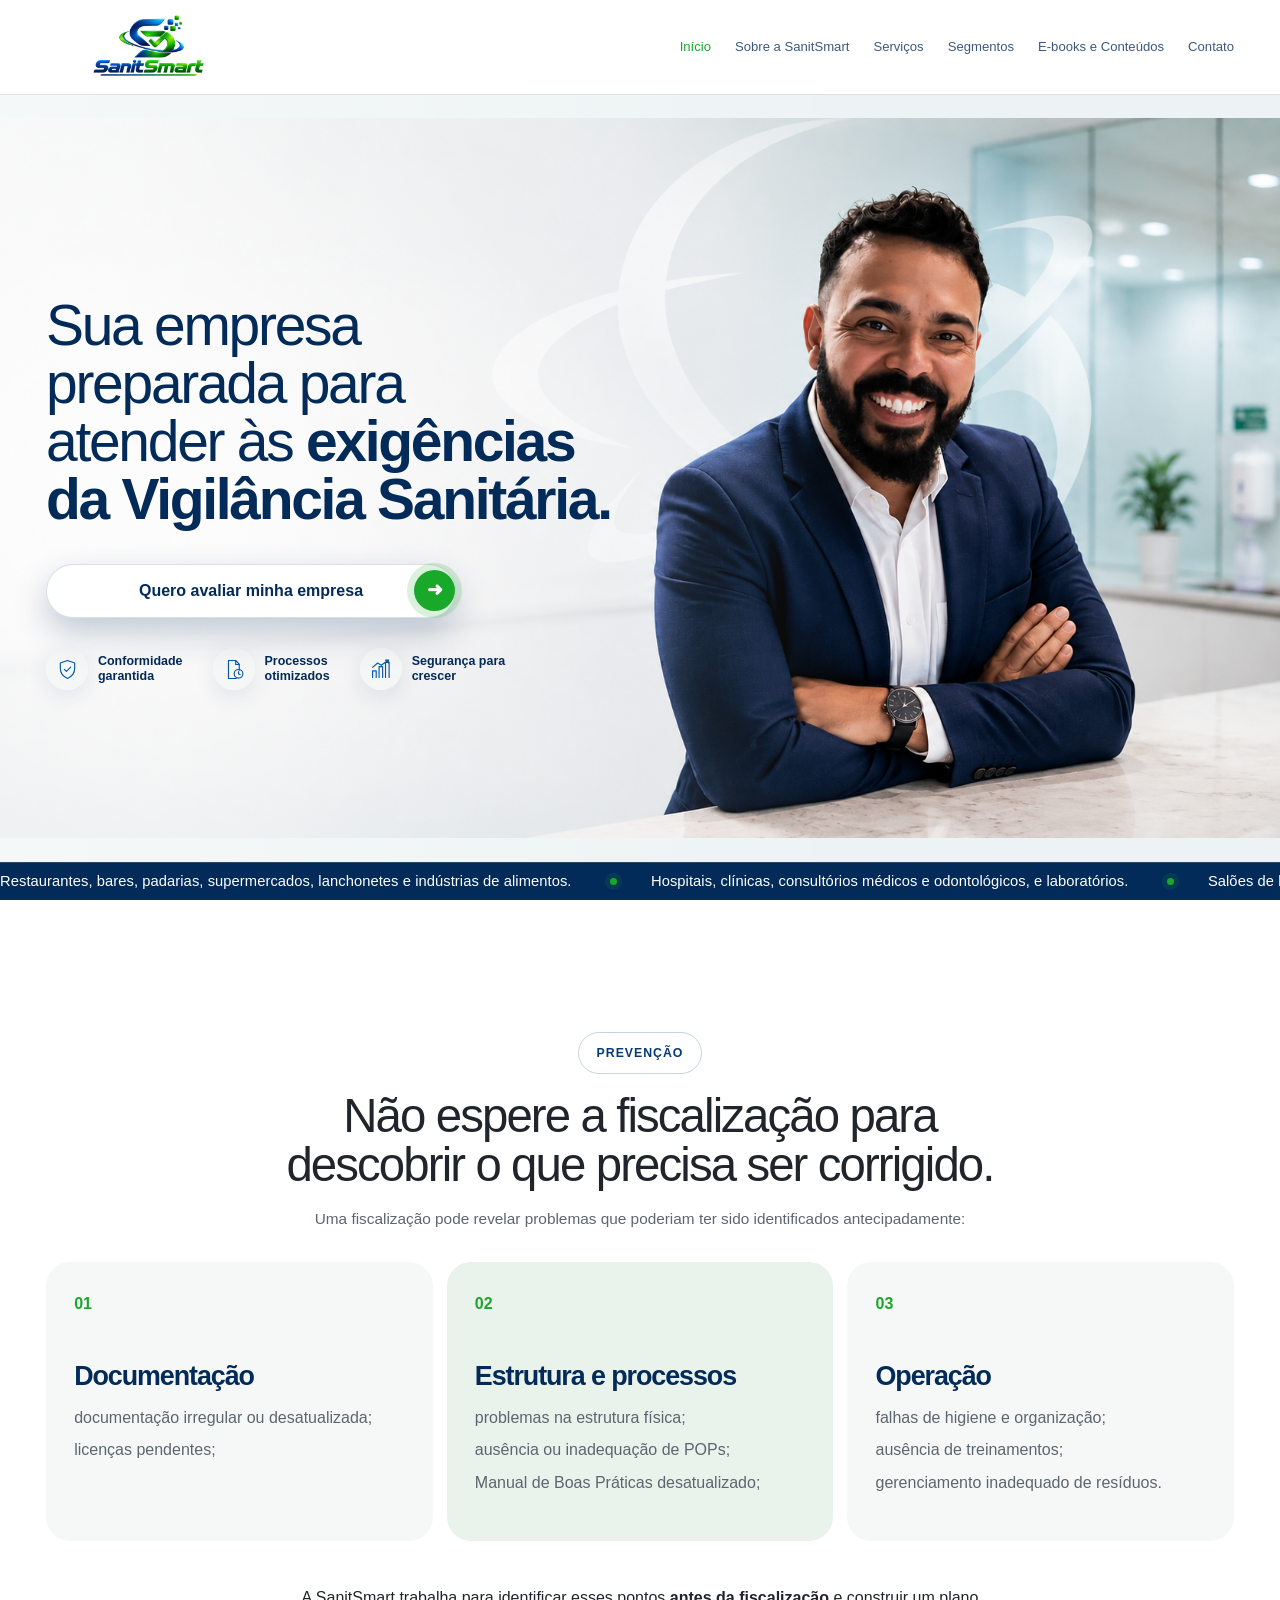
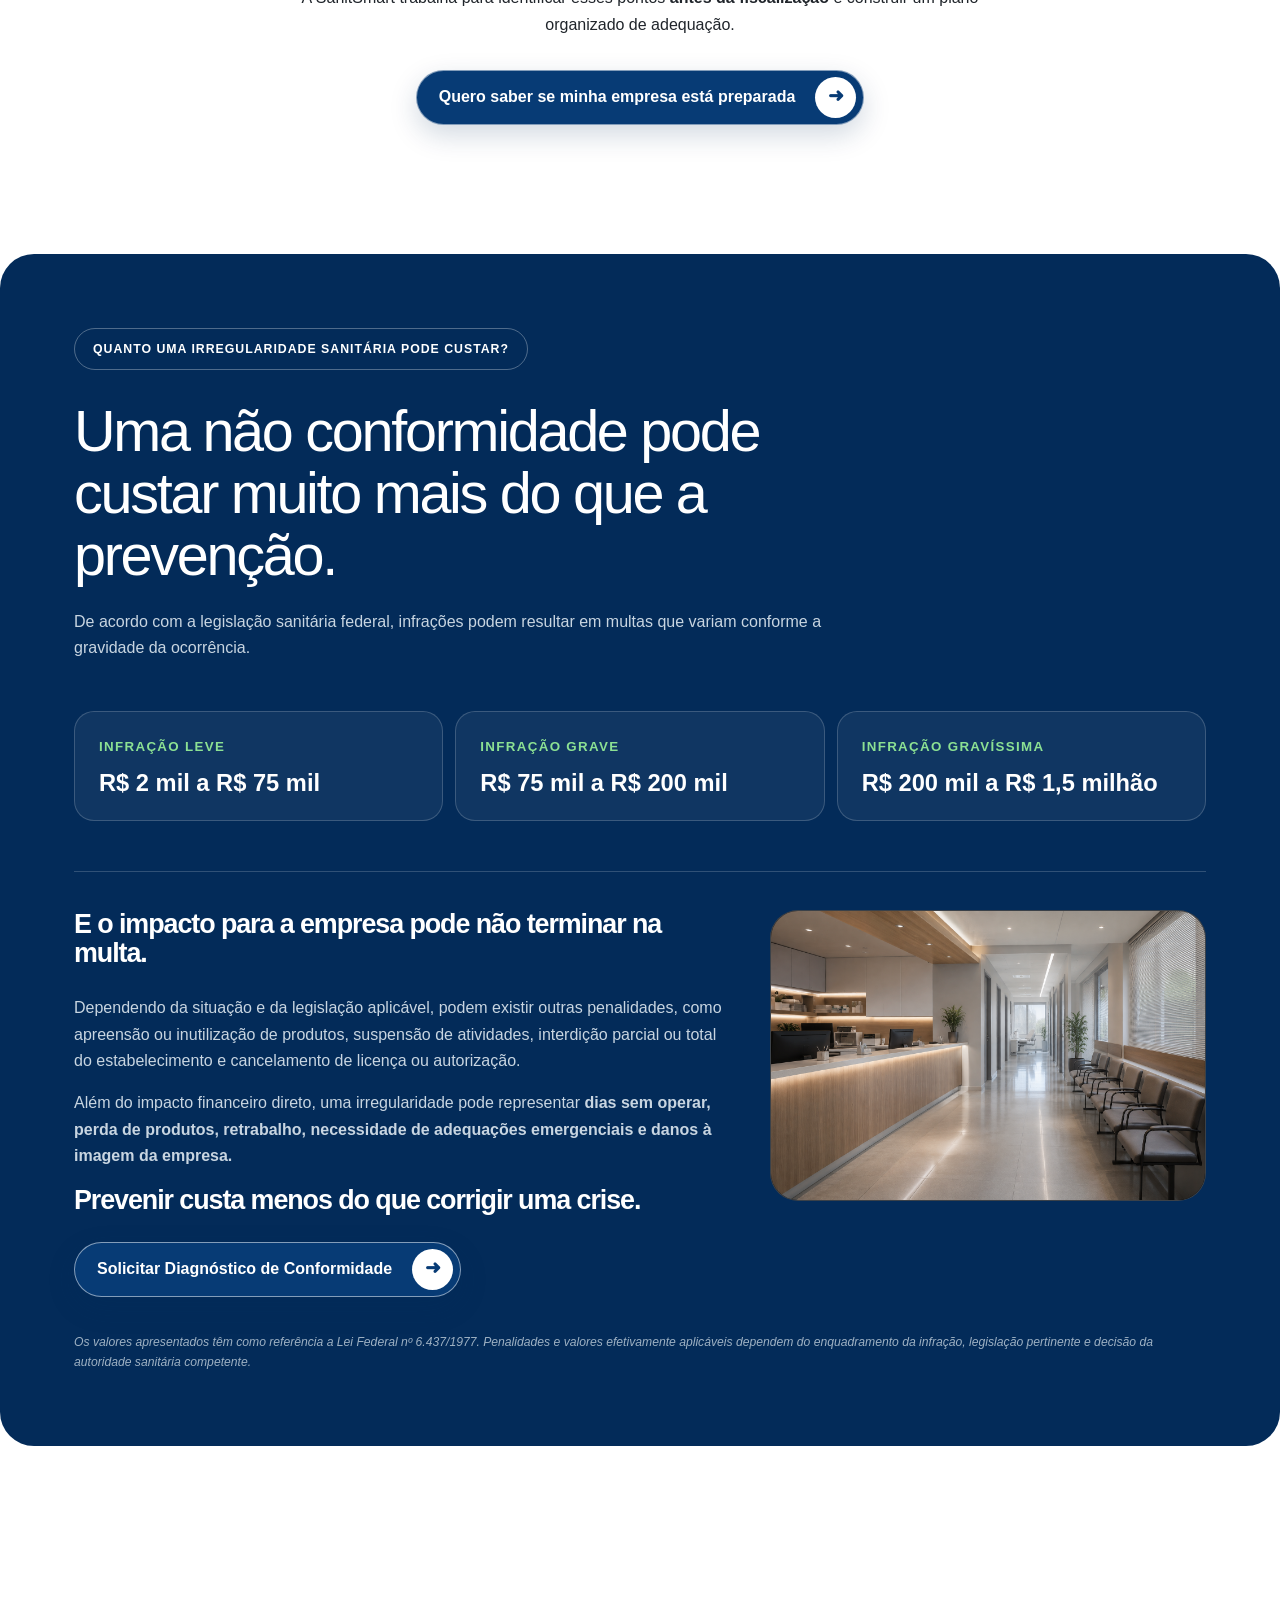
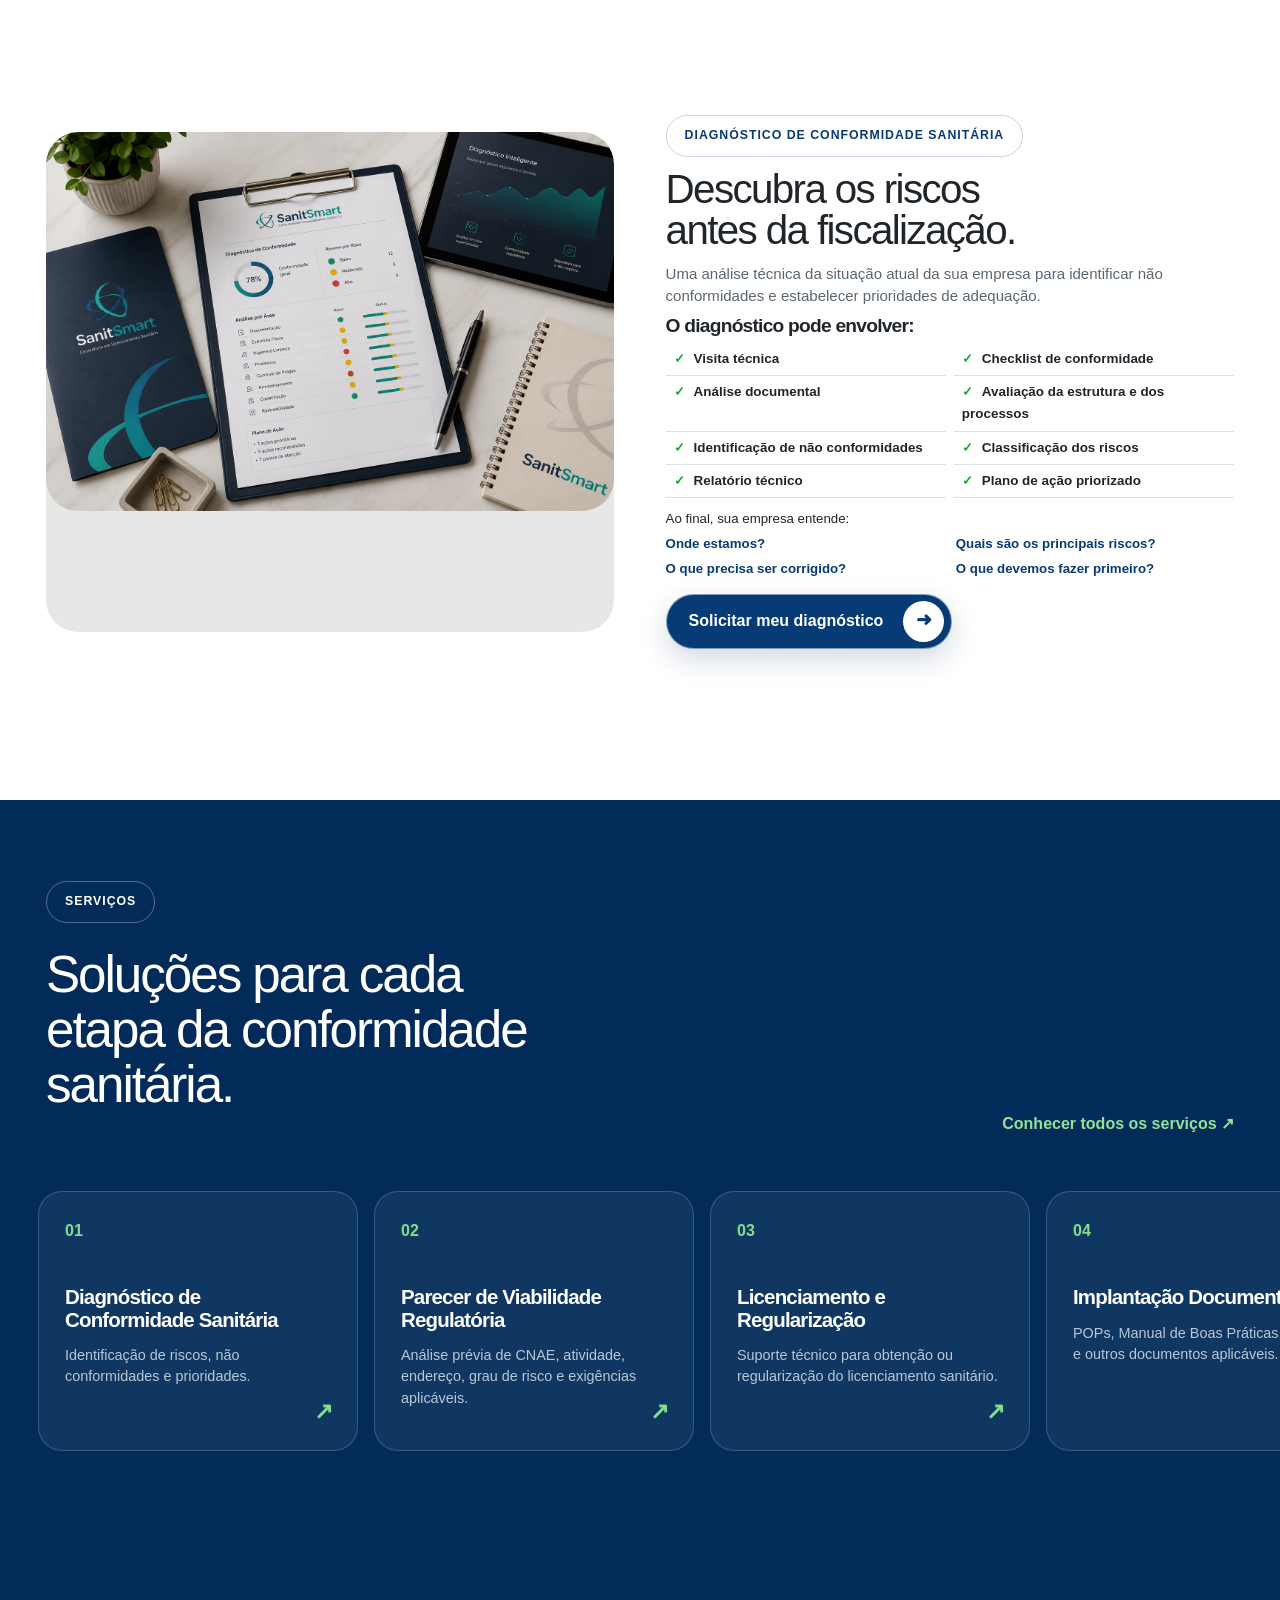
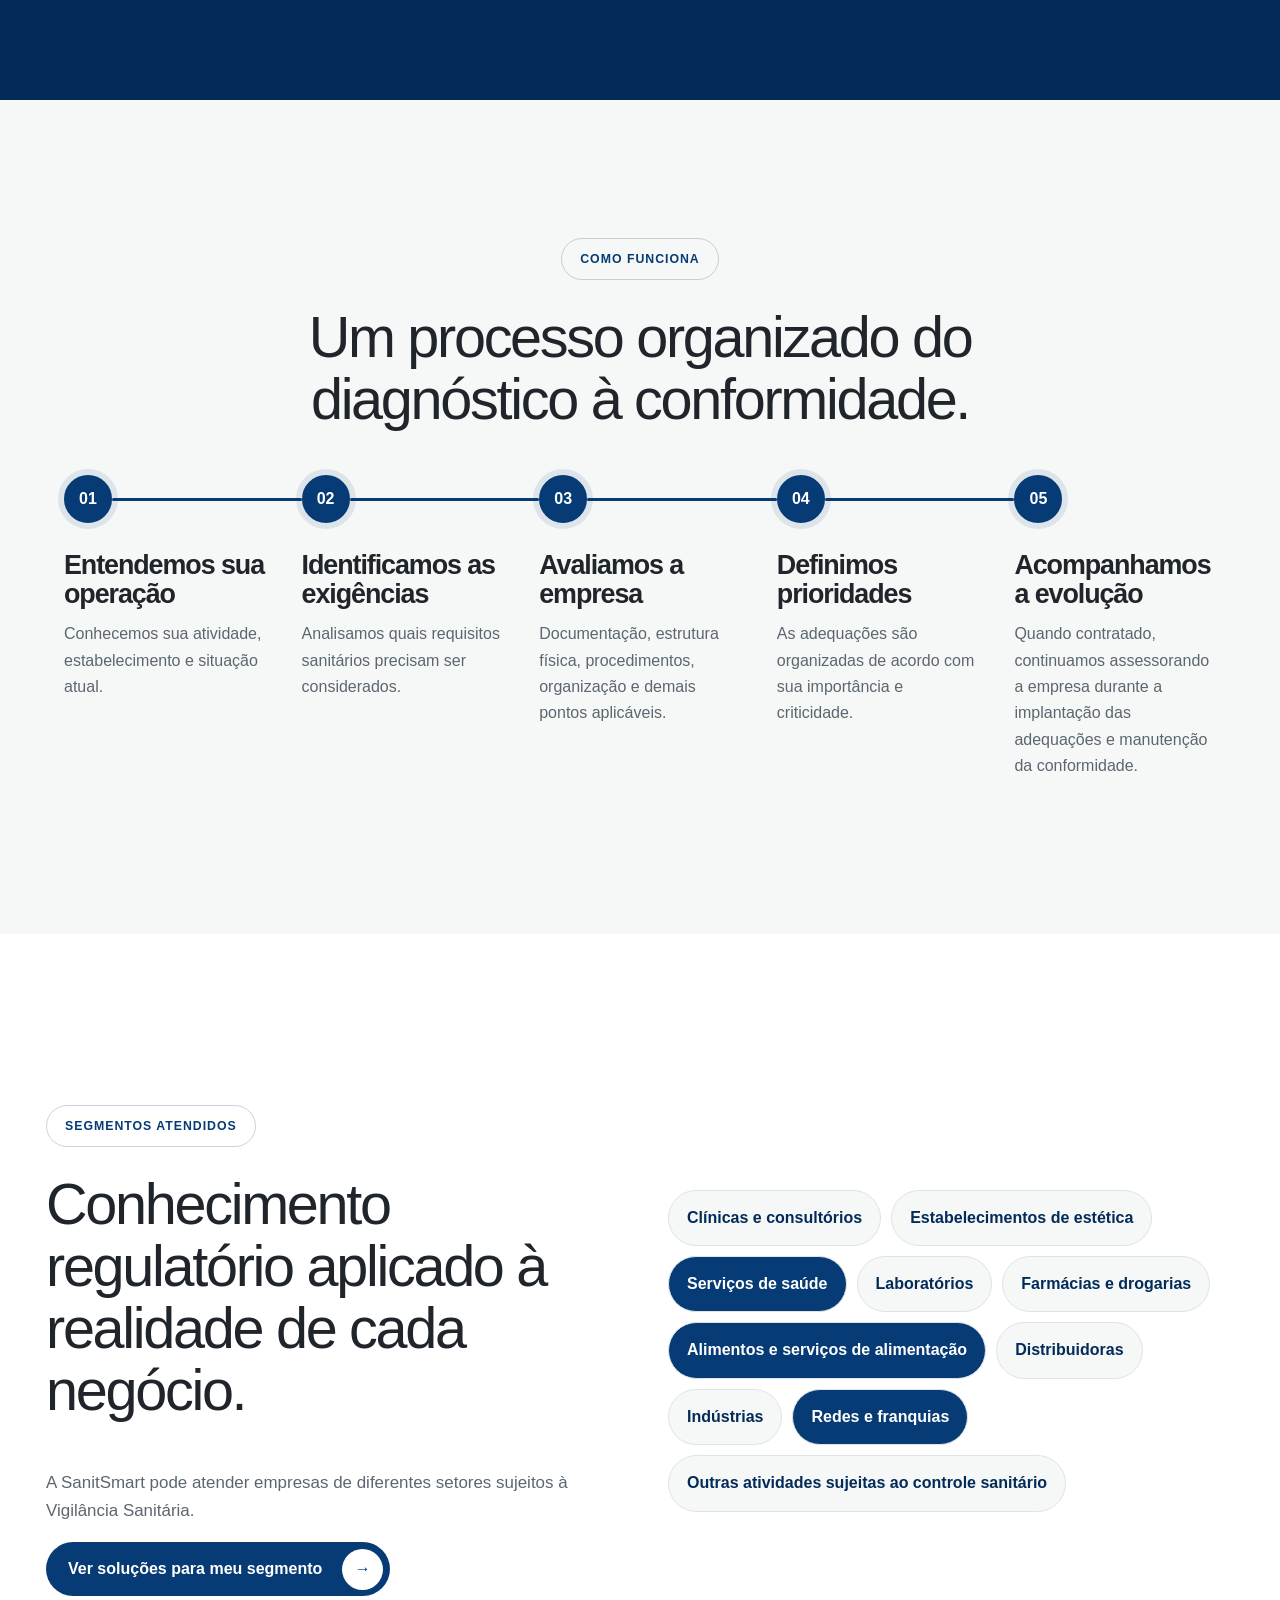
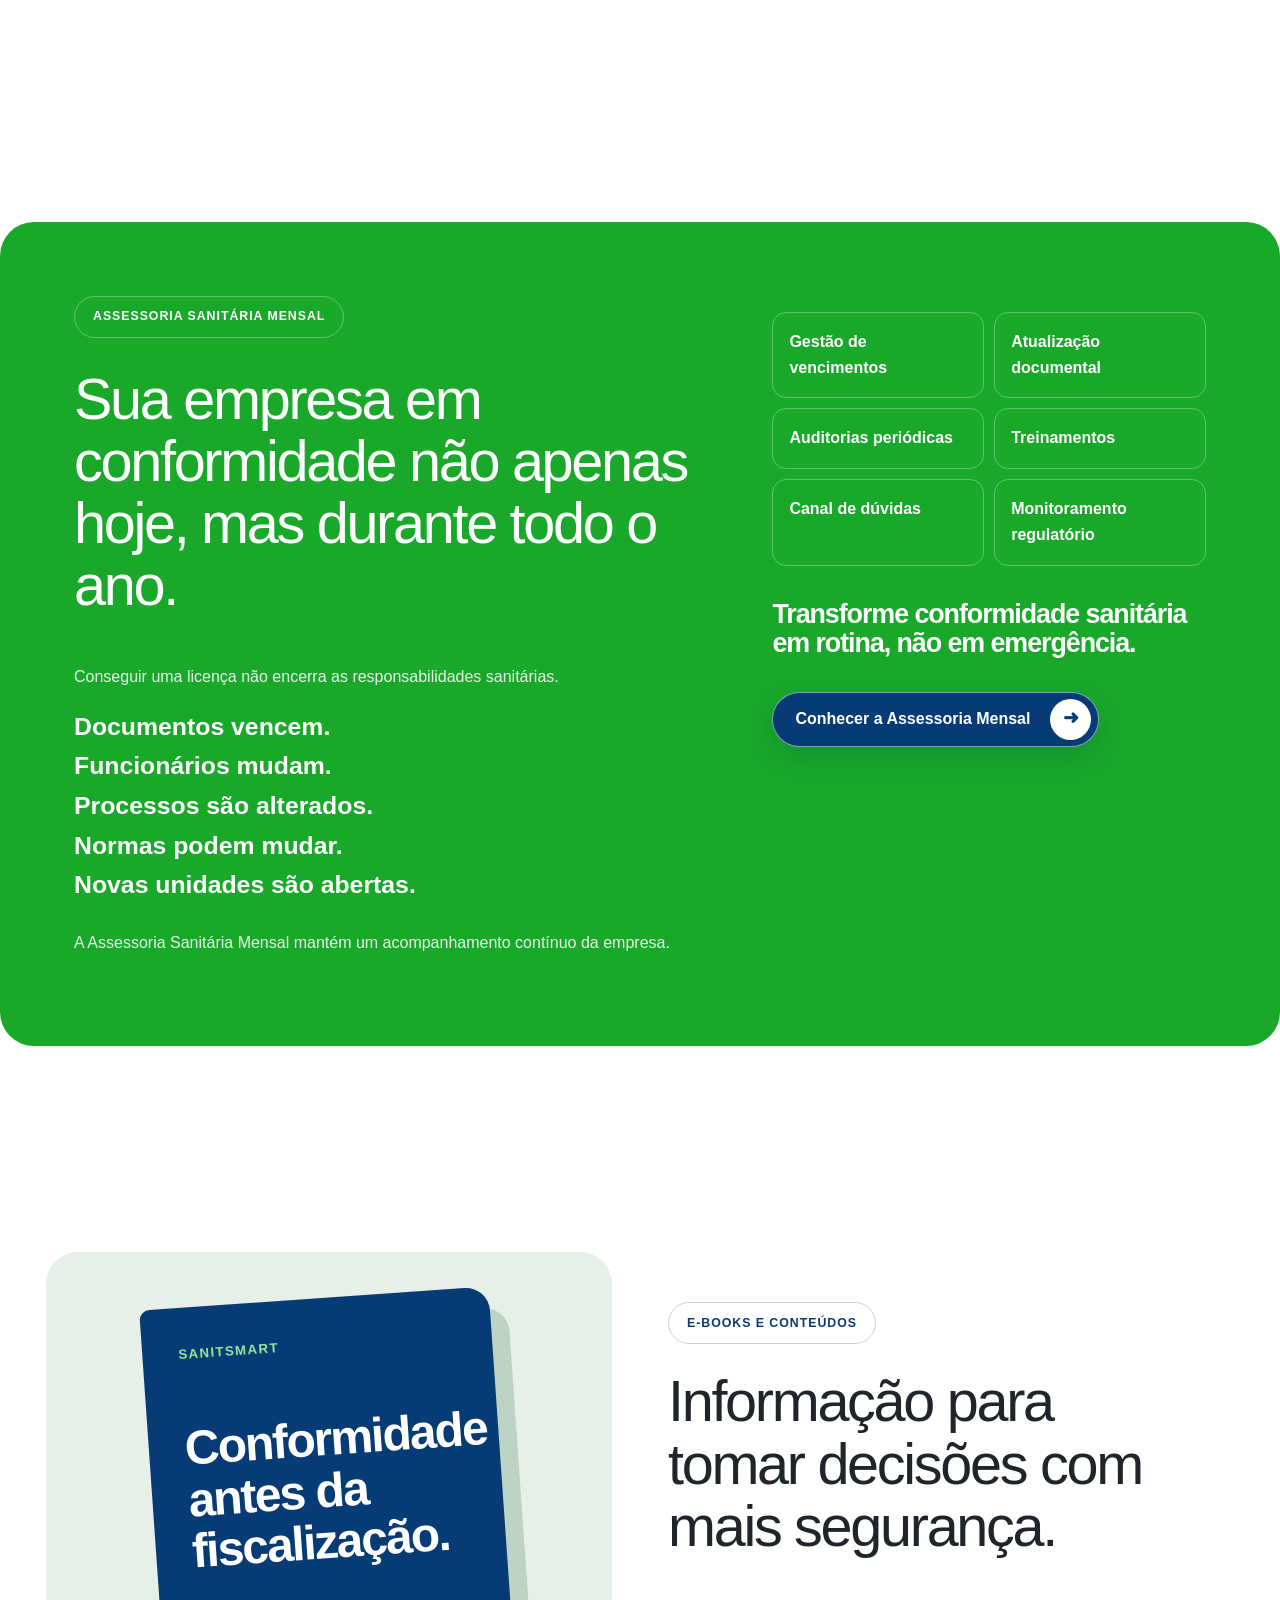
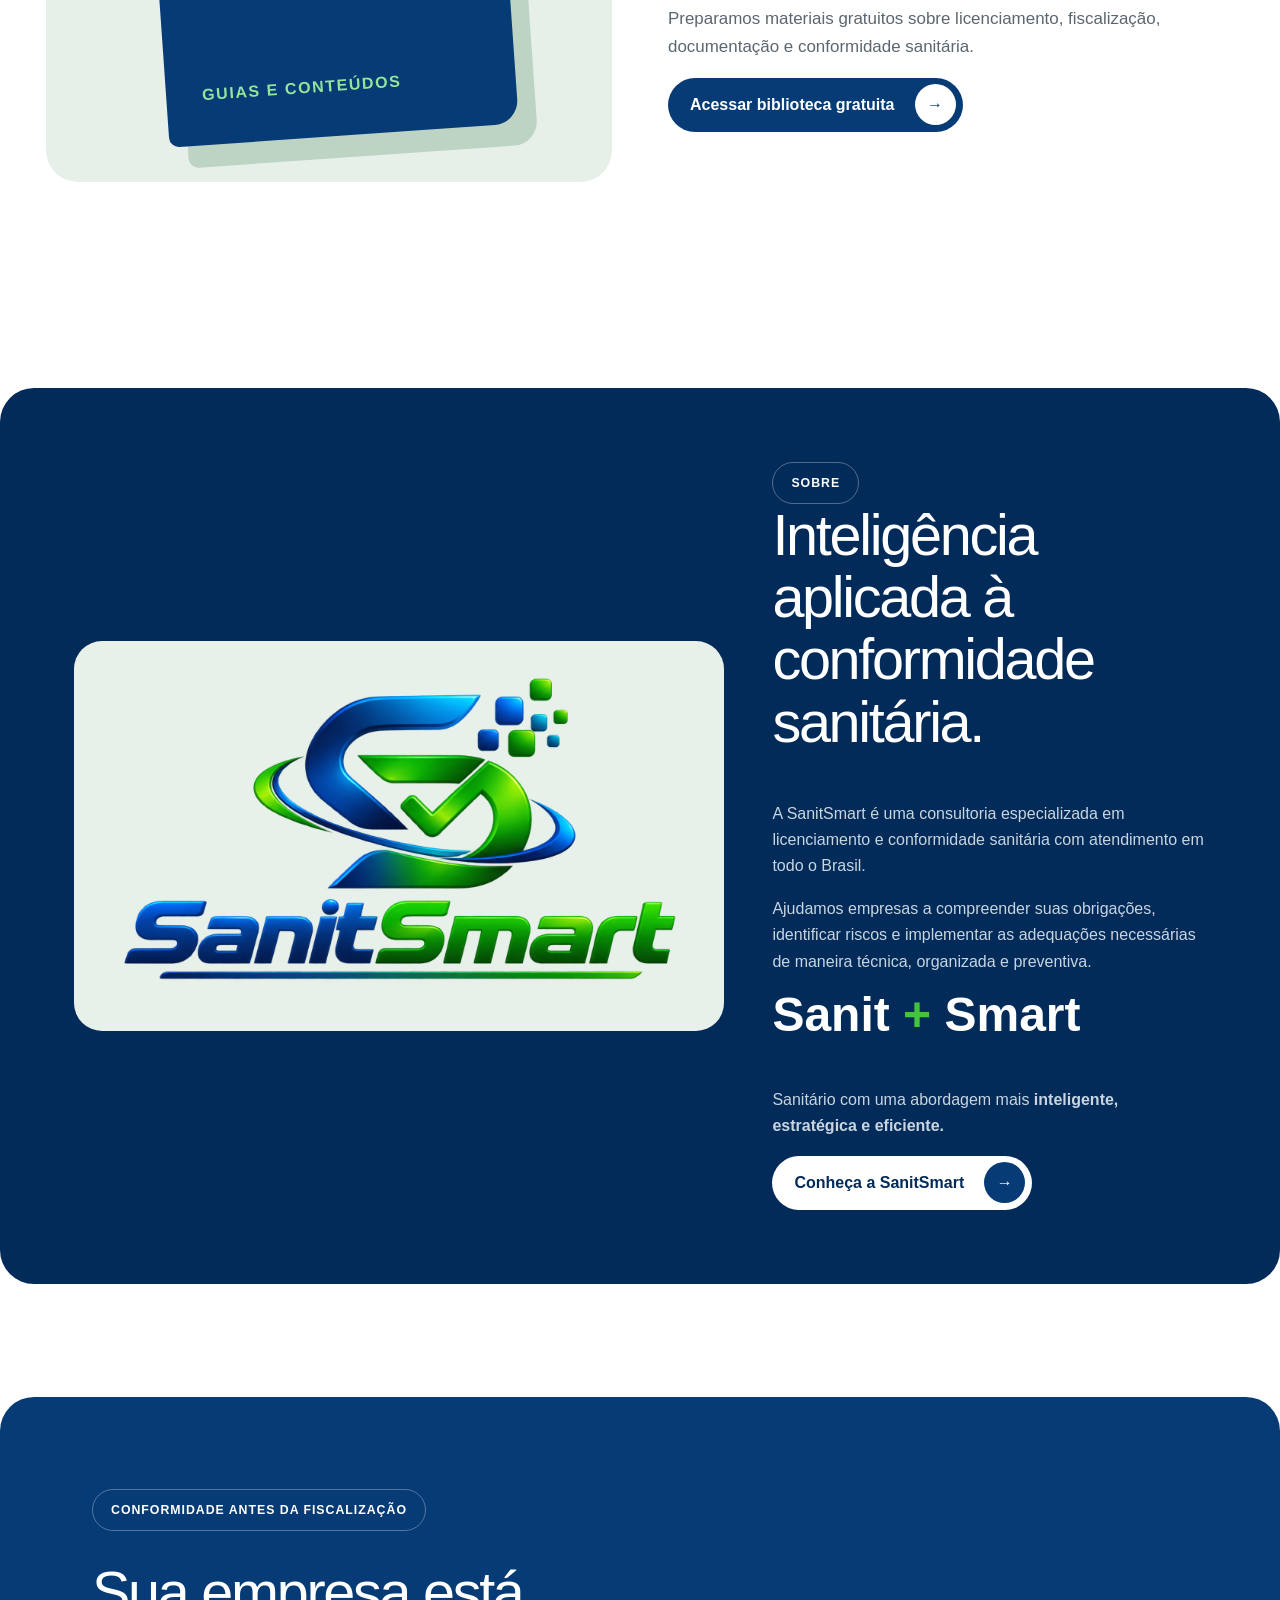
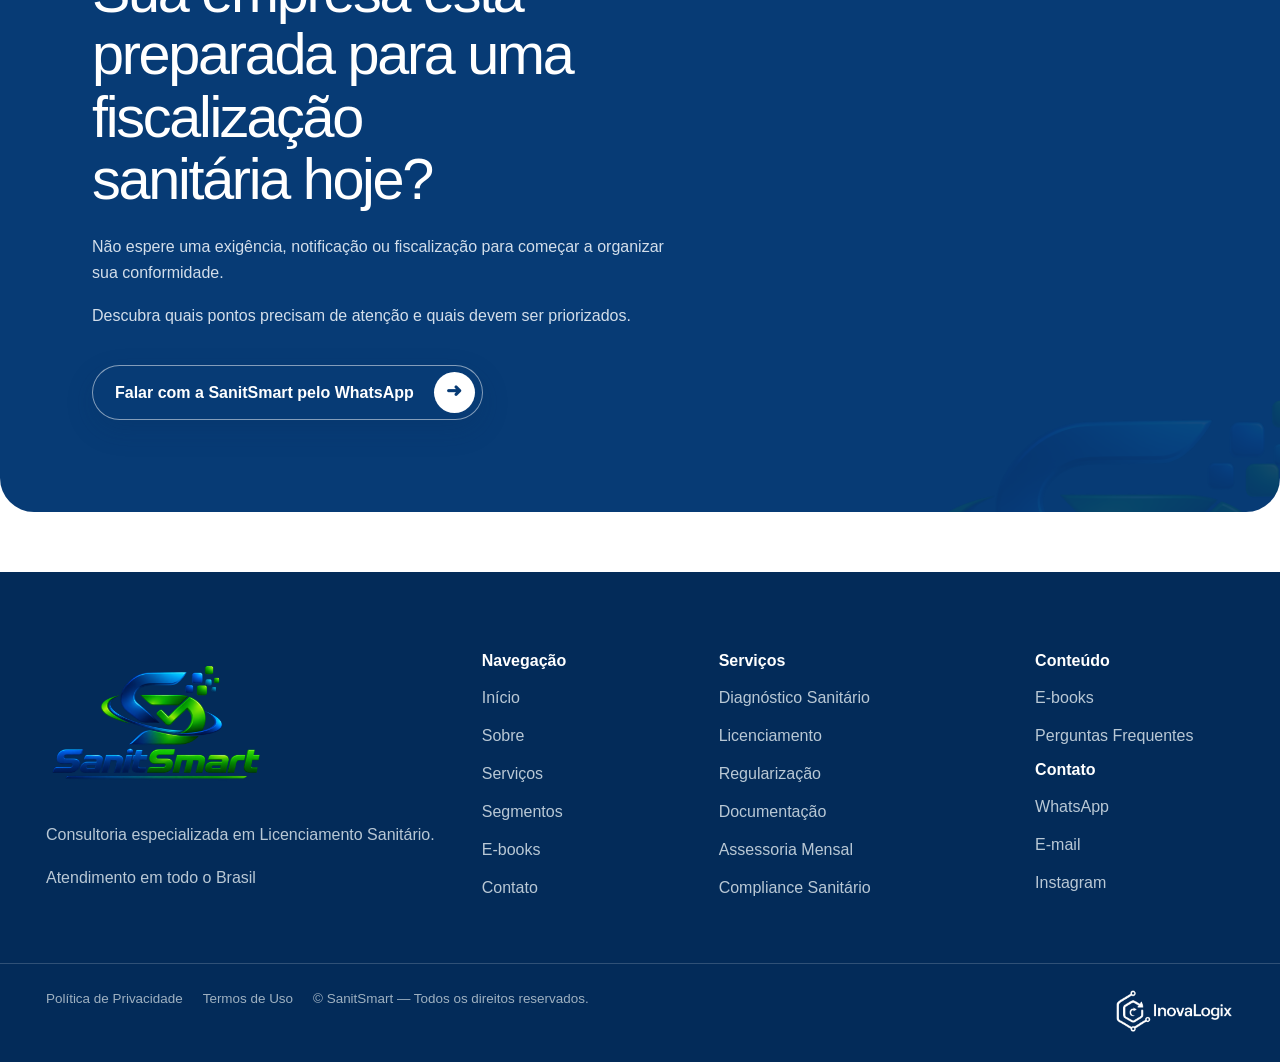
==== index.html @ a2c99ef2 "Publica site institucional SanitSmart" ====
<!doctype html>
<html lang="pt-BR">
<head>
  <meta charset="utf-8">
  <meta name="viewport" content="width=device-width,initial-scale=1">
  <meta name="description" content="Consultoria especializada em licenciamento, regularização e conformidade sanitária.">
  <title>SanitSmart | Consultoria em Licenciamento Sanitário</title>
  <link rel="stylesheet" href="home.css">
</head>
<body>
  <a class="skip" href="#conteudo">Ir para o conteúdo</a>
  <header class="header">
    <div class="wrap nav-wrap">
      <a class="brand" href="index.html" aria-label="SanitSmart — Início"><img src="logo.png" alt="SanitSmart" width="1536" height="1024"></a>
      <button class="menu-button" type="button" aria-label="Abrir menu" aria-expanded="false">☰</button>
      <nav class="nav" aria-label="Menu principal"><a href="index.html" aria-current="page">Início</a><a href="sobre.html">Sobre a SanitSmart</a><a href="servicos.html">Serviços</a><a href="segmentos.html">Segmentos</a><a href="ebooks.html">E-books e Conteúdos</a><a href="contato.html">Contato</a></nav>
    </div>
  </header>
  <main id="conteudo">
    <section class="hero">
      <div class="wrap hero-grid">
        <div class="hero-copy reveal">
          <h1><span class="hero-line">Sua empresa</span> <span class="hero-line">preparada para</span> <span class="hero-line">atender às <strong>exigências</strong></span> <span class="hero-line"><strong>da Vigilância Sanitária.</strong></span></h1>
          <a class="button button-light hero-cta" href="https://wa.me/" target="_blank" rel="noopener noreferrer">Quero avaliar minha empresa <span>➜</span></a>
          <ul class="hero-trust" aria-label="Diferenciais da SanitSmart">
            <li><span class="trust-icon"><svg viewBox="0 0 32 32" aria-hidden="true"><path d="M16 3.5 26 7v7.4c0 6.3-4.1 11.5-10 14.1-5.9-2.6-10-7.8-10-14.1V7l10-3.5Z"/><path d="m11.5 15.7 3 3 6-6"/></svg></span><span>Conformidade<br>garantida</span></li>
            <li><span class="trust-icon"><svg viewBox="0 0 32 32" aria-hidden="true"><path d="M9 3.5h10l5 5V17"/><path d="M19 3.5V9h5M9 3.5v25h11"/><circle cx="23" cy="22" r="6"/><path d="M23 18.8V22l2.2 1.3"/></svg></span><span>Processos<br>otimizados</span></li>
            <li><span class="trust-icon"><svg viewBox="0 0 32 32" aria-hidden="true"><path d="M5 27V18h5v9M14 27V12h5v15M23 27V6h5v21"/><path d="m5 13 7-6 5 3 10-7M23 3h4v4"/></svg></span><span>Segurança para<br>crescer</span></li>
          </ul>
        </div>
      </div>
    </section>

    <section class="segments-ticker" aria-label="Empresas atendidas">
      <div class="segments-ticker-track">
        <div class="segments-ticker-group">
          <span>Restaurantes, bares, padarias, supermercados, lanchonetes e indústrias de alimentos.</span>
          <span>Hospitais, clínicas, consultórios médicos e odontológicos, e laboratórios.</span>
          <span>Salões de beleza, barbearias, clínicas de estética e estúdios de tatuagem.</span>
          <span>Farmácias, drogarias e indústrias de cosméticos.</span>
          <span>Hotéis, pousadas, lavanderias.</span>
          <span>Empresas de controle de pragas.</span>
        </div>
        <div class="segments-ticker-group" aria-hidden="true">
          <span>Restaurantes, bares, padarias, supermercados, lanchonetes e indústrias de alimentos.</span>
          <span>Hospitais, clínicas, consultórios médicos e odontológicos, e laboratórios.</span>
          <span>Salões de beleza, barbearias, clínicas de estética e estúdios de tatuagem.</span>
          <span>Farmácias, drogarias e indústrias de cosméticos.</span>
          <span>Hotéis, pousadas, lavanderias.</span>
          <span>Empresas de controle de pragas.</span>
        </div>
      </div>
    </section>

    <section class="benefits section">
      <div class="wrap"><header class="center-title benefits-heading reveal"><span class="pill">Prevenção</span><h2>Não espere a fiscalização para<br> descobrir o que precisa ser corrigido.</h2><p>Uma fiscalização pode revelar problemas que poderiam ter sido identificados antecipadamente:</p></header>
        <div class="benefit-grid reveal"><article><span>01</span><h3>Documentação</h3><p>documentação irregular ou desatualizada;</p><p>licenças pendentes;</p></article><article><span>02</span><h3>Estrutura e processos</h3><p>problemas na estrutura física;</p><p>ausência ou inadequação de POPs;</p><p>Manual de Boas Práticas desatualizado;</p></article><article><span>03</span><h3>Operação</h3><p>falhas de higiene e organização;</p><p>ausência de treinamentos;</p><p>gerenciamento inadequado de resíduos.</p></article></div>
        <div class="center-action reveal"><p>A SanitSmart trabalha para identificar esses pontos <strong>antes da fiscalização</strong> e construir um plano organizado de adequação.</p><a class="button button-blue conversion-cta" href="https://wa.me/" target="_blank" rel="noopener noreferrer">Quero saber se minha empresa está preparada <span>→</span></a></div>
      </div>
    </section>

    <section class="risk section"><div class="wrap risk-shell reveal"><div class="risk-intro"><span class="pill pill-light">Quanto uma irregularidade sanitária pode custar?</span><h2>Uma não conformidade pode custar muito mais do que a prevenção.</h2><p>De acordo com a legislação sanitária federal, infrações podem resultar em multas que variam conforme a gravidade da ocorrência.</p></div><div class="fine-list"><article><small>INFRAÇÃO LEVE</small><strong>R$ 2 mil a R$ 75 mil</strong></article><article><small>INFRAÇÃO GRAVE</small><strong>R$ 75 mil a R$ 200 mil</strong></article><article><small>INFRAÇÃO GRAVÍSSIMA</small><strong>R$ 200 mil a R$ 1,5 milhão</strong></article></div><div class="risk-bottom"><div><h3>E o impacto para a empresa pode não terminar na multa.</h3><p>Dependendo da situação e da legislação aplicável, podem existir outras penalidades, como apreensão ou inutilização de produtos, suspensão de atividades, interdição parcial ou total do estabelecimento e cancelamento de licença ou autorização.</p><p>Além do impacto financeiro direto, uma irregularidade pode representar <strong>dias sem operar, perda de produtos, retrabalho, necessidade de adequações emergenciais e danos à imagem da empresa.</strong></p><h3>Prevenir custa menos do que corrigir uma crise.</h3><a class="button button-blue conversion-cta" href="https://wa.me/" target="_blank" rel="noopener noreferrer">Solicitar Diagnóstico de Conformidade <span>→</span></a></div><div class="risk-stamp light-switch" role="img" aria-label="Ambiente de atendimento com as luzes acesas e, após cinco segundos, apagadas"><img class="light-on" src="luz%20acessa.png" alt="" loading="lazy"><img class="light-off" src="luz%20apagada.png" alt="" loading="lazy"></div></div><p class="legal"><em>Os valores apresentados têm como referência a Lei Federal nº 6.437/1977. Penalidades e valores efetivamente aplicáveis dependem do enquadramento da infração, legislação pertinente e decisão da autoridade sanitária competente.</em></p></div></section>

    <section class="diagnostic section"><div class="wrap editorial-grid"><div class="check-visual diagnostic-photo reveal"><img src="Diagnóstico%20de%20Conformidade%20Sanitária.png" alt="Diagnóstico de Conformidade Sanitária da SanitSmart apresentado em uma prancheta e em um painel digital" loading="lazy"></div><div class="editorial-copy reveal"><span class="pill">Diagnóstico de Conformidade Sanitária</span><h2>Descubra os riscos antes da fiscalização.</h2><p>Uma análise técnica da situação atual da sua empresa para identificar não conformidades e estabelecer prioridades de adequação.</p><h3>O diagnóstico pode envolver:</h3><ul class="check-grid"><li>Visita técnica</li><li>Checklist de conformidade</li><li>Análise documental</li><li>Avaliação da estrutura e dos processos</li><li>Identificação de não conformidades</li><li>Classificação dos riscos</li><li>Relatório técnico</li><li>Plano de ação priorizado</li></ul><div class="questions"><p>Ao final, sua empresa entende:</p><strong>Onde estamos?</strong><strong>Quais são os principais riscos?</strong><strong>O que precisa ser corrigido?</strong><strong>O que devemos fazer primeiro?</strong></div><a class="button button-blue conversion-cta" href="https://wa.me/" target="_blank" rel="noopener noreferrer">Solicitar meu diagnóstico <span>→</span></a></div></div></section>

    <section class="services section"><div class="wrap"><div class="service-heading reveal"><div><span class="pill pill-light">Serviços</span><h2>Soluções para cada etapa da conformidade sanitária.</h2></div><a class="text-link" href="servicos.html">Conhecer todos os serviços ↗</a></div></div><div class="service-carousel reveal" aria-label="Serviços oferecidos"><div class="service-track"><div class="service-card-group"><a href="servicos.html"><span>01</span><h3>Diagnóstico de Conformidade Sanitária</h3><p>Identificação de riscos, não conformidades e prioridades.</p><b>↗</b></a><a href="servicos.html"><span>02</span><h3>Parecer de Viabilidade Regulatória</h3><p>Análise prévia de CNAE, atividade, endereço, grau de risco e exigências aplicáveis.</p><b>↗</b></a><a href="servicos.html"><span>03</span><h3>Licenciamento e Regularização</h3><p>Suporte técnico para obtenção ou regularização do licenciamento sanitário.</p><b>↗</b></a><a href="servicos.html"><span>04</span><h3>Implantação Documental</h3><p>POPs, Manual de Boas Práticas, PGRSS e outros documentos aplicáveis.</p><b>↗</b></a><a href="servicos.html"><span>05</span><h3>Preparação para Inspeções</h3><p>Avaliação preventiva de documentos, estrutura, processos e equipe.</p><b>↗</b></a><a href="servicos.html"><span>06</span><h3>Assessoria Sanitária Mensal</h3><p>Acompanhamento contínuo da conformidade sanitária da empresa.</p><b>↗</b></a><a href="servicos.html"><span>07</span><h3>Gestão Regulatória Multiunidade</h3><p>Gestão sanitária centralizada para empresas com diferentes estabelecimentos.</p><b>↗</b></a><a href="servicos.html"><span>08</span><h3>Compliance Sanitário</h3><p>Processos estruturados, indicadores, auditorias, rastreabilidade e acompanhamento gerencial.</p><b>↗</b></a></div><div class="service-card-group" aria-hidden="true"><a href="servicos.html" tabindex="-1"><span>01</span><h3>Diagnóstico de Conformidade Sanitária</h3><p>Identificação de riscos, não conformidades e prioridades.</p><b>↗</b></a><a href="servicos.html" tabindex="-1"><span>02</span><h3>Parecer de Viabilidade Regulatória</h3><p>Análise prévia de CNAE, atividade, endereço, grau de risco e exigências aplicáveis.</p><b>↗</b></a><a href="servicos.html" tabindex="-1"><span>03</span><h3>Licenciamento e Regularização</h3><p>Suporte técnico para obtenção ou regularização do licenciamento sanitário.</p><b>↗</b></a><a href="servicos.html" tabindex="-1"><span>04</span><h3>Implantação Documental</h3><p>POPs, Manual de Boas Práticas, PGRSS e outros documentos aplicáveis.</p><b>↗</b></a><a href="servicos.html" tabindex="-1"><span>05</span><h3>Preparação para Inspeções</h3><p>Avaliação preventiva de documentos, estrutura, processos e equipe.</p><b>↗</b></a><a href="servicos.html" tabindex="-1"><span>06</span><h3>Assessoria Sanitária Mensal</h3><p>Acompanhamento contínuo da conformidade sanitária da empresa.</p><b>↗</b></a><a href="servicos.html" tabindex="-1"><span>07</span><h3>Gestão Regulatória Multiunidade</h3><p>Gestão sanitária centralizada para empresas com diferentes estabelecimentos.</p><b>↗</b></a><a href="servicos.html" tabindex="-1"><span>08</span><h3>Compliance Sanitário</h3><p>Processos estruturados, indicadores, auditorias, rastreabilidade e acompanhamento gerencial.</p><b>↗</b></a></div></div></div></section>

    <section class="process section"><div class="wrap"><header class="center-title process-heading reveal"><span class="pill">Como funciona</span><h2>Um processo organizado do<br> diagnóstico à conformidade.</h2></header><div class="process-line reveal"><article><b>01</b><h3>Entendemos sua operação</h3><p>Conhecemos sua atividade, estabelecimento e situação atual.</p></article><article><b>02</b><h3>Identificamos as exigências</h3><p>Analisamos quais requisitos sanitários precisam ser considerados.</p></article><article><b>03</b><h3>Avaliamos a empresa</h3><p>Documentação, estrutura física, procedimentos, organização e demais pontos aplicáveis.</p></article><article><b>04</b><h3>Definimos prioridades</h3><p>As adequações são organizadas de acordo com sua importância e criticidade.</p></article><article><b>05</b><h3>Acompanhamos a evolução</h3><p>Quando contratado, continuamos assessorando a empresa durante a implantação das adequações e manutenção da conformidade.</p></article></div></div></section>

    <section class="segments section"><div class="wrap editorial-grid"><div class="editorial-copy reveal"><span class="pill">Segmentos atendidos</span><h2>Conhecimento regulatório aplicado à realidade de cada negócio.</h2><p>A SanitSmart pode atender empresas de diferentes setores sujeitos à Vigilância Sanitária.</p><a class="button button-blue" href="segmentos.html">Ver soluções para meu segmento <span>→</span></a></div><div class="segment-cloud reveal"><span>Clínicas e consultórios</span><span>Estabelecimentos de estética</span><span>Serviços de saúde</span><span>Laboratórios</span><span>Farmácias e drogarias</span><span>Alimentos e serviços de alimentação</span><span>Distribuidoras</span><span>Indústrias</span><span>Redes e franquias</span><span>Outras atividades sujeitas ao controle sanitário</span></div></div></section>

    <section class="monthly section"><div class="wrap monthly-shell reveal"><div><span class="pill pill-light">Assessoria Sanitária Mensal</span><h2>Sua empresa em conformidade não apenas hoje, mas durante todo o ano.</h2><p>Conseguir uma licença não encerra as responsabilidades sanitárias.</p><p class="pulse-copy">Documentos vencem.<br>Funcionários mudam.<br>Processos são alterados.<br>Normas podem mudar.<br>Novas unidades são abertas.</p><p>A Assessoria Sanitária Mensal mantém um acompanhamento contínuo da empresa.</p></div><div><ul><li>Gestão de vencimentos</li><li>Atualização documental</li><li>Auditorias periódicas</li><li>Treinamentos</li><li>Canal de dúvidas</li><li>Monitoramento regulatório</li></ul><h3>Transforme conformidade sanitária em rotina, não em emergência.</h3><a class="button button-blue conversion-cta" href="https://wa.me/" target="_blank" rel="noopener noreferrer">Conhecer a Assessoria Mensal <span>→</span></a></div></div></section>

    <section class="content section"><div class="wrap editorial-grid"><div class="book-visual reveal"><div class="book-cover"><small>SANITSMART</small><h3>Conformidade antes da fiscalização.</h3><span>GUIAS E CONTEÚDOS</span></div></div><div class="editorial-copy reveal"><span class="pill">E-books e Conteúdos</span><h2>Informação para tomar decisões com mais segurança.</h2><p>Preparamos materiais gratuitos sobre licenciamento, fiscalização, documentação e conformidade sanitária.</p><a class="button button-blue" href="ebooks.html">Acessar biblioteca gratuita <span>→</span></a></div></div></section>

    <section class="about section"><div class="wrap about-shell reveal"><div class="about-logo"><img src="logo.png" alt="Logo SanitSmart" loading="lazy"></div><div><span class="pill pill-light">Sobre</span><h2>Inteligência aplicada à conformidade sanitária.</h2><p>A SanitSmart é uma consultoria especializada em licenciamento e conformidade sanitária com atendimento em todo o Brasil.</p><p>Ajudamos empresas a compreender suas obrigações, identificar riscos e implementar as adequações necessárias de maneira técnica, organizada e preventiva.</p><p class="sanit-smart"><strong>Sanit</strong> <span>+</span> <strong>Smart</strong></p><p>Sanitário com uma abordagem mais <strong>inteligente, estratégica e eficiente.</strong></p><a class="button button-light" href="sobre.html">Conheça a SanitSmart <span>→</span></a></div></div></section>

    <section class="final section"><div class="wrap final-shell reveal"><img src="logo.png" alt="" aria-hidden="true" loading="lazy"><span class="pill pill-light">Conformidade antes da fiscalização</span><h2>Sua empresa está preparada para uma fiscalização sanitária hoje?</h2><p>Não espere uma exigência, notificação ou fiscalização para começar a organizar sua conformidade.</p><p>Descubra quais pontos precisam de atenção e quais devem ser priorizados.</p><a class="button button-blue conversion-cta" href="https://wa.me/" target="_blank" rel="noopener noreferrer">Falar com a SanitSmart pelo WhatsApp <span>→</span></a></div></section>
  </main>
  <footer><div class="wrap footer-grid"><div><img class="footer-logo" src="logo.png" alt="SanitSmart" loading="lazy"><p>Consultoria especializada em Licenciamento Sanitário.</p><p>Atendimento em todo o Brasil</p></div><div><h3>Navegação</h3><a href="index.html">Início</a><a href="sobre.html">Sobre</a><a href="servicos.html">Serviços</a><a href="segmentos.html">Segmentos</a><a href="ebooks.html">E-books</a><a href="contato.html">Contato</a></div><div><h3>Serviços</h3><a href="servicos.html">Diagnóstico Sanitário</a><a href="servicos.html">Licenciamento</a><a href="servicos.html">Regularização</a><a href="servicos.html">Documentação</a><a href="servicos.html">Assessoria Mensal</a><a href="servicos.html">Compliance Sanitário</a></div><div><h3>Conteúdo</h3><a href="ebooks.html">E-books</a><a href="duvidas.html">Perguntas Frequentes</a><h3>Contato</h3><a href="https://wa.me/">WhatsApp</a><a href="mailto:">E-mail</a><a href="#">Instagram</a></div></div><div class="wrap copyright"><div><a href="#">Política de Privacidade</a><a href="#">Termos de Uso</a><span>© SanitSmart — Todos os direitos reservados.</span></div><img src="inovalogix-logo.png" alt="InovaLogix" loading="lazy"></div></footer>
  <a class="whatsapp-float" href="https://wa.me/" target="_blank" rel="noopener noreferrer" aria-label="Falar pelo WhatsApp agora!">
    <svg class="whatsapp-ring" viewBox="0 0 150 150" aria-hidden="true"><defs><path id="whatsapp-circle" d="M75,75 m-55,0 a55,55 0 1,1 110,0 a55,55 0 1,1 -110,0"/></defs><text><textPath href="#whatsapp-circle" startOffset="0%">Falar pelo WhatsApp agora! • Falar pelo WhatsApp agora! • </textPath></text></svg>
    <span class="whatsapp-icon" aria-hidden="true"><svg viewBox="0 0 32 32"><path d="M16.05 4.5A11.3 11.3 0 0 0 6.3 21.48L4.8 27l5.65-1.48A11.3 11.3 0 1 0 16.05 4.5Zm0 20.56c-1.82 0-3.58-.53-5.08-1.53l-.36-.22-3.35.88.9-3.27-.24-.38a9.25 9.25 0 1 1 8.13 4.52Zm5.08-6.94c-.28-.14-1.65-.81-1.9-.9-.26-.1-.45-.14-.64.14-.18.28-.72.9-.88 1.09-.16.18-.33.2-.61.07-1.65-.83-2.74-1.48-3.84-3.36-.29-.5.29-.46.83-1.53.09-.18.05-.35-.02-.49-.07-.14-.63-1.53-.87-2.09-.23-.55-.46-.47-.63-.48h-.54c-.19 0-.49.07-.75.35-.25.28-.98.96-.98 2.34s1 2.71 1.14 2.9c.14.18 1.97 3 4.77 4.21 1.77.76 2.46.83 3.34.7 1.07-.16 1.65-.96 1.88-1.89.23-.93.23-1.72.16-1.89-.07-.16-.26-.25-.54-.39Z"/></svg></span>
  </a>
  <script src="home.js"></script>
</body></html>
---- home.css ----
:root{--blue:#073b75;--deep:#032b59;--blue2:#0758a3;--green:#19a82a;--green2:#42c43f;--ink:#20252b;--muted:#5b6670;--paper:#f6f8f7;--line:#dce4e7;--white:#fff;--wrap:1280px;--pad:20px;--section:clamp(80px,10vw,150px);--sans:"Manrope","Avenir Next","Segoe UI",sans-serif;--body:"Inter","Segoe UI",sans-serif}*,*:before,*:after{box-sizing:border-box}html{scroll-behavior:smooth}body{margin:0;color:var(--ink);font:16px/1.65 var(--body);background:#fff;overflow-x:hidden}img{display:block;max-width:100%}a{color:inherit;text-decoration:none}button{font:inherit}h1,h2,h3,p{margin-top:0}h1,h2,h3{font-family:var(--sans);line-height:1.08;letter-spacing:-.04em}h1{font-size:clamp(2.65rem,6vw,5.35rem);font-weight:430}h2{font-size:clamp(2.2rem,4.5vw,4rem);font-weight:450}h3{font-size:clamp(1.3rem,2.1vw,1.8rem)}strong{font-weight:780}.wrap{width:min(100%,var(--wrap));margin-inline:auto;padding-inline:var(--pad)}.section{padding-block:var(--section)}.skip{position:fixed;z-index:200;left:10px;top:8px;padding:11px 17px;border-radius:99px;background:white;color:var(--deep);transform:translateY(-160%)}.skip:focus{transform:none}.notice{min-height:34px;display:grid;place-items:center;padding:6px 20px;background:var(--green);color:white;text-align:center;font-size:.75rem;font-weight:800;letter-spacing:.05em}.header{position:absolute;z-index:50;top:34px;left:0;width:100%;color:white}.nav-wrap{min-height:84px;display:flex;align-items:center;justify-content:space-between;gap:24px;border-bottom:1px solid rgba(255,255,255,.18)}.brand img{width:150px;height:62px;object-fit:contain}.nav{display:none}.nav a{opacity:.78;transition:.25s}.nav a:hover,.nav a[aria-current=page]{opacity:1;color:#93e699}.top-cta{display:none;align-items:center;gap:12px;font-weight:750}.top-cta span{display:grid;place-items:center;width:36px;height:36px;border:1px solid rgba(255,255,255,.4);border-radius:50%}.menu-button{display:grid;place-items:center;width:48px;height:48px;border:1px solid rgba(255,255,255,.35);border-radius:50%;background:transparent;color:white;font-size:1.3rem}.pill{display:inline-flex;align-items:center;min-height:42px;padding:8px 18px;border:1px solid rgba(7,59,117,.22);border-radius:99px;color:var(--blue);font-size:.77rem;font-weight:850;letter-spacing:.08em;text-transform:uppercase}.pill-light{border-color:rgba(255,255,255,.3);color:white}.button{display:inline-flex;align-items:center;justify-content:space-between;gap:20px;min-height:54px;padding:6px 7px 6px 22px;border-radius:99px;font-weight:800;transition:.3s cubic-bezier(.16,1,.3,1)}.button span{display:grid;place-items:center;width:41px;height:41px;border-radius:50%}.button:hover{transform:translateY(-3px)}.button-light{background:white;color:var(--deep)}.button-light span{background:var(--blue);color:white}.button-blue{background:var(--blue);color:white}.button-blue span{background:white;color:var(--blue)}a:focus-visible,button:focus-visible{outline:3px solid var(--green2);outline-offset:3px}.hero{position:relative;isolation:isolate;min-height:850px;padding:150px 0 70px;color:white;background:radial-gradient(circle at 72% 50%,rgba(25,168,42,.23),transparent 28%),radial-gradient(circle at 65% 45%,rgba(7,88,163,.34),transparent 38%),var(--deep);overflow:hidden}.hero:before{content:"";position:absolute;inset:0;z-index:-1;background:linear-gradient(90deg,rgba(3,43,89,.98) 0 38%,rgba(3,43,89,.65) 65%,rgba(3,43,89,.92));}.hero-grid{min-height:630px;display:grid;align-items:center;gap:50px}.hero-copy{position:relative;z-index:2}.hero-copy h1{max-width:13ch;margin:28px 0}.hero-copy p{max-width:62ch;color:#cfdae5;font-size:clamp(1rem,1.35vw,1.12rem)}.hero-copy .button{margin-top:22px}.hero-visual{position:relative;min-height:480px}.device{position:absolute;z-index:3;left:50%;top:50%;width:min(84vw,460px);height:570px;padding:12px;border:1px solid rgba(255,255,255,.45);border-radius:62px;transform:translate(-50%,-50%);background:rgba(5,33,64,.72);box-shadow:0 40px 90px rgba(0,0,0,.36)}.device-top{height:42px;display:flex;align-items:center;gap:10px;padding:0 15px;color:#9fb4c6;font-size:.7rem;letter-spacing:.08em}.device-top i{width:8px;height:8px;border-radius:50%;background:var(--green2);box-shadow:0 0 14px var(--green2)}.device-body{height:calc(100% - 42px);position:relative;overflow:hidden;border-radius:46px;background:linear-gradient(155deg,#f5f9f7,#d9e9df);display:grid;place-items:center}.device-body img{width:80%;opacity:.9}.scan{position:absolute;inset:28px;display:flex;flex-direction:column;justify-content:space-around}.scan span{height:1px;background:linear-gradient(90deg,transparent,rgba(7,59,117,.35),transparent)}.device-status{position:absolute;left:28px;right:28px;bottom:26px;padding:18px 20px;border-radius:18px;background:var(--deep);display:flex;align-items:center;justify-content:space-between}.device-status b{font-size:.8rem}.device-status strong{color:#83e289}.orbit{position:absolute;left:50%;top:50%;border:1px solid rgba(66,196,63,.5);border-radius:50%;transform:translate(-50%,-50%) rotate(-18deg)}.orbit-a{width:620px;height:250px}.orbit-b{width:520px;height:660px;border-color:rgba(7,88,163,.65);transform:translate(-50%,-50%) rotate(28deg)}.float-tag{position:absolute;z-index:5;padding:10px 14px;border:1px solid rgba(255,255,255,.22);border-radius:99px;background:rgba(3,43,89,.88);font-size:.76rem;font-weight:750;box-shadow:0 12px 30px rgba(0,0,0,.22)}.tag-one{top:18%;right:0}.tag-two{top:43%;left:-3%}.tag-three{bottom:17%;right:-3%}.center-title{text-align:center}.center-title .pill{margin-bottom:26px}.center-title h2{max-width:18ch;margin:0 auto 24px}.center-title p{max-width:68ch;margin-inline:auto;color:var(--muted);font-size:1.08rem}.benefit-grid{display:grid;gap:14px;margin-top:56px}.benefit-grid article{min-height:300px;padding:30px;border-radius:24px;background:var(--paper);transition:.3s}.benefit-grid article:nth-child(2){background:#e9f2eb}.benefit-grid article:hover{transform:translateY(-5px)}.benefit-grid span{color:var(--green);font-weight:850}.benefit-grid h3{margin:74px 0 18px;color:var(--deep)}.benefit-grid p{margin:6px 0;color:var(--muted)}.center-action{max-width:760px;margin:44px auto 0;text-align:center}.center-action .button{margin-top:16px}.risk{padding-top:0}.risk-shell{width:min(calc(100% - 24px),var(--wrap));padding:clamp(34px,6vw,74px);border-radius:34px;background:var(--deep);color:white}.risk-intro{max-width:820px}.risk-intro h2{margin:30px 0 22px}.risk-intro p{color:#c8d5e1}.fine-list{display:grid;gap:12px;margin:50px 0}.fine-list article{padding:24px;border:1px solid rgba(255,255,255,.18);border-radius:20px;background:rgba(255,255,255,.055)}.fine-list small{display:block;color:#8ce193;font-weight:850;letter-spacing:.1em}.fine-list strong{display:block;margin-top:12px;font:700 clamp(1.45rem,3vw,2.3rem)/1.1 var(--sans)}.risk-bottom{display:grid;gap:42px;padding-top:38px;border-top:1px solid rgba(255,255,255,.18)}.risk-bottom p{color:#c8d5e1}.risk-stamp{min-height:300px;display:flex;flex-direction:column;align-items:center;justify-content:center;border:1px solid rgba(255,255,255,.18);border-radius:50%;text-align:center}.risk-stamp span,.risk-stamp small{letter-spacing:.18em;color:#88df90}.risk-stamp b{font:750 clamp(3rem,7vw,6rem)/1 var(--sans)}.legal{margin:35px 0 0;color:#9eb1c3;font-size:.76rem}.editorial-grid{display:grid;gap:56px;align-items:center}.check-visual{position:relative;min-height:560px;border-radius:32px;background:#dfe9e2;overflow:hidden}.paper{position:absolute;z-index:2;left:8%;top:10%;width:72%;padding:34px;border-radius:14px;background:white;box-shadow:20px 26px 60px rgba(3,43,89,.16);transform:rotate(-3deg)}.paper>span{font-size:.7rem;color:var(--green);font-weight:850;letter-spacing:.1em}.paper i{display:block;width:100%;height:14px;margin:18px 0;border-radius:99px;background:var(--paper)}.paper i:nth-of-type(even){width:72%}.paper b{display:block;margin-top:30px;color:var(--blue)}.round-mark{position:absolute;right:-15%;bottom:-9%;width:74%;aspect-ratio:1;border-radius:50%;background:var(--blue);display:grid;place-items:center}.round-mark img{width:90%}.editorial-copy .pill{margin-bottom:26px}.editorial-copy h2{max-width:16ch}.editorial-copy>p{max-width:65ch;color:var(--muted);font-size:1.06rem}.check-grid{display:grid;grid-template-columns:1fr 1fr;gap:8px;margin:24px 0;padding:0;list-style:none}.check-grid li{padding:11px 12px;border-bottom:1px solid var(--line);font-weight:700}.check-grid li:before{content:"✓";margin-right:9px;color:var(--green)}.questions{display:grid;gap:8px;margin:24px 0 30px}.questions p{margin:0}.questions strong{color:var(--blue)}.services{background:var(--deep);color:white}.service-heading{display:flex;flex-wrap:wrap;align-items:end;justify-content:space-between;gap:25px;margin-bottom:48px}.service-heading .pill{margin-bottom:24px}.service-heading h2{max-width:15ch}.text-link{min-height:44px;color:#91e398;font-weight:750}.service-rows{border-top:1px solid rgba(255,255,255,.18)}.service-rows a{min-height:125px;display:grid;grid-template-columns:48px 1fr 38px;gap:18px;align-items:center;padding:24px 0;border-bottom:1px solid rgba(255,255,255,.18);transition:.3s}.service-rows a:hover{padding-inline:16px;background:rgba(255,255,255,.06)}.service-rows span{color:#83df8b;font-weight:850}.service-rows h3{margin:0}.service-rows p{display:none;margin:0;color:#b9c8d5}.service-rows b{font-size:1.4rem}.process{background:var(--paper)}.process-line{display:grid;margin-top:58px}.process-line article{position:relative;padding:30px 18px;border-top:1px solid #bdcbd1}.process-line b{font:700 2.8rem/1 var(--sans);color:var(--blue)}.process-line h3{margin:35px 0 14px}.process-line p{color:var(--muted)}.segment-cloud{display:flex;flex-wrap:wrap;gap:10px;align-content:center}.segment-cloud span{padding:14px 18px;border:1px solid var(--line);border-radius:99px;color:var(--deep);font-weight:750;background:var(--paper)}.segment-cloud span:nth-child(3n){background:var(--blue);color:white}.monthly{padding-top:0}.monthly-shell{width:min(calc(100% - 24px),var(--wrap));display:grid;gap:48px;padding:clamp(34px,6vw,74px);border-radius:34px;background:var(--green);color:white}.monthly h2{margin-top:30px}.monthly p{color:#e5f6e7}.pulse-copy{font:650 clamp(1.2rem,2vw,1.55rem)/1.6 var(--sans);color:white!important}.monthly ul{display:grid;grid-template-columns:1fr 1fr;gap:10px;padding:0;list-style:none}.monthly li{padding:16px;border:1px solid rgba(255,255,255,.3);border-radius:14px;font-weight:750}.monthly h3{margin:34px 0}.book-visual{min-height:530px;display:grid;place-items:center;border-radius:32px;background:#e6efe8}.book-cover{width:min(70%,350px);aspect-ratio:4/5;padding:36px;border-radius:10px 24px 24px 10px;background:var(--blue);color:white;box-shadow:18px 22px 0 #bdd3c3;transform:rotate(-4deg);display:flex;flex-direction:column;justify-content:space-between}.book-cover h3{font-size:clamp(1.8rem,4vw,3rem)}.book-cover small,.book-cover span{color:#93e699;font-weight:800;letter-spacing:.1em}.about{padding-top:0}.about-shell{width:min(calc(100% - 24px),var(--wrap));display:grid;gap:48px;align-items:center;padding:clamp(34px,6vw,74px);border-radius:34px;background:var(--deep);color:white}.about-logo{min-height:380px;display:grid;place-items:center;border-radius:28px;background:#e8f0ea;overflow:hidden}.about-logo img{width:90%}.about p{max-width:65ch;color:#c8d5e1}.sanit-smart{font:600 clamp(1.7rem,4vw,3rem)/1 var(--sans);color:white!important}.sanit-smart span{color:var(--green2)}.final{padding-top:0}.final-shell{position:relative;isolation:isolate;overflow:hidden;padding:clamp(40px,8vw,92px);border-radius:34px;background:var(--blue);color:white}.final-shell>img{position:absolute;z-index:-1;right:-15%;bottom:-45%;width:min(90%,720px);opacity:.09}.final h2{max-width:15ch;margin:30px 0 24px}.final p{max-width:65ch;color:#d3deea}.final .button{margin-top:20px}footer{padding:80px 0 28px;background:var(--deep);color:white}.footer-grid{display:grid;gap:38px}.footer-logo{width:220px;margin-bottom:24px}.footer-grid p,.footer-grid a{color:#b9c8d5}.footer-grid a{display:block;min-height:38px}.footer-grid a:hover{color:#8de294}.footer-grid h3{font-size:1rem;letter-spacing:0}.copyright{display:flex;flex-wrap:wrap;justify-content:space-between;gap:22px;margin-top:50px;padding-top:24px;border-top:1px solid rgba(255,255,255,.18);color:#9fb1c1;font-size:.84rem}.copyright>div{display:flex;flex-wrap:wrap;gap:20px}.copyright img{width:120px;height:auto}.reveal{opacity:0;transform:translateY(24px);transition:.75s cubic-bezier(.16,1,.3,1)}.reveal.visible{opacity:1;transform:none}
@media(max-width:999px){.nav{position:fixed;inset:122px 20px auto;padding:20px;border-radius:22px;background:white;color:var(--deep);box-shadow:0 20px 50px rgba(0,0,0,.2);display:grid;opacity:0;visibility:hidden;transform:translateY(-12px);transition:.25s}.nav.open{opacity:1;visibility:visible;transform:none}.nav a{min-height:46px;padding:9px 10px;border-radius:10px}.nav a:hover{background:var(--paper)}.hero-copy{padding-top:35px}}
@media(min-width:700px){:root{--pad:32px}.benefit-grid,.fine-list{grid-template-columns:repeat(3,1fr)}.risk-bottom,.monthly-shell,.about-shell{grid-template-columns:1.2fr .8fr}.editorial-grid{grid-template-columns:1fr 1fr}.process-line{grid-template-columns:1fr 1fr}.footer-grid{grid-template-columns:1.6fr 1fr 1fr}.service-rows a{grid-template-columns:52px .85fr 1.1fr 38px}.service-rows p{display:block}}
@media(min-width:1000px){:root{--pad:46px}.nav{display:flex;align-items:center;gap:24px;font-size:.82rem}.top-cta{display:flex}.menu-button{display:none}.hero-grid{grid-template-columns:1.02fr .98fr}.hero-copy{padding-top:30px}.benefit-grid article:nth-child(2){transform:translateY(28px)}.benefit-grid article:nth-child(2):hover{transform:translateY(22px)}.process-line{grid-template-columns:repeat(5,1fr)}.process-line article{border-right:1px solid #bdcbd1}.footer-grid{grid-template-columns:2fr 1fr 1.4fr 1fr}}
@media(prefers-reduced-motion:reduce){html{scroll-behavior:auto}*,*:before,*:after{transition-duration:.01ms!important}.reveal{opacity:1;transform:none}}

/* Ajustes de enquadramento da primeira tela */
.brand img{width:205px;height:76px}
.hero{min-height:calc(100svh - 34px);padding:118px 0 24px}
.hero-grid{min-height:calc(100svh - 176px)}
.device{height:min(58vh,540px)}
@media(max-width:999px){.hero{min-height:calc(100svh - 34px);padding:116px 0 30px}.hero-grid{min-height:calc(100svh - 180px)}.hero-visual{display:none}.hero-copy{padding-top:0}.hero-copy h1{font-size:clamp(2.35rem,7vw,4.25rem);margin:20px 0}.hero-copy p{font-size:clamp(.94rem,1.8vw,1.06rem);line-height:1.55}.hero-copy .button{margin-top:12px}}
@media(max-width:520px){.brand img{width:174px;height:66px}.nav-wrap{min-height:74px}.hero{padding-top:105px}.hero-grid{min-height:calc(100svh - 160px)}.hero-copy h1{font-size:clamp(2.15rem,10.2vw,2.85rem)}.hero-copy p{margin-bottom:12px}.pill{min-height:38px;padding:7px 14px;font-size:.68rem}.button{min-height:50px;font-size:.9rem}}

/* Hero simplificado e ação flutuante do WhatsApp */
.header{top:0}
.hero{min-height:100svh;padding:98px 0 28px}
.hero-grid{grid-template-columns:1fr!important;min-height:calc(100svh - 126px)}
.hero-copy{max-width:980px}
.hero-copy h1{max-width:13ch;margin-top:0}
.whatsapp-float{--ring-color:var(--deep);position:fixed;z-index:100;right:18px;bottom:18px;width:118px;height:118px;display:grid;place-items:center;border-radius:50%;color:var(--green);filter:drop-shadow(0 10px 22px rgba(3,43,89,.22));opacity:0;visibility:hidden;pointer-events:none;transform:translateY(18px) scale(.92);transition:opacity .4s ease,visibility .4s ease,transform .55s cubic-bezier(.16,1,.3,1)}
.whatsapp-float.visible{opacity:1;visibility:visible;pointer-events:auto;transform:none}
.whatsapp-ring{position:absolute;inset:0;width:100%;height:100%;overflow:visible;animation:whatsapp-spin 14s linear infinite}
.whatsapp-ring{pointer-events:none}
.whatsapp-ring text{fill:var(--ring-color);font:800 9.7px var(--body);letter-spacing:1.25px;word-spacing:3.5px;transition:fill .25s ease}
.whatsapp-icon{position:relative;display:grid;place-items:center;width:62px;height:62px;border:5px solid white;border-radius:50%;background:var(--green);box-shadow:0 8px 26px rgba(3,43,89,.24);transition:transform .3s cubic-bezier(.16,1,.3,1)}
.whatsapp-float.on-dark{--ring-color:white}
.whatsapp-icon svg{width:35px;height:35px;fill:white}
.whatsapp-float:hover .whatsapp-icon{transform:scale(1.08)}
@keyframes whatsapp-spin{to{transform:rotate(360deg)}}
@media(max-width:999px){.nav{inset:88px 20px auto}.hero{min-height:100svh;padding:92px 0 26px}.hero-grid{min-height:calc(100svh - 118px)}}
@media(max-width:520px){.hero{padding-top:82px}.hero-grid{min-height:calc(100svh - 108px)}.whatsapp-float{right:10px;bottom:10px;width:110px;height:110px}.whatsapp-icon{width:58px;height:58px}.whatsapp-ring text{font-size:9.7px}}
@media(prefers-reduced-motion:reduce){.whatsapp-ring{animation:none}}

/* Header branco, permanente e compacto durante a rolagem */
.header{position:fixed;top:0;background:white;color:var(--deep);box-shadow:0 1px 0 rgba(3,43,89,.09);transition:box-shadow .35s ease,background-color .35s ease}
.nav-wrap{min-height:94px;border-bottom:0;transition:min-height .35s cubic-bezier(.16,1,.3,1)}
.brand img{width:205px;height:78px;transition:width .35s cubic-bezier(.16,1,.3,1),height .35s cubic-bezier(.16,1,.3,1)}
.nav a{color:var(--deep);opacity:.78}
.nav a:hover,.nav a[aria-current=page]{color:var(--green);opacity:1}
.top-cta{color:var(--deep);transition:font-size .35s ease}
.top-cta span{border-color:rgba(7,59,117,.35);background:var(--blue);color:white;transition:width .35s ease,height .35s ease}
.menu-button{border-color:rgba(7,59,117,.25);background:var(--blue);color:white}
.header.compact{box-shadow:0 10px 34px rgba(3,43,89,.11)}
.header.compact .nav-wrap{min-height:66px}
.header.compact .brand img{width:158px;height:54px}
.header.compact .top-cta{font-size:.9rem}
.header.compact .top-cta span{width:32px;height:32px}
@media(max-width:999px){.nav{inset:82px 20px auto}.header.compact .nav{inset:66px 20px auto}.nav-wrap{min-height:82px}.header.compact .nav-wrap{min-height:64px}.header.compact .brand img{width:145px;height:50px}}
@media(max-width:520px){.brand img{width:174px;height:66px}.nav-wrap{min-height:78px}.header.compact .nav-wrap{min-height:60px}.header.compact .brand img{width:136px;height:46px}.header.compact .menu-button{width:44px;height:44px}.nav{inset:78px 12px auto}.header.compact .nav{inset:60px 12px auto}}

/* Hero enquadrado integralmente na primeira viewport */
.hero{min-height:100svh;padding:94px 0 0}
.hero-grid{min-height:calc(100svh - 94px);align-items:center}
.hero-copy{width:100%;max-width:1100px;display:flex;flex-direction:column;align-items:flex-start;justify-content:center}
.hero-copy h1{max-width:17ch;margin:0 0 clamp(28px,4vh,46px);font-size:clamp(2.75rem,5vw,4.35rem);line-height:1.02}
.hero-copy .button{margin-top:0}
@media(max-width:999px){.hero{padding-top:82px}.hero-grid{min-height:calc(100svh - 82px)}.hero-copy h1{max-width:17ch;font-size:clamp(2.45rem,6.5vw,3.8rem)}}
@media(max-width:520px){.hero{padding-top:78px}.hero-grid{min-height:calc(100svh - 78px)}.hero-copy h1{max-width:16ch;font-size:clamp(2.15rem,9.5vw,2.8rem);line-height:1.04;margin-bottom:28px}}

@media(min-width:1000px){.nav{margin-left:auto}}

/* Ativação automática do CTA principal */
.hero-cta{--cta-travel:0px;position:relative;width:min(100%,410px);justify-content:center;padding-inline:62px;will-change:auto;transition:box-shadow .75s ease}
.hero-cta span{position:absolute;left:7px;will-change:transform;transition:background-color .65s ease,transform .9s cubic-bezier(.16,1,.3,1),box-shadow .65s ease;font-size:1.18rem;font-weight:900}
.hero-cta.activated{transform:none;box-shadow:0 14px 34px rgba(3,43,89,.24)}
.hero-cta.activated span{background:var(--green);transform:translateX(var(--cta-travel));box-shadow:0 0 0 7px rgba(25,168,42,.16);animation:none}
@media(prefers-reduced-motion:reduce){.hero-cta.activated span{animation:none}}

/* Título do hero fixado em quatro linhas */
.hero-copy h1{max-width:none;font-size:clamp(2.6rem,5vw,4.35rem)}
.hero-line{display:block;white-space:nowrap}
@media(max-width:999px){.hero-copy h1{max-width:none;font-size:clamp(2.1rem,5.5vw,3.45rem)}}
@media(max-width:520px){.hero-copy h1{max-width:none;font-size:clamp(1.35rem,6.8vw,2.2rem);line-height:1.07}}

/* Hero fotográfico dimensionado exatamente para a primeira tela */
.hero{height:100svh;min-height:100svh;max-height:100svh;background:url("Fundo%20Hero.png") no-repeat 58% center/cover;color:var(--deep)}
.hero:before{display:none}
.hero:after{content:"";position:absolute;z-index:0;inset:0;pointer-events:none;background:linear-gradient(90deg,rgba(255,255,255,.42) 0%,rgba(255,255,255,.12) 48%,transparent 68%)}
.hero-grid{position:relative;z-index:1;height:calc(100svh - 94px);min-height:0}
.hero-copy{max-width:760px}
.hero-copy h1{font-size:clamp(2.45rem,4.45vw,3.9rem);text-shadow:0 1px 0 rgba(255,255,255,.3)}
.hero-cta{margin-top:0;border:1px solid rgba(7,59,117,.16);background:white;box-shadow:0 12px 35px rgba(3,43,89,.12)}
.hero-trust{display:flex;flex-wrap:wrap;gap:clamp(14px,2.5vw,30px);margin:clamp(20px,3.4vh,34px) 0 0;padding:0;list-style:none;color:var(--deep)}
.hero-trust li{display:flex;align-items:center;gap:10px;font-size:.78rem;font-weight:650;line-height:1.25}
.trust-icon{display:grid;place-items:center;flex:0 0 42px;width:42px;height:42px;border-radius:50%;background:rgba(246,248,247,.9);box-shadow:0 7px 22px rgba(3,43,89,.09)}
.trust-icon svg{width:23px;height:23px;fill:none;stroke:var(--blue2);stroke-width:1.6;stroke-linecap:round;stroke-linejoin:round}
@media(max-width:999px){.hero{height:100svh;min-height:100svh;max-height:100svh;background-position:68% center}.hero:after{background:linear-gradient(90deg,rgba(255,255,255,.94) 0%,rgba(255,255,255,.82) 58%,rgba(255,255,255,.28) 100%)}.hero-grid{height:calc(100svh - 82px);min-height:0}.hero-copy{max-width:650px}.hero-copy h1{font-size:clamp(2rem,5.1vw,3.2rem)}}
@media(max-width:520px){.hero{height:100svh;min-height:100svh;max-height:100svh;background-position:69% center}.hero-grid{height:calc(100svh - 78px);min-height:0}.hero-copy h1{font-size:clamp(1.35rem,6.6vw,2.05rem);margin-bottom:22px}.hero-cta{width:min(100%,360px)}.hero-trust{display:grid;grid-template-columns:repeat(3,1fr);gap:6px;margin-top:18px}.hero-trust li{display:grid;justify-items:center;gap:5px;text-align:center;font-size:.62rem}.trust-icon{width:35px;height:35px;min-width:35px}.trust-icon svg{width:19px;height:19px}}

/* Enquadramento integral da fotografia abaixo do menu */
.hero{margin-top:94px;height:calc(100svh - 94px);min-height:calc(100svh - 94px);max-height:calc(100svh - 94px);padding:0;background-color:#edf3f4;background-size:contain;background-position:center right}
.hero-grid{height:100%;min-height:0}
@media(max-width:999px){.hero{margin-top:82px;height:calc(100svh - 82px);min-height:calc(100svh - 82px);max-height:calc(100svh - 82px);padding:0;background-size:contain;background-position:center right}.hero-grid{height:100%;min-height:0}}
@media(max-width:520px){.hero{margin-top:78px;height:calc(100svh - 78px);min-height:calc(100svh - 78px);max-height:calc(100svh - 78px);padding:0;background-size:contain;background-position:center right}.hero-grid{height:100%;min-height:0}}

/* Segmentos atendidos — faixa contínua dentro da primeira tela */
:root{--segments-ticker-height:38px}
.hero{height:calc(100svh - 94px - var(--segments-ticker-height));min-height:calc(100svh - 94px - var(--segments-ticker-height));max-height:calc(100svh - 94px - var(--segments-ticker-height))}
.segments-ticker{position:relative;z-index:3;height:var(--segments-ticker-height);display:flex;align-items:center;overflow:hidden;background:var(--deep);color:#fff;border-top:1px solid rgba(255,255,255,.14)}
.segments-ticker-track{display:flex;width:max-content;animation:segmentsTicker 54s linear infinite;will-change:transform}
.segments-ticker-group{display:flex;align-items:center;flex-shrink:0}
.segments-ticker-group span{display:flex;align-items:center;gap:.3em;white-space:nowrap;font-family:inherit;font-size:clamp(.92rem,1.1vw,1.08rem);font-weight:400;letter-spacing:.005em}
.segments-ticker-group span:after{content:"";width:7px;height:7px;margin:0 34px;border-radius:50%;background:var(--green);box-shadow:0 0 0 5px rgba(25,168,42,.13)}
.segments-ticker:hover .segments-ticker-track{animation-play-state:paused}
@keyframes segmentsTicker{to{transform:translateX(-50%)}}
@media(max-width:999px){:root{--segments-ticker-height:35px}.hero{height:calc(100svh - 82px - var(--segments-ticker-height));min-height:calc(100svh - 82px - var(--segments-ticker-height));max-height:calc(100svh - 82px - var(--segments-ticker-height))}.segments-ticker-track{animation-duration:48s}.segments-ticker-group span:after{margin-inline:25px}}
@media(max-width:520px){:root{--segments-ticker-height:32px}.hero{height:calc(100svh - 78px - var(--segments-ticker-height));min-height:calc(100svh - 78px - var(--segments-ticker-height));max-height:calc(100svh - 78px - var(--segments-ticker-height))}.segments-ticker-group span{font-size:.75rem}.segments-ticker-group span:after{width:5px;height:5px;margin-inline:20px}}
@media(prefers-reduced-motion:reduce){.segments-ticker{overflow-x:auto}.segments-ticker-track{animation:none}.segments-ticker-group[aria-hidden="true"]{display:none}}

/* Composição editorial do título da seção de prevenção */
.benefits-heading h2{max-width:none}
.benefits-heading p{max-width:none;white-space:nowrap}
@media(max-width:760px){.benefits-heading h2 br{display:none}.benefits-heading p{max-width:68ch;white-space:normal}}

/* Seções enquadradas na altura útil da viewport */
@media(min-width:1000px){
  .section{min-height:calc(100svh - 66px);display:flex;align-items:center;padding-block:clamp(46px,6vh,72px);scroll-margin-top:66px}
  .section>.wrap{width:min(100%,var(--wrap))}
  .benefits{min-height:100svh;padding-top:calc(66px + clamp(20px,3vh,34px));padding-bottom:clamp(24px,4vh,44px)}
  .benefits-heading .pill{margin-bottom:clamp(12px,2vh,20px)}
  .benefits-heading h2{margin-bottom:clamp(12px,1.8vh,18px);font-size:clamp(2.65rem,3.7vw,3.55rem);line-height:1.03}
  .benefits-heading p{font-size:clamp(.96rem,1.05vw,1.08rem)}
  .benefits .benefit-grid{margin-top:clamp(24px,3.5vh,36px)}
  .benefits .benefit-grid article{min-height:clamp(230px,31vh,280px);padding:clamp(24px,2.2vw,32px)}
  .benefits .benefit-grid article:nth-child(2),.benefits .benefit-grid article:nth-child(2):hover{transform:none}
  .benefits .benefit-grid h3{margin:clamp(34px,5vh,52px) 0 14px}
}
@media(min-width:1000px) and (max-height:760px){
  .section{padding-block:38px}
  .benefits{padding-top:78px;padding-bottom:20px}
  .benefits-heading h2{font-size:clamp(2.35rem,3.35vw,3.15rem)}
  .benefits .benefit-grid{margin-top:22px}
  .benefits .benefit-grid article{min-height:220px;padding:22px 28px}
  .benefits .benefit-grid h3{margin:28px 0 10px}
  .benefits .benefit-grid p{margin:3px 0}
}

/* Valores das infrações em uma única linha */
@media(min-width:1000px){.fine-list strong{font-size:clamp(1.35rem,1.85vw,1.95rem);white-space:nowrap}}

/* CTA de conversão padronizado */
.conversion-cta{border:1px solid rgba(255,255,255,.5);box-shadow:0 10px 28px rgba(3,43,89,.18)}
.conversion-cta:hover{background:var(--green)}
.conversion-cta:hover span{color:var(--green)}

/* Diagnóstico integralmente enquadrado na viewport */
@media(min-width:1000px){
  .diagnostic{min-height:100svh;padding-top:calc(66px + 22px);padding-bottom:24px}
  .diagnostic .editorial-grid{gap:clamp(32px,4vw,54px)}
  .diagnostic .check-visual{min-height:min(58vh,500px)}
  .diagnostic .editorial-copy .pill{margin-bottom:12px}
  .diagnostic .editorial-copy h2{margin-bottom:12px;font-size:clamp(2.25rem,3.15vw,3.15rem);line-height:1.02}
  .diagnostic .editorial-copy>p{margin-bottom:10px;font-size:.94rem;line-height:1.45}
  .diagnostic .editorial-copy>h3{margin:10px 0 6px;font-size:1.2rem}
  .diagnostic .check-grid{gap:0 8px;margin:6px 0 10px}
  .diagnostic .check-grid li{padding:5px 8px;font-size:.84rem}
  .diagnostic .questions{grid-template-columns:1fr 1fr;gap:3px 12px;margin:8px 0 14px;font-size:.83rem}
  .diagnostic .questions p{grid-column:1/-1}
}

/* Esteira horizontal de serviços */
.services{min-height:100svh;display:block!important;overflow:hidden;padding-block:clamp(74px,9vh,96px)!important}
.services .service-heading{margin-bottom:clamp(28px,4vh,42px)}
.services .service-heading h2{max-width:19ch;font-size:clamp(2.4rem,4vw,3.8rem)}
.service-carousel{width:100%;overflow:hidden;padding-inline:clamp(20px,3vw,46px)}
.service-track{display:flex;width:max-content;animation:serviceTicker 41.333s linear infinite;will-change:transform}
.service-card-group{display:flex;flex-shrink:0;gap:16px;padding-right:16px}
.service-card-group a{position:relative;flex:0 0 clamp(290px,25vw,370px);width:clamp(290px,25vw,370px);min-height:260px;padding:26px;border:1px solid rgba(255,255,255,.18);border-radius:24px;background:rgba(255,255,255,.055);transition:background .3s ease,transform .3s ease}
.service-card-group a:hover{background:rgba(255,255,255,.11);transform:translateY(-5px)}
.service-card-group span{color:#83df8b;font-weight:850}
.service-card-group h3{margin:42px 0 14px;font-size:clamp(1.25rem,1.6vw,1.55rem)}
.service-card-group p{margin:0;color:#b9c8d5;font-size:.9rem;line-height:1.5}
.service-card-group b{position:absolute;right:24px;bottom:20px;color:#83df8b;font-size:1.45rem}
.service-carousel:hover .service-track{animation-play-state:paused}
@keyframes serviceTicker{to{transform:translateX(-50%)}}
@media(max-width:999px){.services{min-height:auto;padding-block:70px!important}.services .service-heading{padding-inline:0}.service-card-group a{width:min(78vw,330px);flex-basis:min(78vw,330px);min-height:245px}.service-track{animation-duration:34.667s}}
@media(prefers-reduced-motion:reduce){.service-carousel{overflow-x:auto}.service-track{animation:none}.service-card-group[aria-hidden="true"]{display:none}}

/* Setas mais encorpadas nos botões de conversão */
.conversion-cta>span{font-size:0;font-weight:900}
.conversion-cta>span:after{content:"➜";font-size:1.18rem;font-weight:900;line-height:1}

/* Centralização precisa das setas circulares */
.button>span{display:flex;align-items:center;justify-content:center;line-height:1;text-align:center}
.conversion-cta>span:after{display:flex;align-items:center;justify-content:center;width:100%;height:100%;line-height:1;transform:translateY(-1px)}

/* Controle direto da esteira com mouse ou toque */
.service-carousel{cursor:grab;touch-action:pan-y;user-select:none}
.service-carousel.dragging{cursor:grabbing}
.service-carousel.dragging a{pointer-events:none}

/* Processo em etapas, preservando a paleta original */
.process-heading h2{max-width:none}
@media(max-width:760px){.process-heading h2 br{display:none}}
@media(min-width:1000px){
  .process-line{margin-top:clamp(34px,5vh,54px)}
  .process-line article{border-top:0;border-right:0;padding:0 18px}
  .process-line article b{position:relative;z-index:2;width:48px;height:48px;display:grid;place-items:center;border:2px solid #bdcbd1;border-radius:50%;background:var(--paper);color:var(--blue);font:800 1rem/1 var(--sans);transition:color .35s ease,border-color .35s ease,background-color .35s ease}
  .process-line article:not(:last-child):after,.process-line article:not(:last-child):before{content:"";position:absolute;z-index:0;top:23px;left:66px;width:calc(100% - 48px);height:3px;border-radius:99px;background:#bdcbd1}
  .process-line article:not(:last-child):before{z-index:1;background:var(--blue);transform:scaleX(0);transform-origin:left}
  .process-line h3{margin:28px 0 12px}
  .process.in-view .process-line article b{animation:processNode .42s ease forwards}
  .process.in-view .process-line article:not(:last-child):before{animation:processLineFill .62s ease forwards}
  .process.in-view .process-line article:nth-child(1) b{animation-delay:.05s}.process.in-view .process-line article:nth-child(1):before{animation-delay:.3s}
  .process.in-view .process-line article:nth-child(2) b{animation-delay:.75s}.process.in-view .process-line article:nth-child(2):before{animation-delay:1s}
  .process.in-view .process-line article:nth-child(3) b{animation-delay:1.45s}.process.in-view .process-line article:nth-child(3):before{animation-delay:1.7s}
  .process.in-view .process-line article:nth-child(4) b{animation-delay:2.15s}.process.in-view .process-line article:nth-child(4):before{animation-delay:2.4s}
  .process.in-view .process-line article:nth-child(5) b{animation-delay:2.85s}
}
@keyframes processNode{to{border-color:var(--blue);background:var(--blue);color:white;box-shadow:0 0 0 6px rgba(7,59,117,.1)}}
@keyframes processLineFill{to{transform:scaleX(1)}}
@media(prefers-reduced-motion:reduce){.process-line article b{animation:none!important}.process-line article:before{animation:none!important}}

/* Fotografia do diagnóstico */
.diagnostic-photo{background:#e5e8e4}
.diagnostic-photo>img{width:100%;height:100%;object-fit:cover;object-position:center;border-radius:inherit}

/* Ambiente alternando das luzes acesas para apagadas */
.risk-stamp.light-switch{position:relative;display:block;min-height:0;aspect-ratio:3/2;overflow:hidden;border:1px solid rgba(255,255,255,.18);border-radius:28px;background:#101720}
.light-switch img{position:absolute;inset:0;width:100%;height:100%;object-fit:cover;transition:opacity 1.4s cubic-bezier(.4,0,.2,1),filter 1.4s ease;will-change:opacity}
.light-switch .light-on{z-index:2;opacity:1}
.light-switch .light-off{z-index:1;opacity:1}
.light-switch.lights-off .light-on{opacity:0;filter:brightness(.45)}
@media(prefers-reduced-motion:reduce){.light-switch img{transition:none}}

/* Consolidação responsiva: mobile, tablet e desktop */
html{overflow-x:clip}
body,main,section{max-width:100%}
.wrap,.editorial-grid,.risk-bottom,.monthly-shell,.about-shell>*{min-width:0}
.button{max-width:100%}

@media(max-width:999px){
  :root{--section:clamp(64px,9vw,92px)}
  .section{padding-block:var(--section);scroll-margin-top:64px}
  h2{font-size:clamp(2rem,5.8vw,3.25rem)}
  .nav{max-height:calc(100dvh - 96px);overflow-y:auto;overscroll-behavior:contain}
  .hero-copy{width:min(100%,650px)}
  .hero-copy h1{max-width:none}
  .hero-cta{max-width:410px}
  .benefit-grid article{min-height:auto}
  .benefit-grid h3{margin:clamp(34px,6vw,58px) 0 14px}
  .risk-shell,.monthly-shell,.about-shell,.final-shell{border-radius:26px}
  .risk-shell{padding:clamp(30px,5vw,50px)}
  .fine-list{margin:clamp(32px,5vw,48px) 0}
  .risk-bottom{gap:30px}
  .editorial-grid{gap:clamp(30px,5vw,46px)}
  .check-visual{min-height:clamp(380px,56vw,520px)}
  .diagnostic-photo{aspect-ratio:16/11;min-height:0}
  .diagnostic .editorial-copy h2{max-width:18ch}
  .services .service-heading h2{font-size:clamp(2.15rem,6vw,3.3rem)}
  .process-line{margin-top:40px}
  .monthly-shell,.about-shell{padding:clamp(30px,5vw,52px)}
  .book-visual{min-height:clamp(390px,58vw,500px)}
  .final-shell{padding:clamp(34px,6vw,64px)}
  .footer-grid{gap:30px}
}

@media(min-width:768px) and (max-width:999px){
  :root{--pad:28px}
  .hero-copy{max-width:56%}
  .hero-copy h1{font-size:clamp(2rem,4.7vw,2.85rem)}
  .hero-copy:before{content:"";position:absolute;z-index:-1;inset:-26px -34px;border-radius:30px;background:rgba(255,255,255,.48);filter:blur(18px)}
  .benefit-grid{gap:12px}
  .benefit-grid article{padding:24px}
  .benefit-grid h3{font-size:1.35rem}
  .fine-list article{padding:20px}
  .fine-list strong{font-size:clamp(1.22rem,2.35vw,1.55rem)}
  .diagnostic .editorial-copy .pill{margin-bottom:16px}
  .diagnostic .check-grid li{padding:8px;font-size:.86rem}
  .questions{font-size:.9rem}
  .process-line article{padding:24px 18px}
  .segment-cloud span{padding:11px 14px;font-size:.9rem}
  .monthly li{padding:13px}
  .footer-grid{grid-template-columns:1.4fr 1fr 1fr 1fr}
}

@media(max-width:767px){
  :root{--pad:20px;--section:clamp(58px,15vw,78px)}
  body{font-size:15px;line-height:1.58}
  .section{min-height:0;display:block;padding-block:var(--section)}
  h2{font-size:clamp(1.9rem,9vw,2.7rem);line-height:1.05}
  h3{font-size:clamp(1.2rem,6vw,1.55rem)}
  .pill{max-width:100%;min-height:36px;padding:6px 13px;font-size:.64rem;line-height:1.3;text-align:center}
  .button{width:100%;min-height:54px;padding-left:18px;gap:10px;font-size:.86rem;line-height:1.2;text-align:left}
  .button>span{flex:0 0 41px}
  .header .brand img{width:150px;height:58px}
  .nav{left:12px;right:12px;padding:14px;border-radius:18px}
  .nav a{display:flex;align-items:center;min-height:48px}
  .hero:after{background:linear-gradient(90deg,rgba(255,255,255,.97) 0%,rgba(255,255,255,.88) 62%,rgba(255,255,255,.42) 100%)}
  .hero-copy{max-width:100%;padding-right:0}
  .hero-copy h1{font-size:clamp(1.45rem,7vw,2.15rem);margin:0 0 clamp(16px,3vh,24px)}
  .hero-cta{width:min(100%,390px);padding-inline:56px 12px;font-size:.82rem}
  .hero-trust{width:100%;gap:5px;margin-top:clamp(12px,2.5vh,18px)}
  .hero-trust li{min-width:0;font-size:.6rem}
  .trust-icon{width:34px;height:34px;min-width:34px}
  .segments-ticker-group span{font-size:.76rem}
  .benefits-heading h2,.process-heading h2{max-width:100%}
  .center-title .pill{margin-bottom:18px}
  .center-title h2{margin-bottom:18px}
  .benefit-grid,.fine-list,.risk-bottom,.monthly-shell,.about-shell,.editorial-grid,.process-line,.footer-grid{grid-template-columns:1fr}
  .benefit-grid{gap:12px;margin-top:34px}
  .benefit-grid article{padding:24px;border-radius:20px}
  .benefit-grid h3{margin:30px 0 12px}
  .center-action{margin-top:32px}
  .risk{padding-top:0}
  .risk-shell,.monthly-shell,.about-shell{width:calc(100% - 16px);padding:26px 22px;border-radius:22px}
  .risk-intro h2{margin:22px 0 16px}
  .fine-list{grid-template-columns:1fr;gap:10px;margin:28px 0}
  .fine-list article{padding:20px}
  .fine-list strong{font-size:clamp(1.35rem,7vw,1.8rem)}
  .risk-bottom{padding-top:26px}
  .risk-stamp.light-switch{width:100%;border-radius:20px}
  .legal{margin-top:24px}
  .diagnostic{padding-top:var(--section);padding-bottom:var(--section)}
  .diagnostic-photo{width:100%;aspect-ratio:16/10;min-height:0;border-radius:22px}
  .editorial-copy .pill{margin-bottom:18px}
  .editorial-copy h2{max-width:100%}
  .check-grid{gap:3px 8px;margin:18px 0}
  .check-grid li{padding:9px 6px;font-size:.82rem}
  .questions{margin:18px 0 24px}
  .services{padding-block:var(--section)!important}
  .services .service-heading{align-items:flex-start;margin-bottom:28px}
  .services .service-heading h2{max-width:100%;font-size:clamp(2rem,9vw,2.75rem)}
  .text-link{display:flex;align-items:center}
  .service-carousel{padding-inline:20px}
  .service-card-group a{width:min(82vw,320px);flex-basis:min(82vw,320px);min-height:235px;padding:22px}
  .service-card-group h3{margin:34px 0 12px}
  .process-line{gap:0;margin-top:34px}
  .process-line article{padding:24px 12px;border-top:1px solid #bdcbd1}
  .process-line h3{margin:20px 0 10px}
  .segment-cloud{gap:8px}
  .segment-cloud span{padding:10px 13px;font-size:.84rem}
  .monthly{padding-top:0}
  .monthly-shell{gap:30px}
  .monthly h2{margin-top:22px}
  .monthly ul{gap:8px}
  .monthly li{padding:12px;font-size:.88rem}
  .monthly h3{margin:26px 0}
  .book-visual{min-height:350px;border-radius:22px}
  .book-cover{width:min(72%,290px);padding:28px}
  .about{padding-top:0}
  .about-logo{min-height:260px;border-radius:20px}
  .final{padding-top:0}
  .final-shell{padding:32px 24px;border-radius:22px}
  .final h2{max-width:100%;margin:22px 0 18px}
  footer{padding-top:60px}
  .footer-grid{grid-template-columns:1fr}
  .footer-grid a{min-height:44px;display:flex;align-items:center}
  .copyright{display:grid;margin-top:34px}
  .copyright>div{display:grid;gap:8px}
  .whatsapp-float{width:96px;height:96px}
  .whatsapp-icon{width:54px;height:54px}
  .whatsapp-ring text{font-size:9px;letter-spacing:1px}
}

@media(max-width:480px){
  :root{--pad:16px}
  .hero-copy h1{font-size:clamp(1.3rem,6.7vw,1.85rem)}
  .hero-cta{font-size:.76rem;padding-left:52px}
  .hero-trust li{font-size:.56rem}
  .check-grid,.monthly ul{grid-template-columns:1fr}
  .service-carousel{padding-inline:16px}
  .footer-logo{width:190px}
}

@media(max-width:360px){
  .header .brand img{width:132px}
  .menu-button{width:44px;height:44px}
  .hero-copy h1{font-size:1.22rem}
  .hero-cta{min-height:50px;font-size:.7rem}
  .hero-cta span{width:38px;height:38px}
  .hero-trust{margin-top:10px}
  .trust-icon{width:30px;height:30px;min-width:30px}
  .whatsapp-float{right:6px;bottom:6px;width:88px;height:88px}
  .whatsapp-icon{width:50px;height:50px}
}

@media(max-height:680px) and (max-width:767px){
  .hero-copy h1{font-size:clamp(1.2rem,6vw,1.65rem);margin-bottom:12px}
  .hero-cta{min-height:48px}
  .hero-trust{margin-top:9px}
  .trust-icon{width:29px;height:29px;min-width:29px}
  .hero-trust li{font-size:.53rem}
}
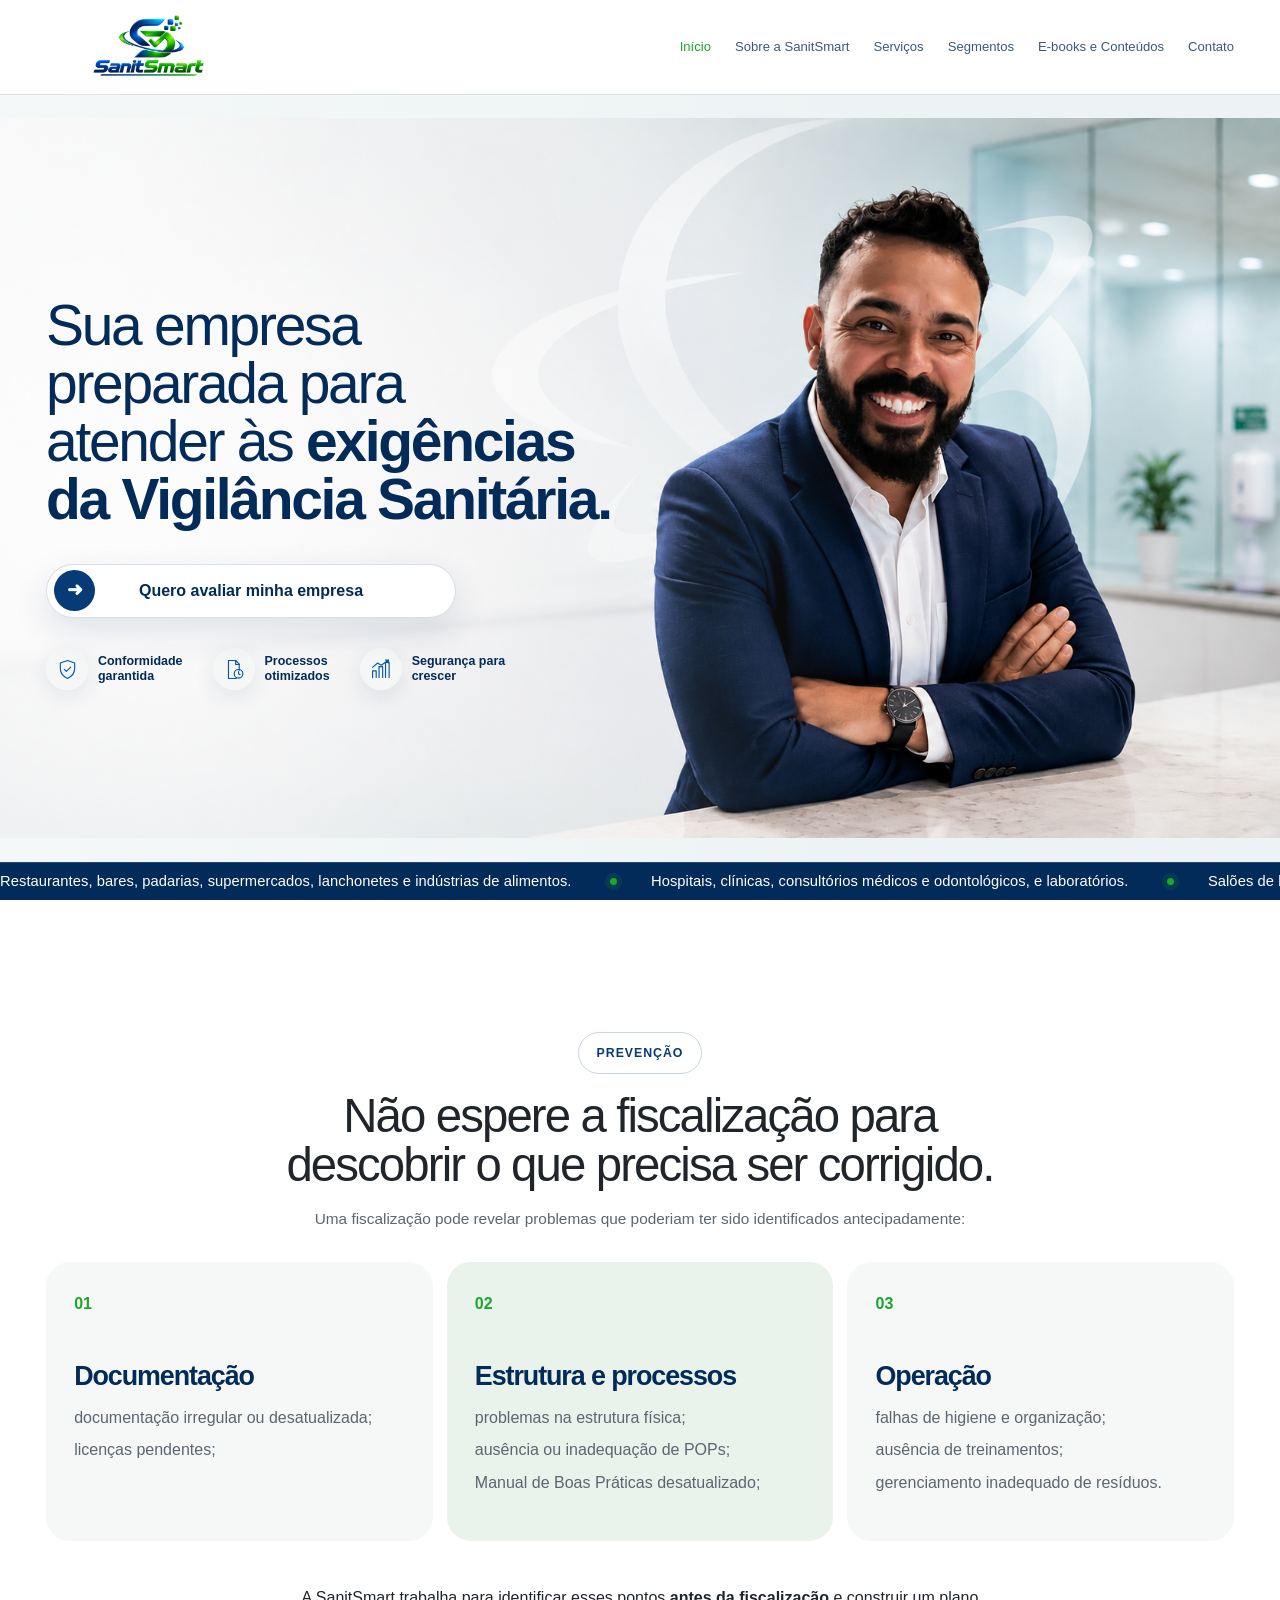
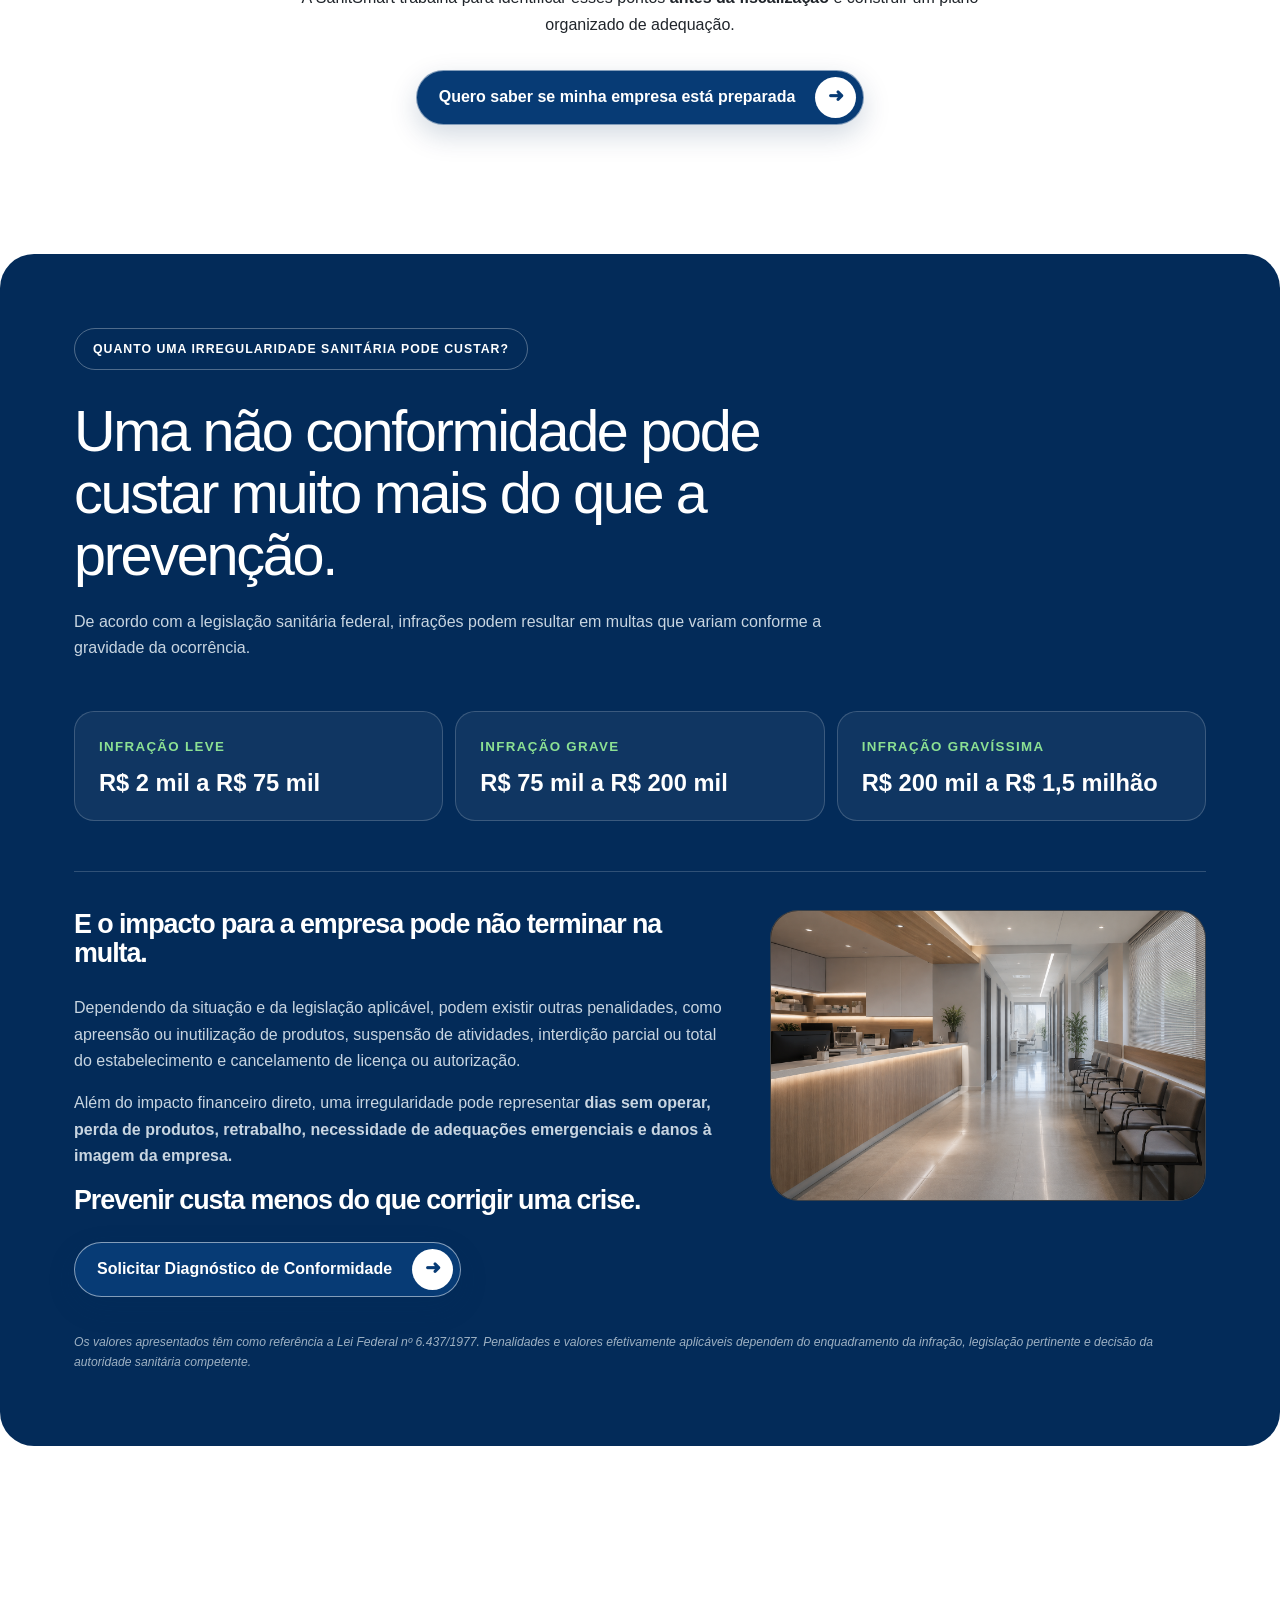
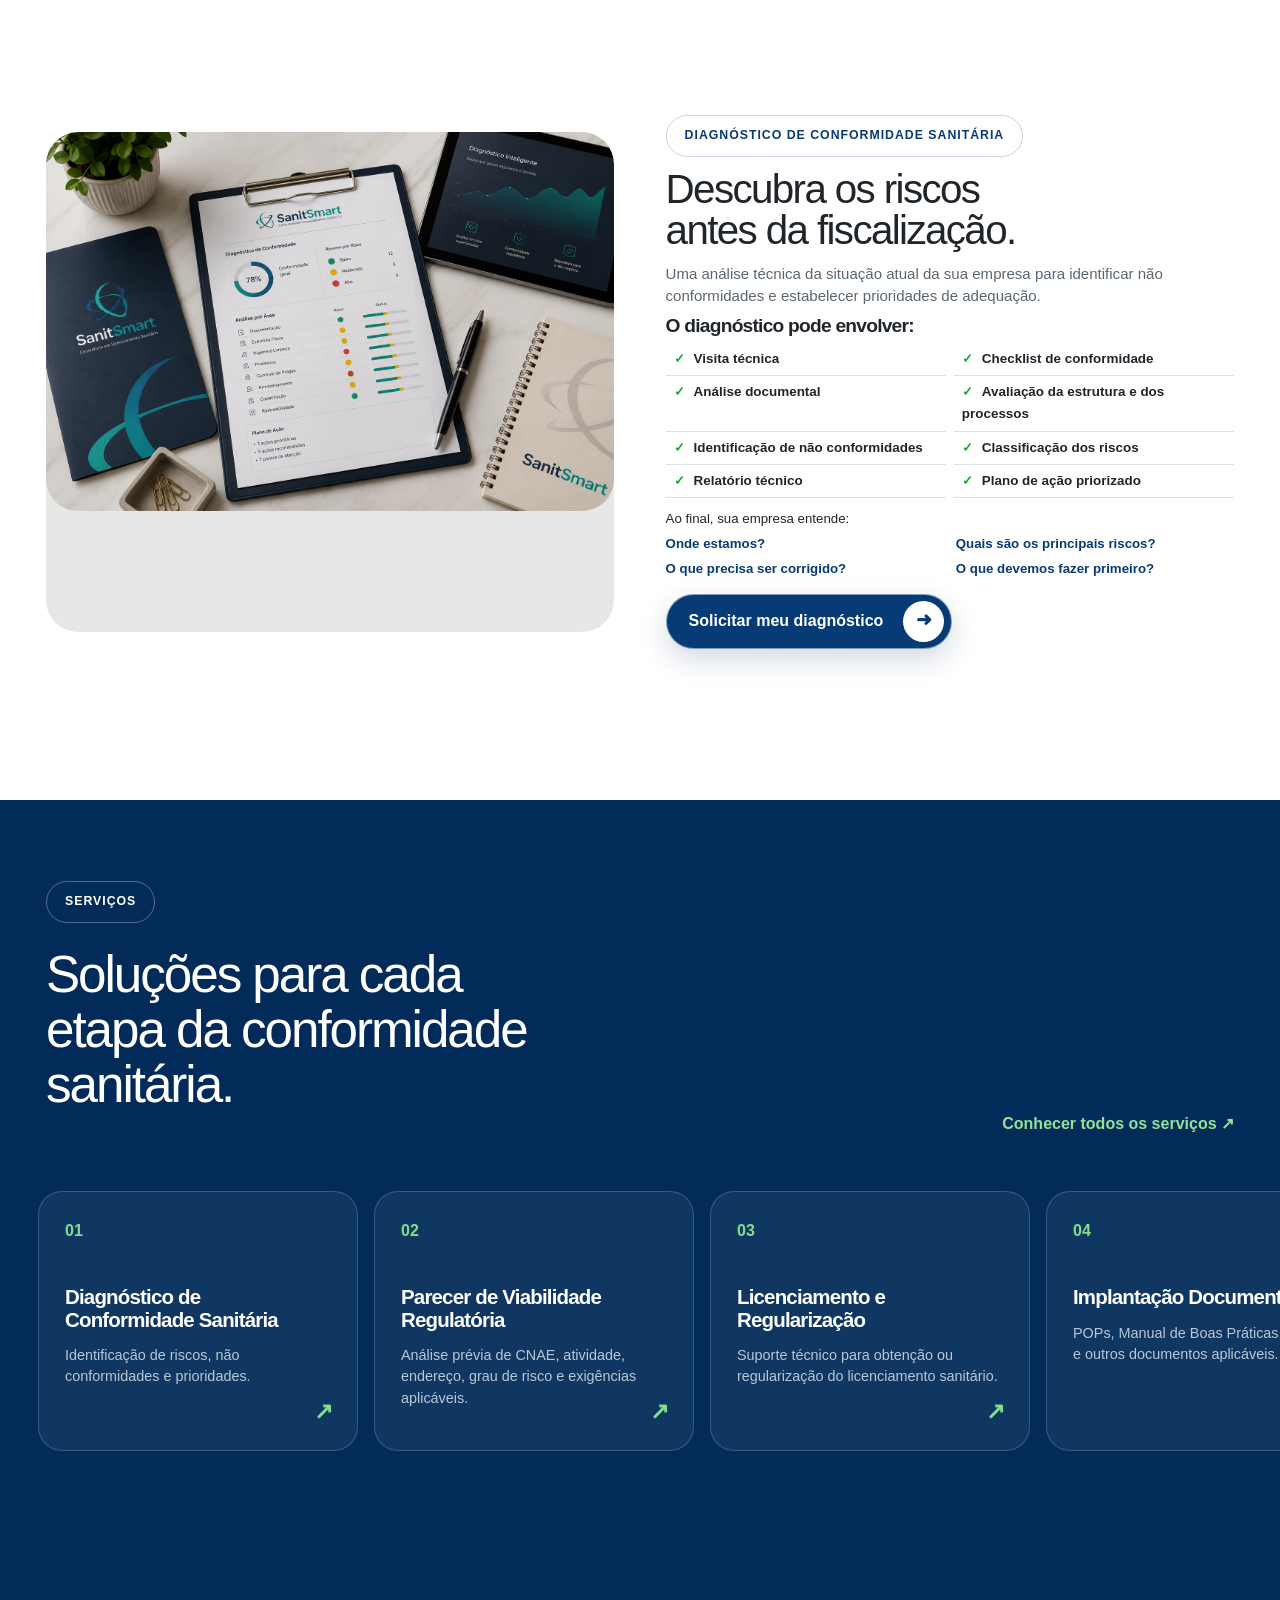
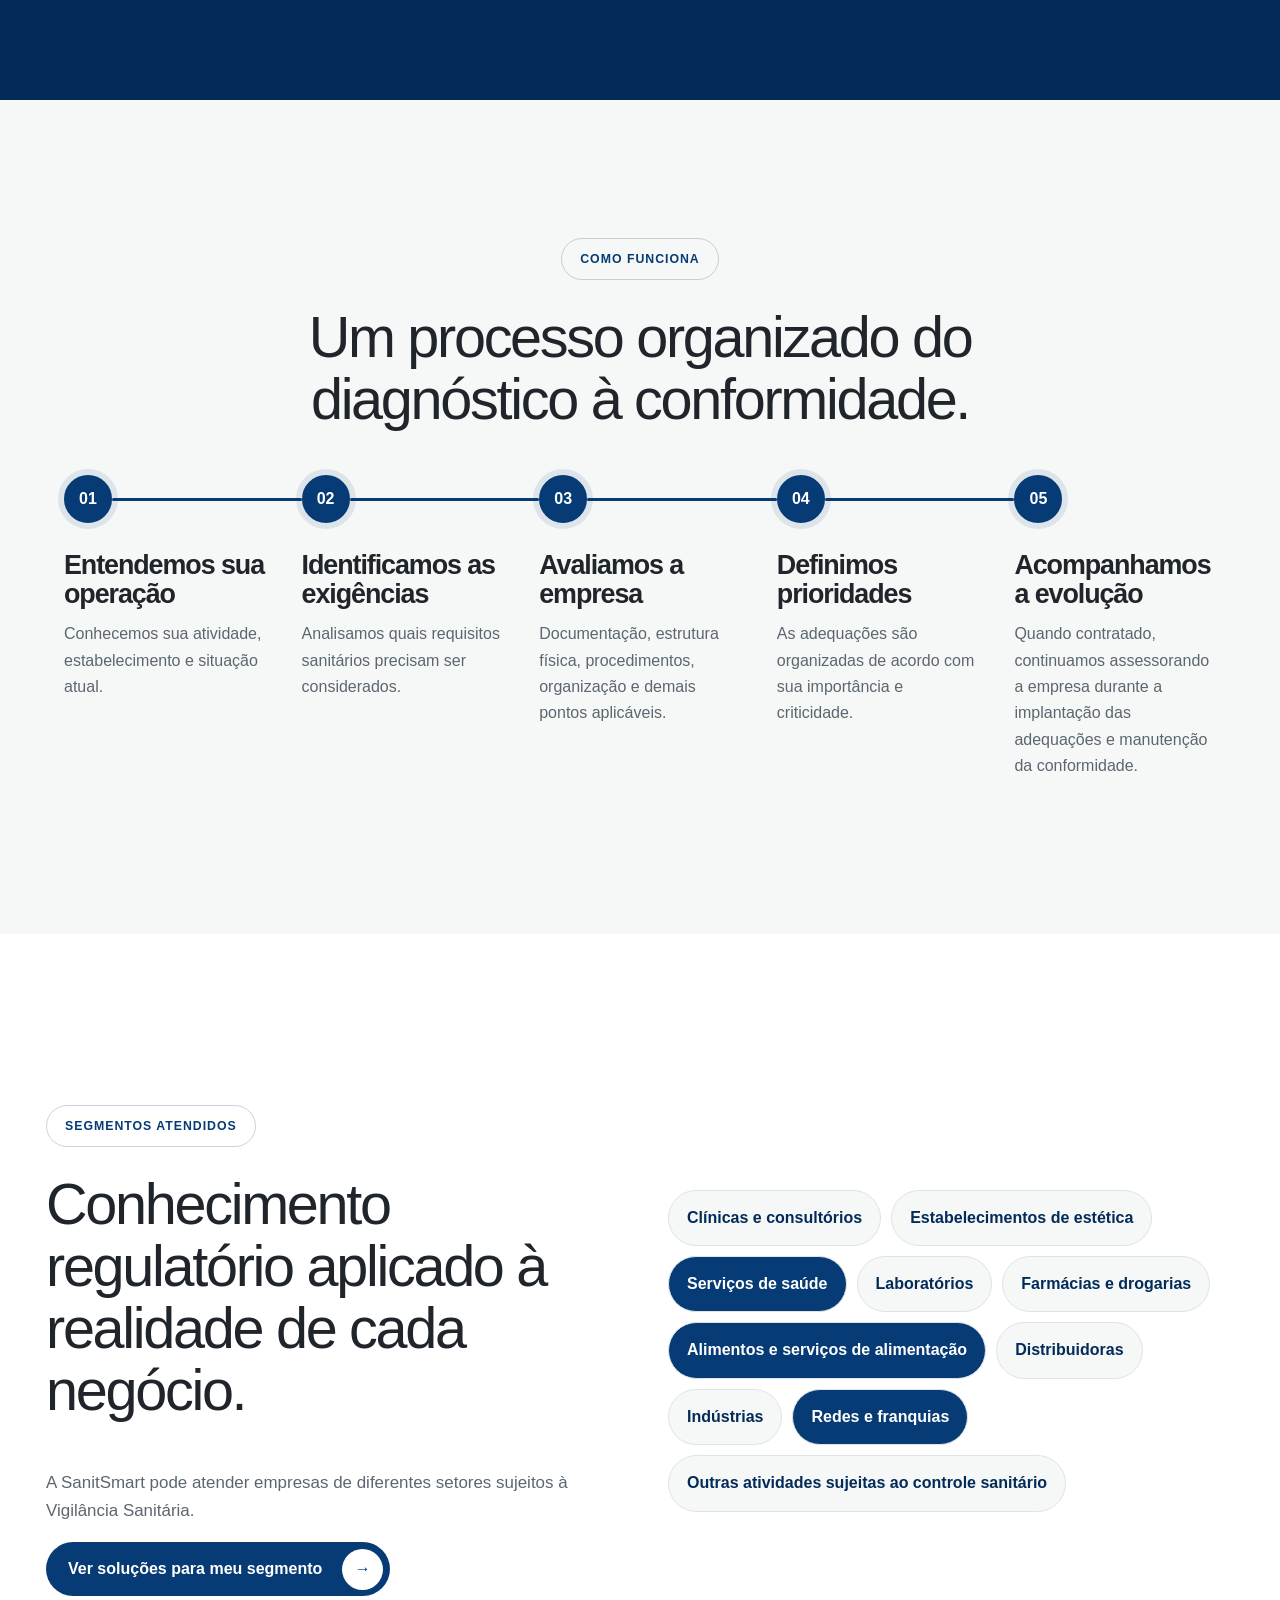
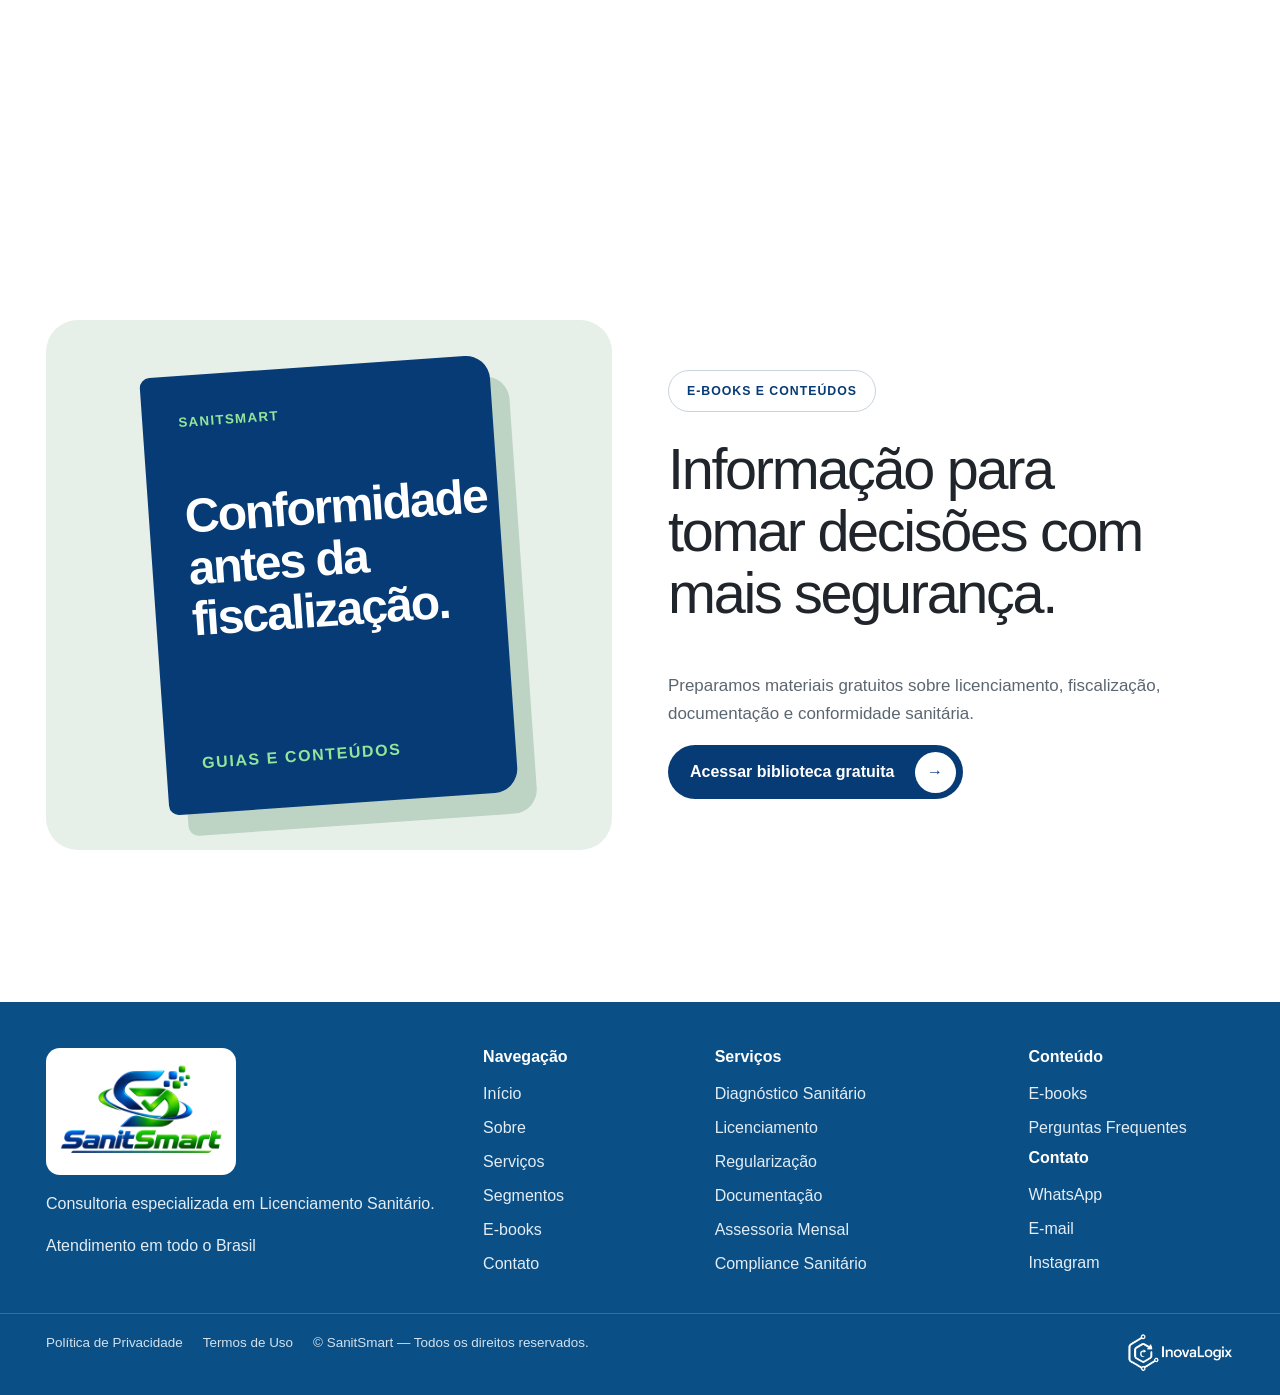
==== commit 7cebf0db: "Atualiza página Sobre, rodapé e favicon" ====
--- a/index.html
+++ b/index.html
@@ -4,7 +4,7 @@
   <meta charset="utf-8">
   <meta name="viewport" content="width=device-width,initial-scale=1">
   <meta name="description" content="Consultoria especializada em licenciamento, regularização e conformidade sanitária.">
-  <title>SanitSmart | Consultoria em Licenciamento Sanitário</title>
+  <title>SanitSmart | Consultoria em Licenciamento Sanitário</title><link rel="icon" type="image/png" href="favicon.png">
   <link rel="stylesheet" href="home.css">
 </head>
 <body>
@@ -69,13 +69,7 @@
 
     <section class="segments section"><div class="wrap editorial-grid"><div class="editorial-copy reveal"><span class="pill">Segmentos atendidos</span><h2>Conhecimento regulatório aplicado à realidade de cada negócio.</h2><p>A SanitSmart pode atender empresas de diferentes setores sujeitos à Vigilância Sanitária.</p><a class="button button-blue" href="segmentos.html">Ver soluções para meu segmento <span>→</span></a></div><div class="segment-cloud reveal"><span>Clínicas e consultórios</span><span>Estabelecimentos de estética</span><span>Serviços de saúde</span><span>Laboratórios</span><span>Farmácias e drogarias</span><span>Alimentos e serviços de alimentação</span><span>Distribuidoras</span><span>Indústrias</span><span>Redes e franquias</span><span>Outras atividades sujeitas ao controle sanitário</span></div></div></section>
 
-    <section class="monthly section"><div class="wrap monthly-shell reveal"><div><span class="pill pill-light">Assessoria Sanitária Mensal</span><h2>Sua empresa em conformidade não apenas hoje, mas durante todo o ano.</h2><p>Conseguir uma licença não encerra as responsabilidades sanitárias.</p><p class="pulse-copy">Documentos vencem.<br>Funcionários mudam.<br>Processos são alterados.<br>Normas podem mudar.<br>Novas unidades são abertas.</p><p>A Assessoria Sanitária Mensal mantém um acompanhamento contínuo da empresa.</p></div><div><ul><li>Gestão de vencimentos</li><li>Atualização documental</li><li>Auditorias periódicas</li><li>Treinamentos</li><li>Canal de dúvidas</li><li>Monitoramento regulatório</li></ul><h3>Transforme conformidade sanitária em rotina, não em emergência.</h3><a class="button button-blue conversion-cta" href="https://wa.me/" target="_blank" rel="noopener noreferrer">Conhecer a Assessoria Mensal <span>→</span></a></div></div></section>
-
     <section class="content section"><div class="wrap editorial-grid"><div class="book-visual reveal"><div class="book-cover"><small>SANITSMART</small><h3>Conformidade antes da fiscalização.</h3><span>GUIAS E CONTEÚDOS</span></div></div><div class="editorial-copy reveal"><span class="pill">E-books e Conteúdos</span><h2>Informação para tomar decisões com mais segurança.</h2><p>Preparamos materiais gratuitos sobre licenciamento, fiscalização, documentação e conformidade sanitária.</p><a class="button button-blue" href="ebooks.html">Acessar biblioteca gratuita <span>→</span></a></div></div></section>
-
-    <section class="about section"><div class="wrap about-shell reveal"><div class="about-logo"><img src="logo.png" alt="Logo SanitSmart" loading="lazy"></div><div><span class="pill pill-light">Sobre</span><h2>Inteligência aplicada à conformidade sanitária.</h2><p>A SanitSmart é uma consultoria especializada em licenciamento e conformidade sanitária com atendimento em todo o Brasil.</p><p>Ajudamos empresas a compreender suas obrigações, identificar riscos e implementar as adequações necessárias de maneira técnica, organizada e preventiva.</p><p class="sanit-smart"><strong>Sanit</strong> <span>+</span> <strong>Smart</strong></p><p>Sanitário com uma abordagem mais <strong>inteligente, estratégica e eficiente.</strong></p><a class="button button-light" href="sobre.html">Conheça a SanitSmart <span>→</span></a></div></div></section>
-
-    <section class="final section"><div class="wrap final-shell reveal"><img src="logo.png" alt="" aria-hidden="true" loading="lazy"><span class="pill pill-light">Conformidade antes da fiscalização</span><h2>Sua empresa está preparada para uma fiscalização sanitária hoje?</h2><p>Não espere uma exigência, notificação ou fiscalização para começar a organizar sua conformidade.</p><p>Descubra quais pontos precisam de atenção e quais devem ser priorizados.</p><a class="button button-blue conversion-cta" href="https://wa.me/" target="_blank" rel="noopener noreferrer">Falar com a SanitSmart pelo WhatsApp <span>→</span></a></div></section>
   </main>
   <footer><div class="wrap footer-grid"><div><img class="footer-logo" src="logo.png" alt="SanitSmart" loading="lazy"><p>Consultoria especializada em Licenciamento Sanitário.</p><p>Atendimento em todo o Brasil</p></div><div><h3>Navegação</h3><a href="index.html">Início</a><a href="sobre.html">Sobre</a><a href="servicos.html">Serviços</a><a href="segmentos.html">Segmentos</a><a href="ebooks.html">E-books</a><a href="contato.html">Contato</a></div><div><h3>Serviços</h3><a href="servicos.html">Diagnóstico Sanitário</a><a href="servicos.html">Licenciamento</a><a href="servicos.html">Regularização</a><a href="servicos.html">Documentação</a><a href="servicos.html">Assessoria Mensal</a><a href="servicos.html">Compliance Sanitário</a></div><div><h3>Conteúdo</h3><a href="ebooks.html">E-books</a><a href="duvidas.html">Perguntas Frequentes</a><h3>Contato</h3><a href="https://wa.me/">WhatsApp</a><a href="mailto:">E-mail</a><a href="#">Instagram</a></div></div><div class="wrap copyright"><div><a href="#">Política de Privacidade</a><a href="#">Termos de Uso</a><span>© SanitSmart — Todos os direitos reservados.</span></div><img src="inovalogix-logo.png" alt="InovaLogix" loading="lazy"></div></footer>
   <a class="whatsapp-float" href="https://wa.me/" target="_blank" rel="noopener noreferrer" aria-label="Falar pelo WhatsApp agora!">
--- a/home.css
+++ b/home.css
@@ -383,3 +383,13 @@
   .trust-icon{width:29px;height:29px;min-width:29px}
   .hero-trust li{font-size:.53rem}
 }
+
+/* Rodapé mais claro, compacto e com maior contraste para as marcas */
+footer{padding:46px 0 22px;background:#0b4f87}
+.footer-logo{width:190px;margin-bottom:16px;padding:7px 10px;border-radius:14px;background:white}
+.footer-grid{gap:26px}
+.footer-grid p,.footer-grid a{color:#e2edf5}
+.footer-grid a{min-height:34px}
+.copyright{margin-top:28px;padding-top:18px;color:#d3e2ed}
+.copyright img{width:108px}
+@media(max-width:767px){footer{padding:40px 0 20px}.footer-grid{gap:22px}.copyright{margin-top:24px}}
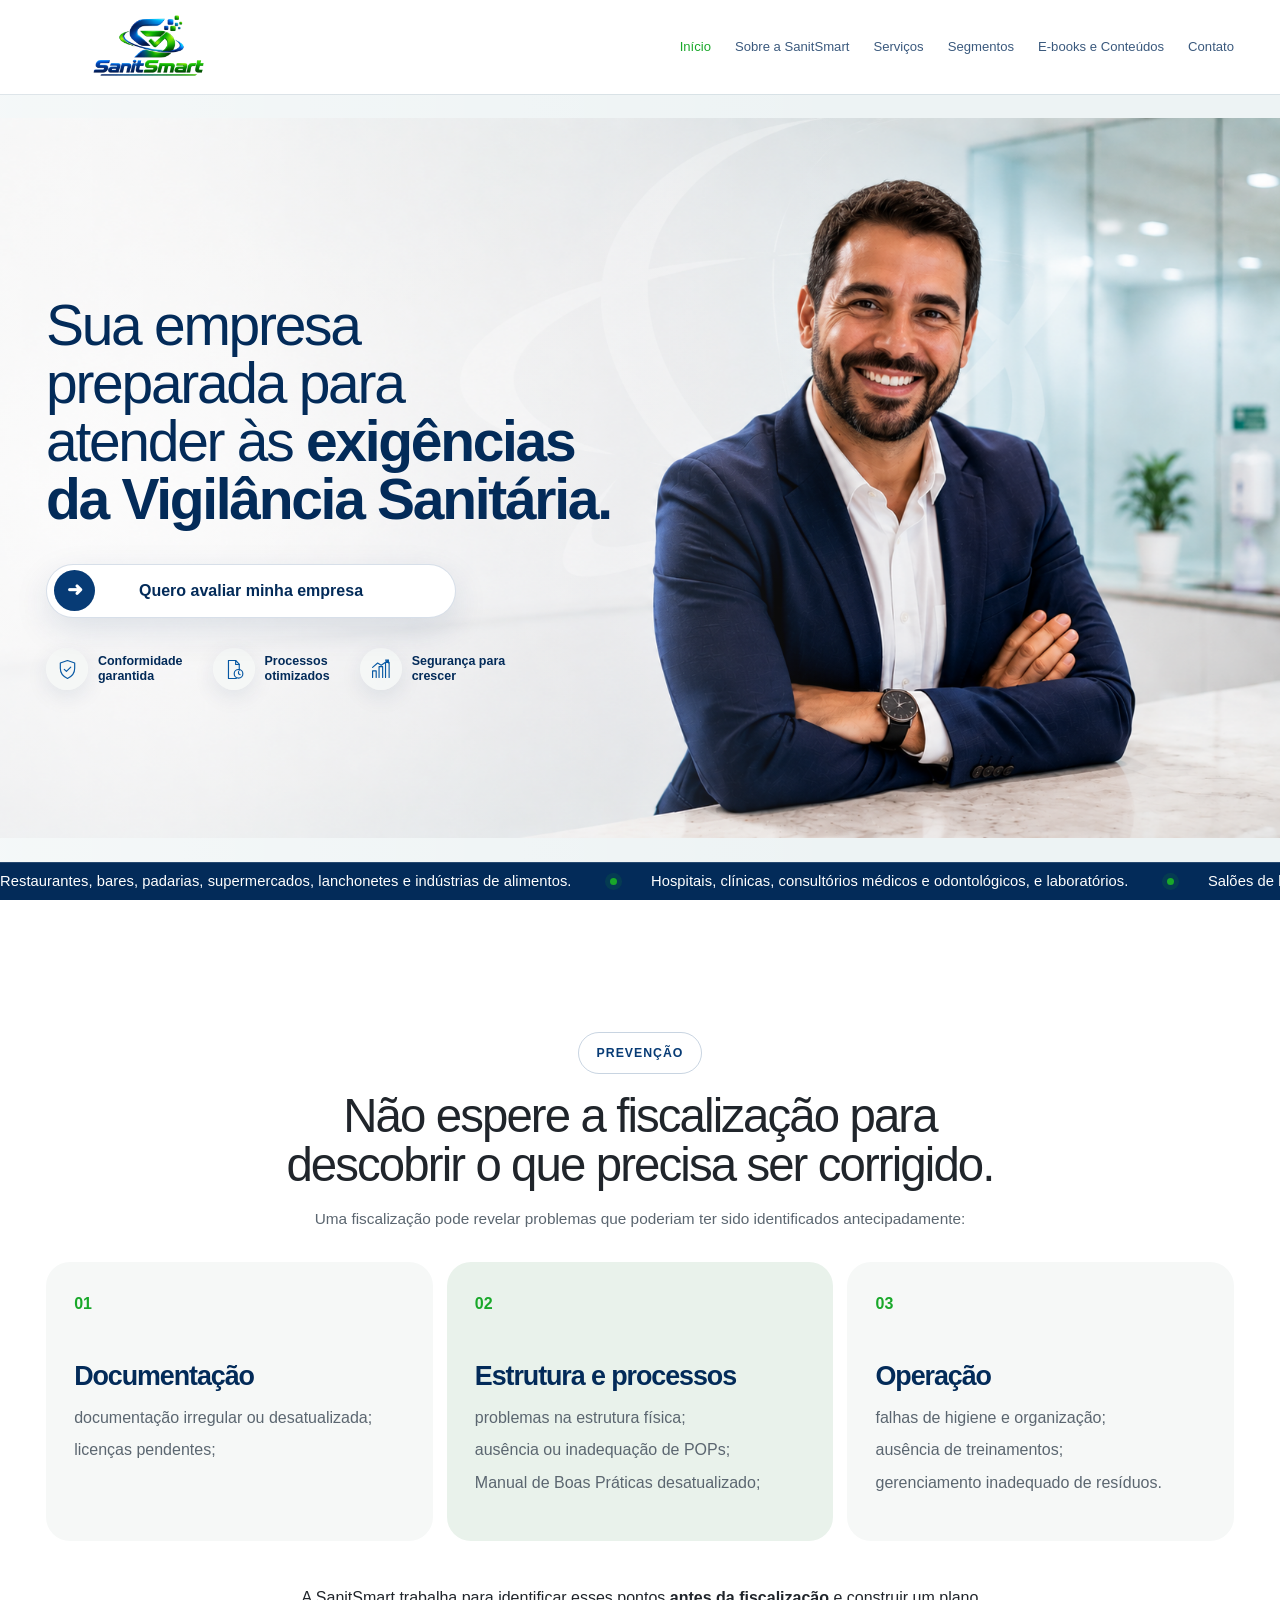
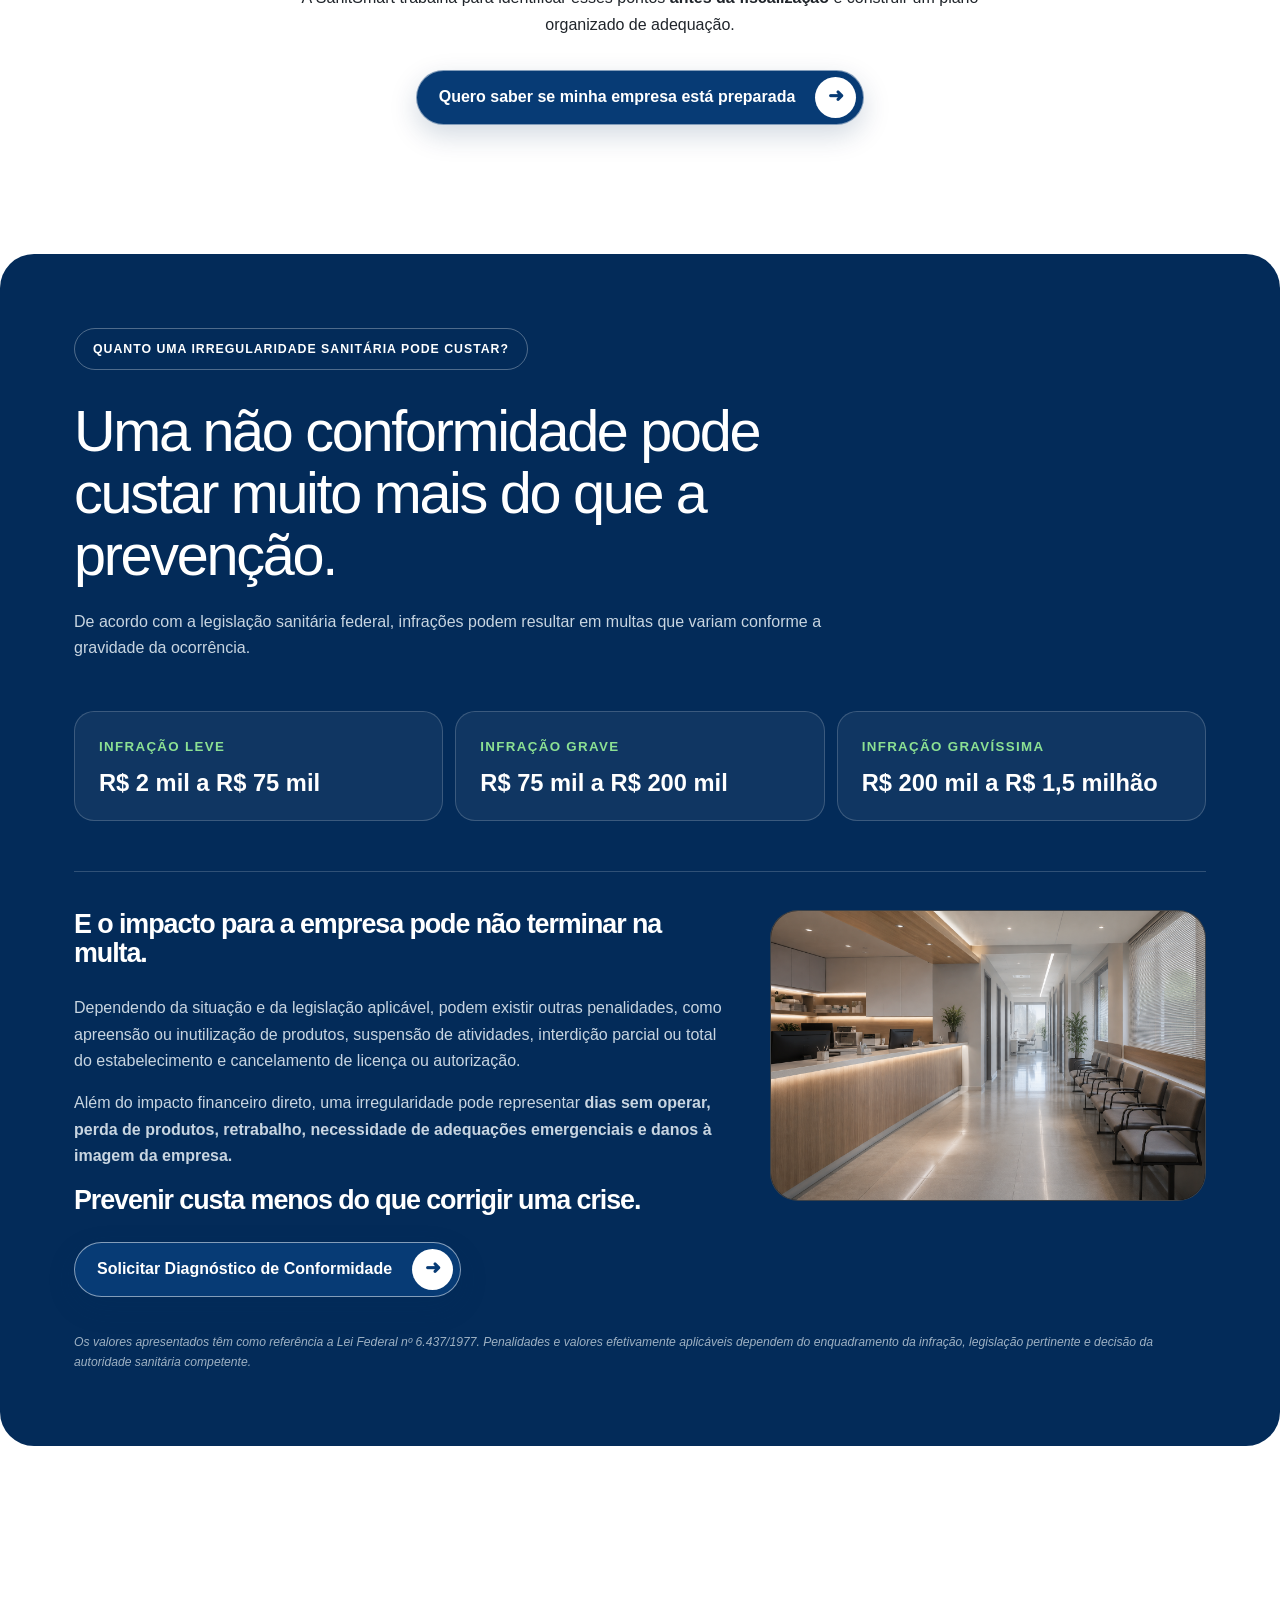
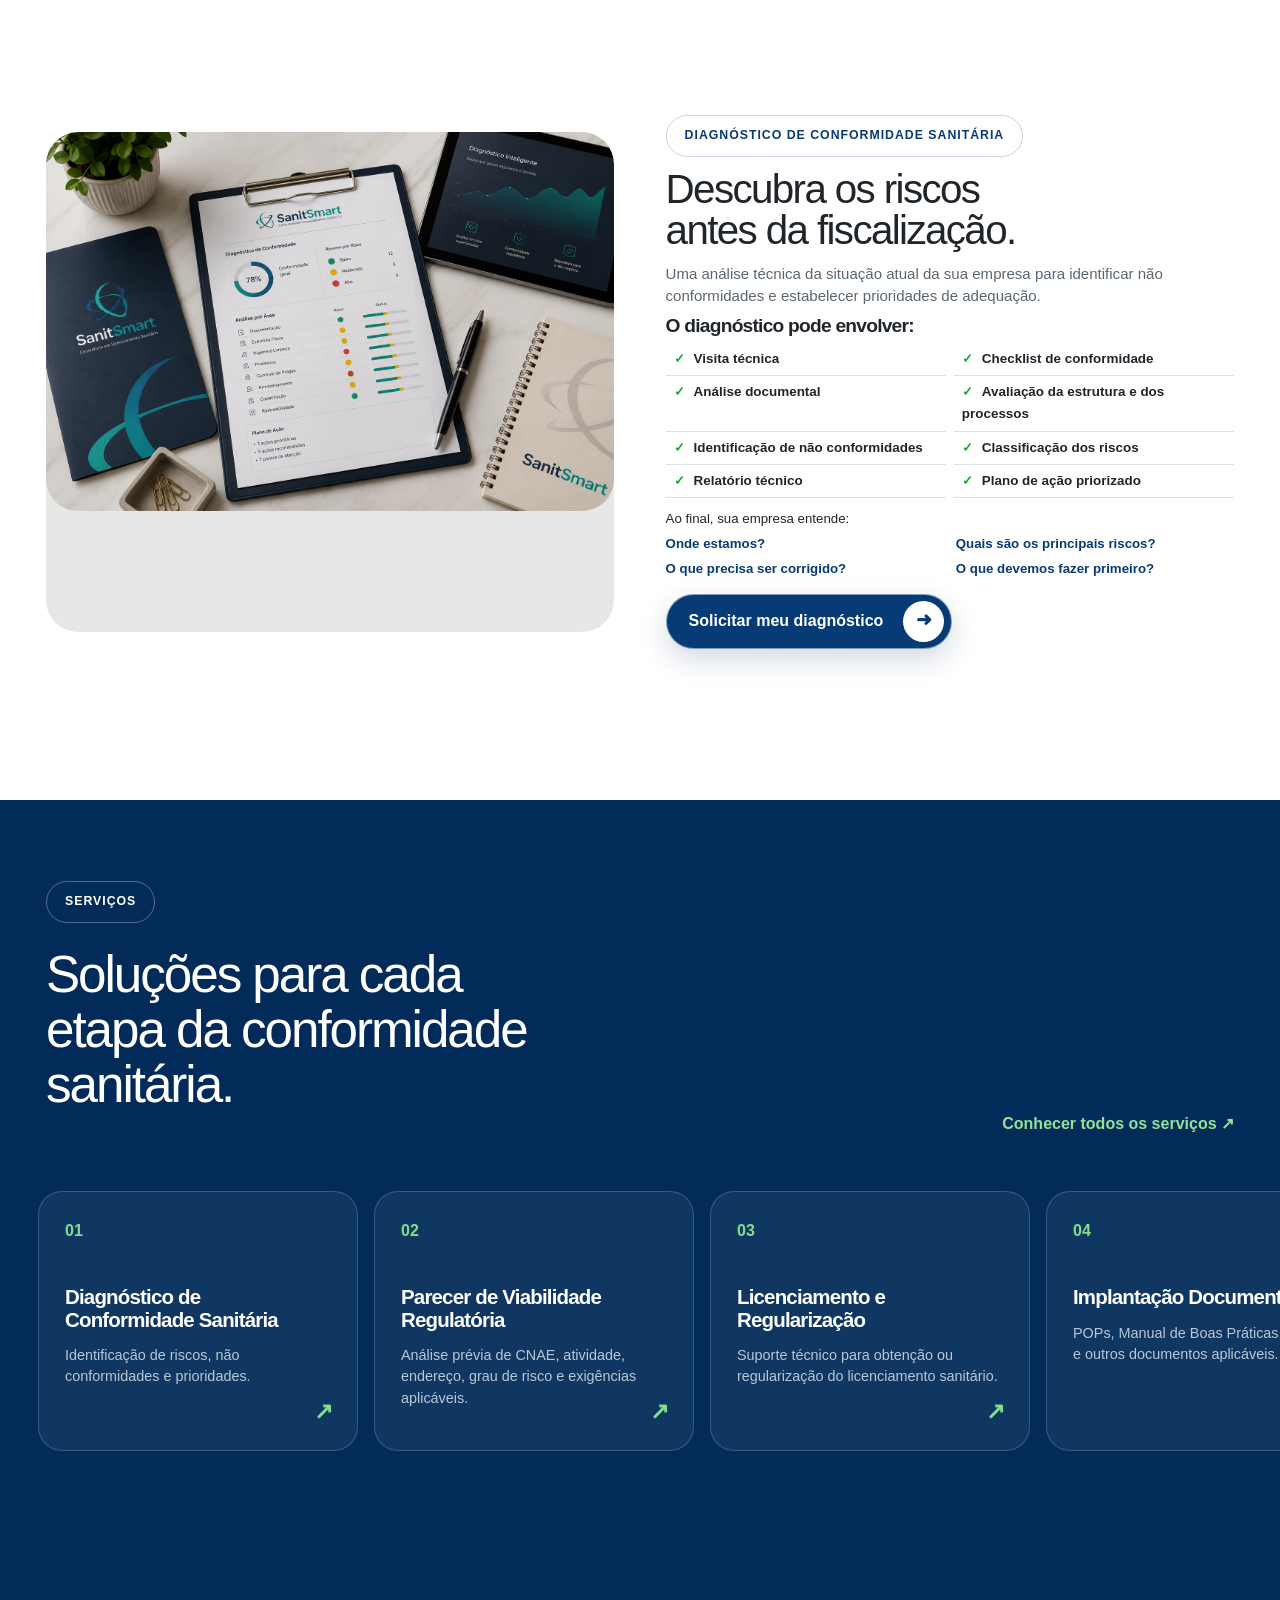
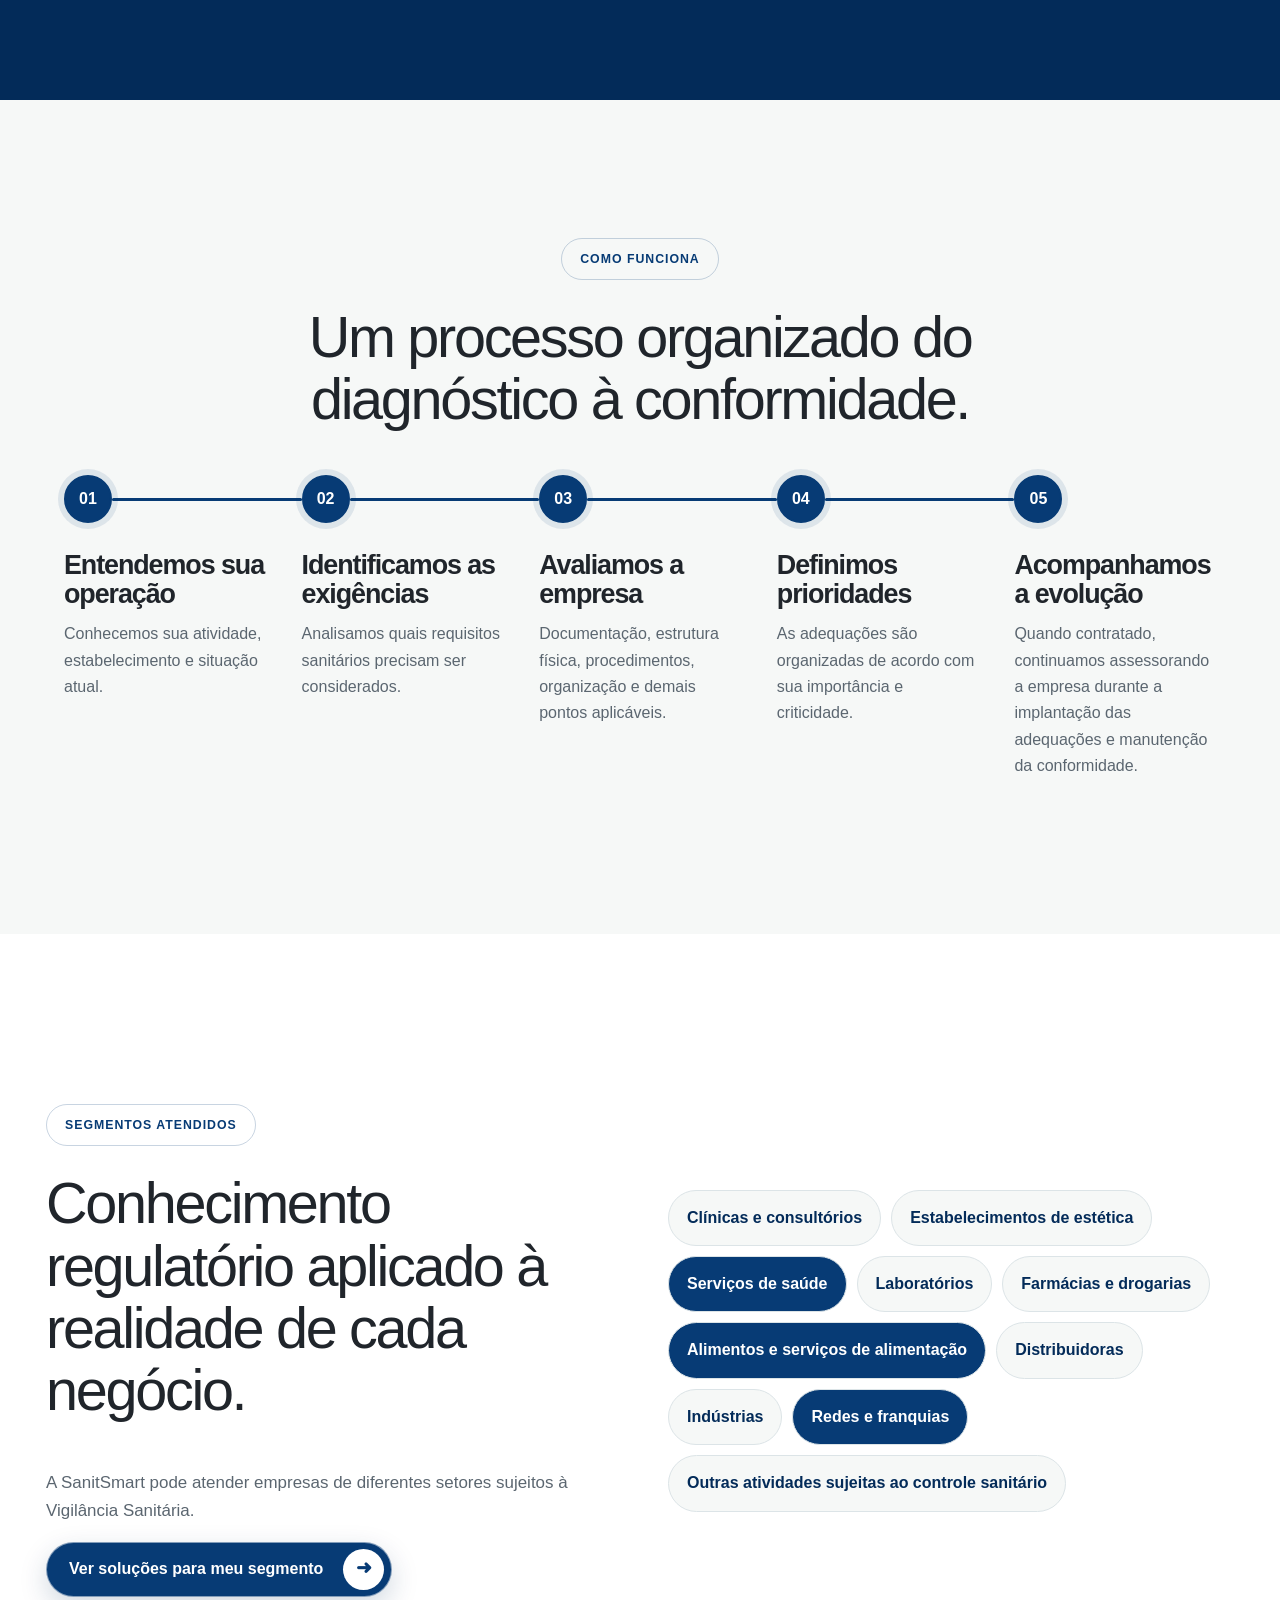
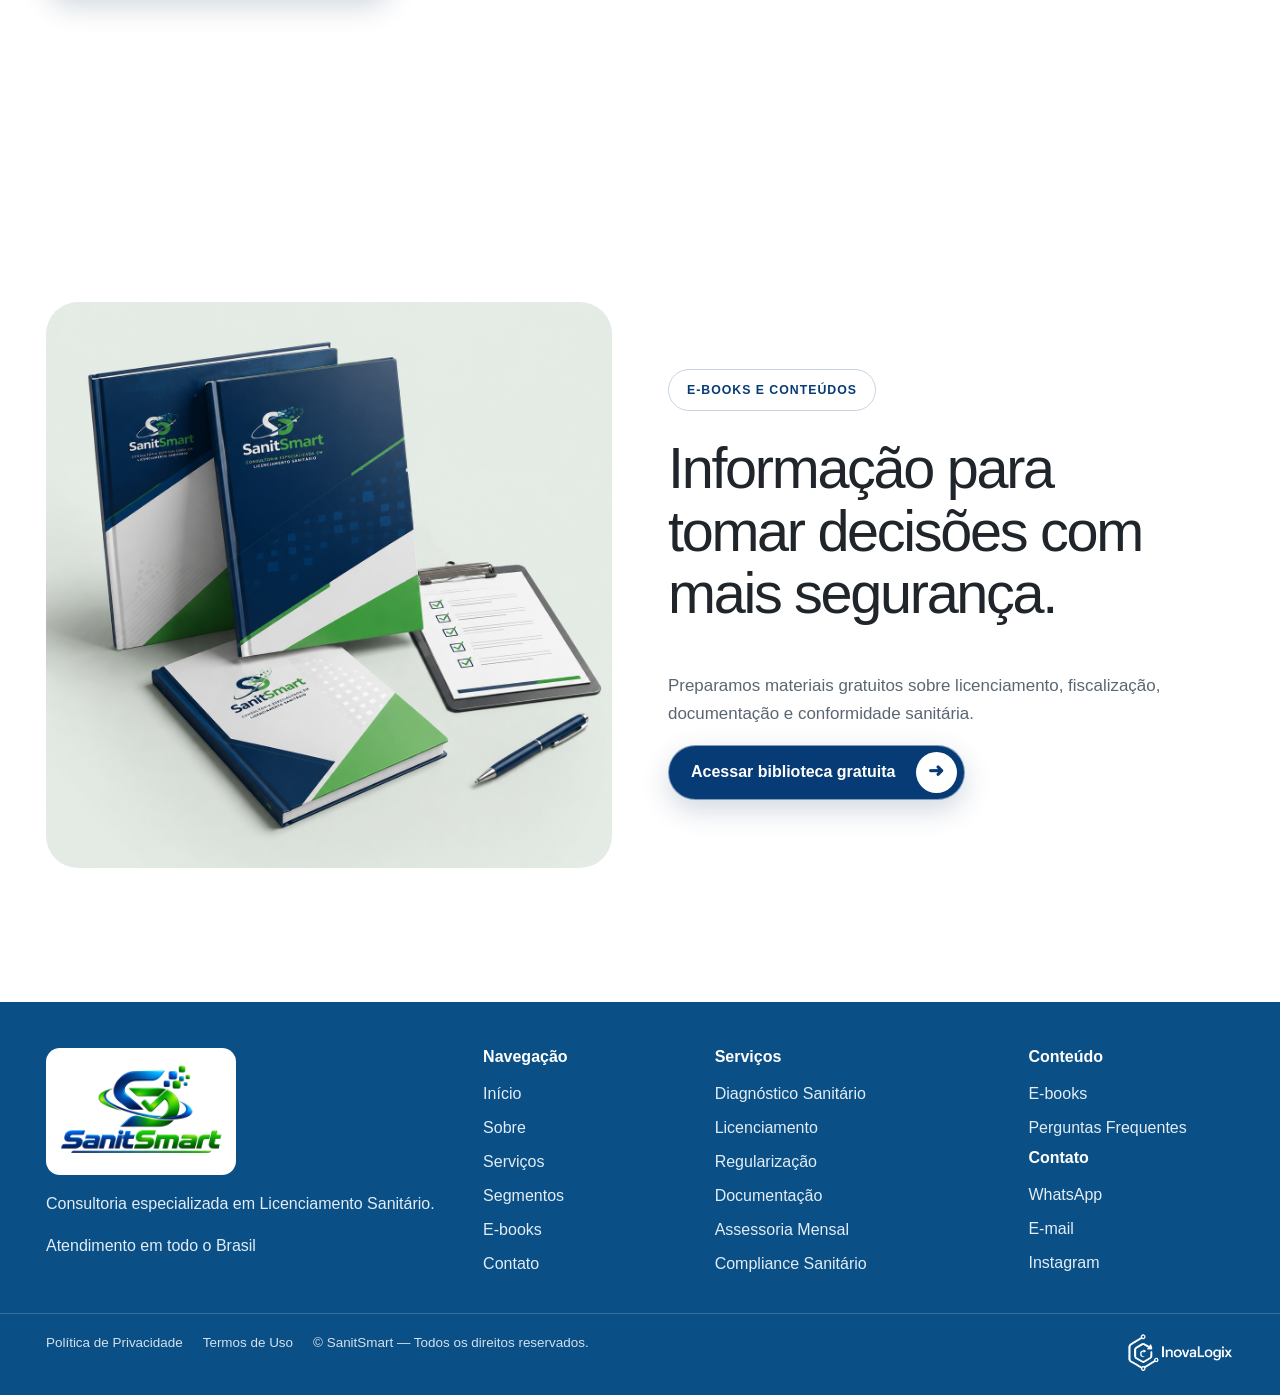
==== commit 61f907aa: "Atualiza imagens e padroniza componentes visuais" ====
--- a/index.html
+++ b/index.html
@@ -67,9 +67,9 @@
 
     <section class="process section"><div class="wrap"><header class="center-title process-heading reveal"><span class="pill">Como funciona</span><h2>Um processo organizado do<br> diagnóstico à conformidade.</h2></header><div class="process-line reveal"><article><b>01</b><h3>Entendemos sua operação</h3><p>Conhecemos sua atividade, estabelecimento e situação atual.</p></article><article><b>02</b><h3>Identificamos as exigências</h3><p>Analisamos quais requisitos sanitários precisam ser considerados.</p></article><article><b>03</b><h3>Avaliamos a empresa</h3><p>Documentação, estrutura física, procedimentos, organização e demais pontos aplicáveis.</p></article><article><b>04</b><h3>Definimos prioridades</h3><p>As adequações são organizadas de acordo com sua importância e criticidade.</p></article><article><b>05</b><h3>Acompanhamos a evolução</h3><p>Quando contratado, continuamos assessorando a empresa durante a implantação das adequações e manutenção da conformidade.</p></article></div></div></section>
 
-    <section class="segments section"><div class="wrap editorial-grid"><div class="editorial-copy reveal"><span class="pill">Segmentos atendidos</span><h2>Conhecimento regulatório aplicado à realidade de cada negócio.</h2><p>A SanitSmart pode atender empresas de diferentes setores sujeitos à Vigilância Sanitária.</p><a class="button button-blue" href="segmentos.html">Ver soluções para meu segmento <span>→</span></a></div><div class="segment-cloud reveal"><span>Clínicas e consultórios</span><span>Estabelecimentos de estética</span><span>Serviços de saúde</span><span>Laboratórios</span><span>Farmácias e drogarias</span><span>Alimentos e serviços de alimentação</span><span>Distribuidoras</span><span>Indústrias</span><span>Redes e franquias</span><span>Outras atividades sujeitas ao controle sanitário</span></div></div></section>
+    <section class="segments section"><div class="wrap editorial-grid"><div class="editorial-copy reveal"><span class="pill">Segmentos atendidos</span><h2>Conhecimento regulatório aplicado à realidade de cada negócio.</h2><p>A SanitSmart pode atender empresas de diferentes setores sujeitos à Vigilância Sanitária.</p><a class="button button-blue conversion-cta" href="segmentos.html">Ver soluções para meu segmento <span>➜</span></a></div><div class="segment-cloud reveal"><span>Clínicas e consultórios</span><span>Estabelecimentos de estética</span><span>Serviços de saúde</span><span>Laboratórios</span><span>Farmácias e drogarias</span><span>Alimentos e serviços de alimentação</span><span>Distribuidoras</span><span>Indústrias</span><span>Redes e franquias</span><span>Outras atividades sujeitas ao controle sanitário</span></div></div></section>
 
-    <section class="content section"><div class="wrap editorial-grid"><div class="book-visual reveal"><div class="book-cover"><small>SANITSMART</small><h3>Conformidade antes da fiscalização.</h3><span>GUIAS E CONTEÚDOS</span></div></div><div class="editorial-copy reveal"><span class="pill">E-books e Conteúdos</span><h2>Informação para tomar decisões com mais segurança.</h2><p>Preparamos materiais gratuitos sobre licenciamento, fiscalização, documentação e conformidade sanitária.</p><a class="button button-blue" href="ebooks.html">Acessar biblioteca gratuita <span>→</span></a></div></div></section>
+    <section class="content section"><div class="wrap editorial-grid"><div class="book-visual book-photo reveal"><img src="ebooks-conteudos.png" alt="Cadernos, materiais institucionais e checklist da SanitSmart" loading="lazy"></div><div class="editorial-copy reveal"><span class="pill">E-books e Conteúdos</span><h2>Informação para tomar decisões com mais segurança.</h2><p>Preparamos materiais gratuitos sobre licenciamento, fiscalização, documentação e conformidade sanitária.</p><a class="button button-blue conversion-cta" href="ebooks.html">Acessar biblioteca gratuita <span>➜</span></a></div></div></section>
   </main>
   <footer><div class="wrap footer-grid"><div><img class="footer-logo" src="logo.png" alt="SanitSmart" loading="lazy"><p>Consultoria especializada em Licenciamento Sanitário.</p><p>Atendimento em todo o Brasil</p></div><div><h3>Navegação</h3><a href="index.html">Início</a><a href="sobre.html">Sobre</a><a href="servicos.html">Serviços</a><a href="segmentos.html">Segmentos</a><a href="ebooks.html">E-books</a><a href="contato.html">Contato</a></div><div><h3>Serviços</h3><a href="servicos.html">Diagnóstico Sanitário</a><a href="servicos.html">Licenciamento</a><a href="servicos.html">Regularização</a><a href="servicos.html">Documentação</a><a href="servicos.html">Assessoria Mensal</a><a href="servicos.html">Compliance Sanitário</a></div><div><h3>Conteúdo</h3><a href="ebooks.html">E-books</a><a href="duvidas.html">Perguntas Frequentes</a><h3>Contato</h3><a href="https://wa.me/">WhatsApp</a><a href="mailto:">E-mail</a><a href="#">Instagram</a></div></div><div class="wrap copyright"><div><a href="#">Política de Privacidade</a><a href="#">Termos de Uso</a><span>© SanitSmart — Todos os direitos reservados.</span></div><img src="inovalogix-logo.png" alt="InovaLogix" loading="lazy"></div></footer>
   <a class="whatsapp-float" href="https://wa.me/" target="_blank" rel="noopener noreferrer" aria-label="Falar pelo WhatsApp agora!">
--- a/home.css
+++ b/home.css
@@ -393,3 +393,84 @@
 .copyright{margin-top:28px;padding-top:18px;color:#d3e2ed}
 .copyright img{width:108px}
 @media(max-width:767px){footer{padding:40px 0 20px}.footer-grid{gap:22px}.copyright{margin-top:24px}}
+
+/* Camada responsiva canônica — prevalece sobre regras históricas */
+html{min-width:320px}
+body{overflow-x:clip}
+h1,h2,h3,p,a,li{overflow-wrap:break-word}
+
+@media(max-width:767px){
+  :root{--pad:clamp(15px,5vw,20px);--mobile-header:70px;--segments-ticker-height:32px}
+  .header{height:var(--mobile-header)}
+  .nav-wrap{min-height:var(--mobile-header)}
+  .header .brand img{width:clamp(132px,42vw,158px);height:54px}
+  .menu-button{flex:0 0 46px;width:46px;height:46px}
+  .nav{top:var(--mobile-header);bottom:auto;max-height:calc(100dvh - var(--mobile-header) - 12px)}
+  .header.compact{height:60px}
+  .header.compact .nav{top:60px}
+  .hero{margin-top:var(--mobile-header);height:auto;min-height:calc(100svh - var(--mobile-header) - var(--segments-ticker-height));max-height:none;padding:0;background-size:auto 100%;background-position:70% center}
+  .hero-grid{height:auto;min-height:calc(100svh - var(--mobile-header) - var(--segments-ticker-height));padding-block:clamp(18px,4vh,34px)}
+  .hero-copy{width:100%;max-width:100%;padding:0}
+  .hero-copy:before{display:none}
+  .hero-copy h1{width:100%;margin:0 0 clamp(16px,3vh,24px);font-size:clamp(1.28rem,6.5vw,2rem);line-height:1.06}
+  .hero-line{white-space:nowrap}
+  .hero-cta{width:min(100%,390px);min-height:52px;margin:0;padding:6px 12px 6px 54px;font-size:clamp(.7rem,3.5vw,.84rem);white-space:nowrap}
+  .hero-cta span{width:40px;height:40px}
+  .hero-trust{display:grid;width:100%;grid-template-columns:repeat(3,minmax(0,1fr));gap:6px;margin-top:clamp(12px,2.5vh,18px)}
+  .hero-trust li{min-width:0;font-size:clamp(.52rem,2.4vw,.64rem)}
+  .trust-icon{width:32px;height:32px;min-width:32px}
+  .segments-ticker{height:var(--segments-ticker-height)}
+  .section{width:100%;min-height:0!important;height:auto!important;padding-block:clamp(58px,15vw,82px)!important}
+  .section>.wrap{width:100%}
+  .center-title h2,.editorial-copy h2,.service-heading h2{max-width:100%}
+  .benefit-grid,.fine-list,.editorial-grid,.risk-bottom,.process-line,.footer-grid{grid-template-columns:minmax(0,1fr)!important}
+  .benefit-grid article,.fine-list article{width:100%}
+  .risk-shell{width:calc(100% - 12px);padding:24px 18px}
+  .fine-list strong{white-space:normal}
+  .diagnostic-photo{aspect-ratio:16/10;min-height:0!important}
+  .check-grid{grid-template-columns:1fr}
+  .services{min-height:0!important;padding-block:clamp(58px,15vw,82px)!important}
+  .service-heading{display:grid;gap:18px}
+  .service-card-group a{width:min(84vw,310px);flex-basis:min(84vw,310px)}
+  .process-line article{width:100%}
+  .book-visual{min-height:340px}
+  footer{margin-top:0}
+}
+
+@media(max-width:360px){
+  .hero-copy h1{font-size:1.16rem}
+  .hero-cta{padding-left:49px;font-size:.66rem}
+  .hero-trust li{font-size:.5rem}
+  .segments-ticker-group span{font-size:.68rem}
+}
+
+@media(min-width:768px) and (max-width:999px){
+  :root{--pad:28px;--segments-ticker-height:35px}
+  .hero{margin-top:82px;height:auto;min-height:calc(100svh - 82px - var(--segments-ticker-height));max-height:none;background-size:contain;background-position:center right}
+  .hero-grid{height:auto;min-height:calc(100svh - 82px - var(--segments-ticker-height));padding-block:28px}
+  .hero-copy{width:56%;max-width:56%}
+  .hero-copy h1{font-size:clamp(2rem,4.8vw,2.8rem)}
+  .hero-cta{width:100%;max-width:390px;font-size:.9rem}
+  .section{min-height:0;height:auto;padding-block:clamp(72px,9vw,96px)}
+  .benefit-grid article{min-height:260px;padding:22px}
+  .fine-list strong{font-size:clamp(1.1rem,2.2vw,1.45rem);white-space:normal}
+  .editorial-grid{gap:34px}
+  .diagnostic .editorial-grid{grid-template-columns:1fr}
+  .diagnostic-photo{aspect-ratio:16/9;min-height:0}
+  .process-line{grid-template-columns:1fr 1fr}
+  .footer-grid{grid-template-columns:1.4fr 1fr 1fr}
+}
+
+@media(min-width:1000px) and (max-width:1240px){
+  :root{--pad:34px}
+  .nav{gap:16px;font-size:.76rem}
+  .hero-copy h1{font-size:clamp(2.5rem,4.2vw,3.35rem)}
+  .section{padding-block:clamp(54px,6vw,76px)}
+  .fine-list strong{font-size:clamp(1.2rem,1.65vw,1.65rem)}
+}
+
+/* Fotografia da seção E-books e Conteúdos */
+.book-photo{min-height:0;aspect-ratio:1;overflow:hidden;background:var(--paper)}
+.book-photo>img{width:100%;height:100%;object-fit:cover;border-radius:inherit;transition:transform .7s cubic-bezier(.16,1,.3,1)}
+.book-photo:hover>img{transform:scale(1.025)}
+@media(max-width:767px){.book-photo{width:100%;min-height:0;aspect-ratio:1}}
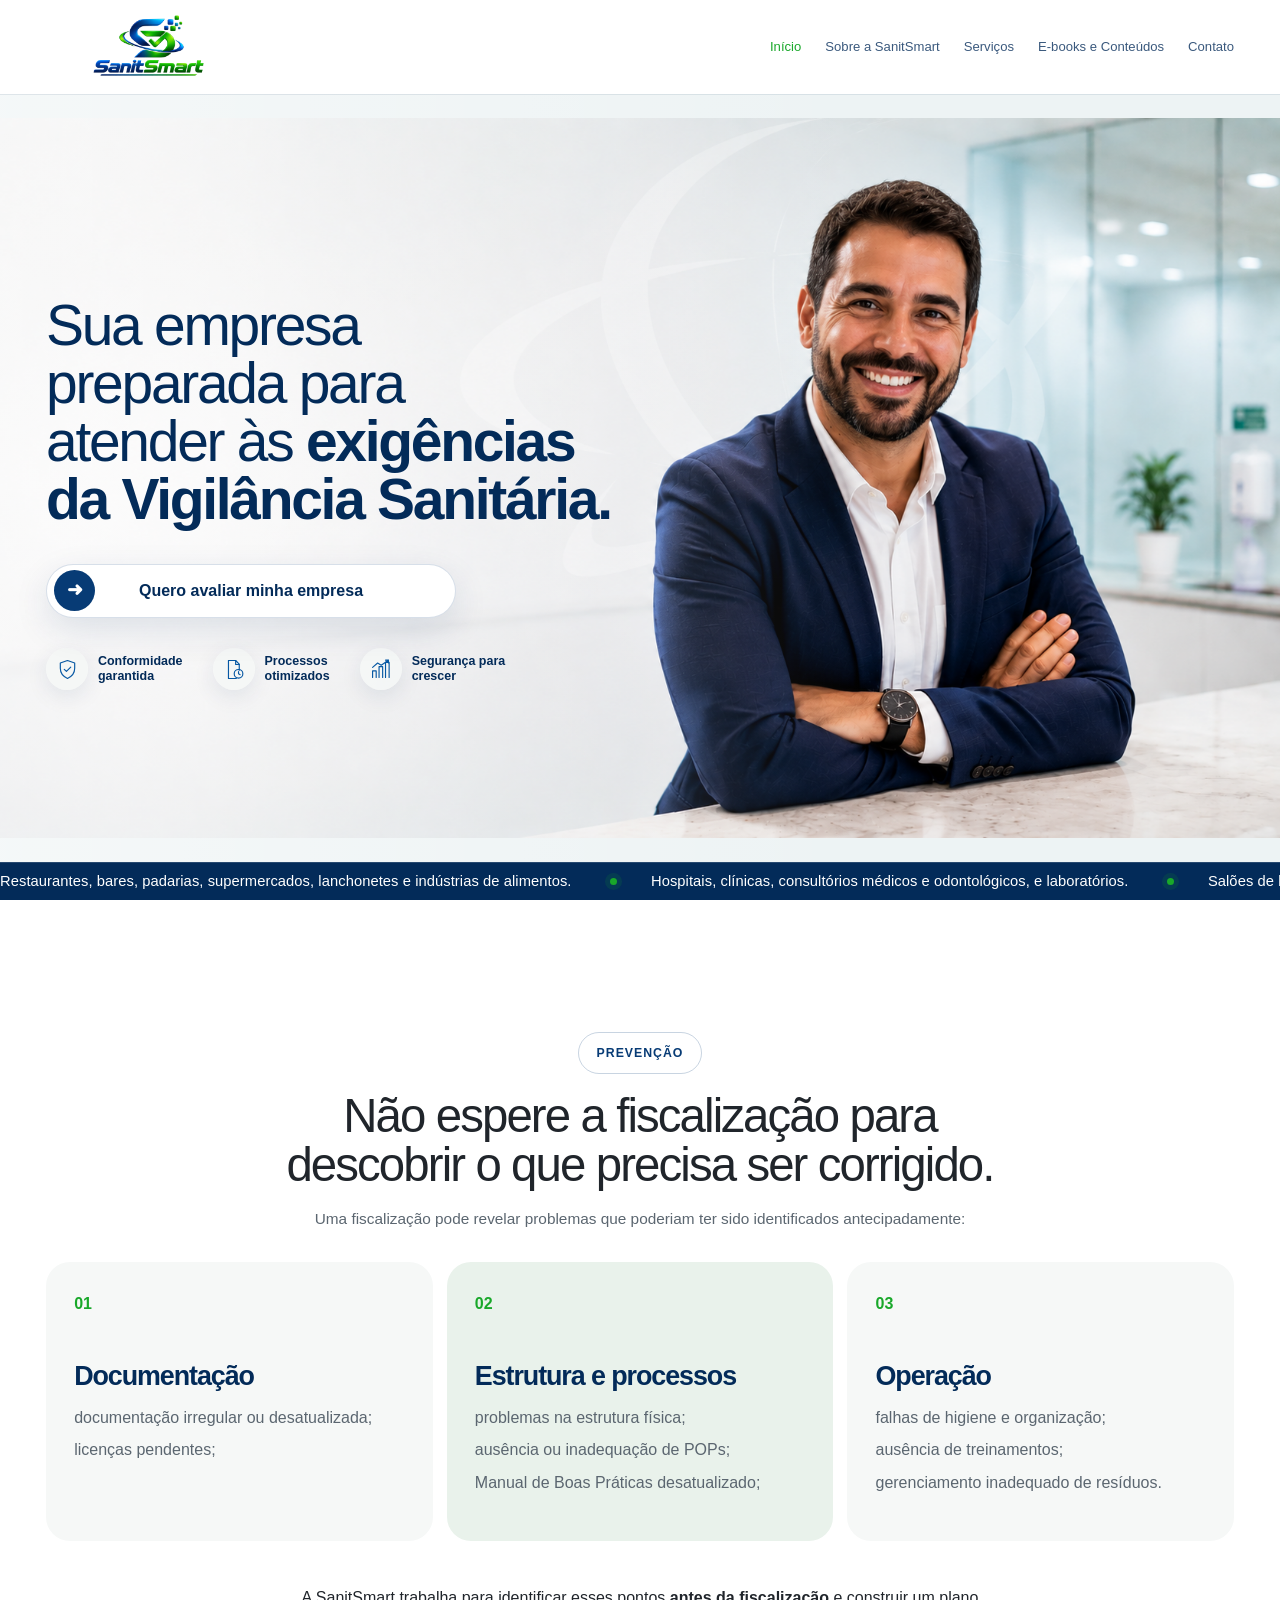
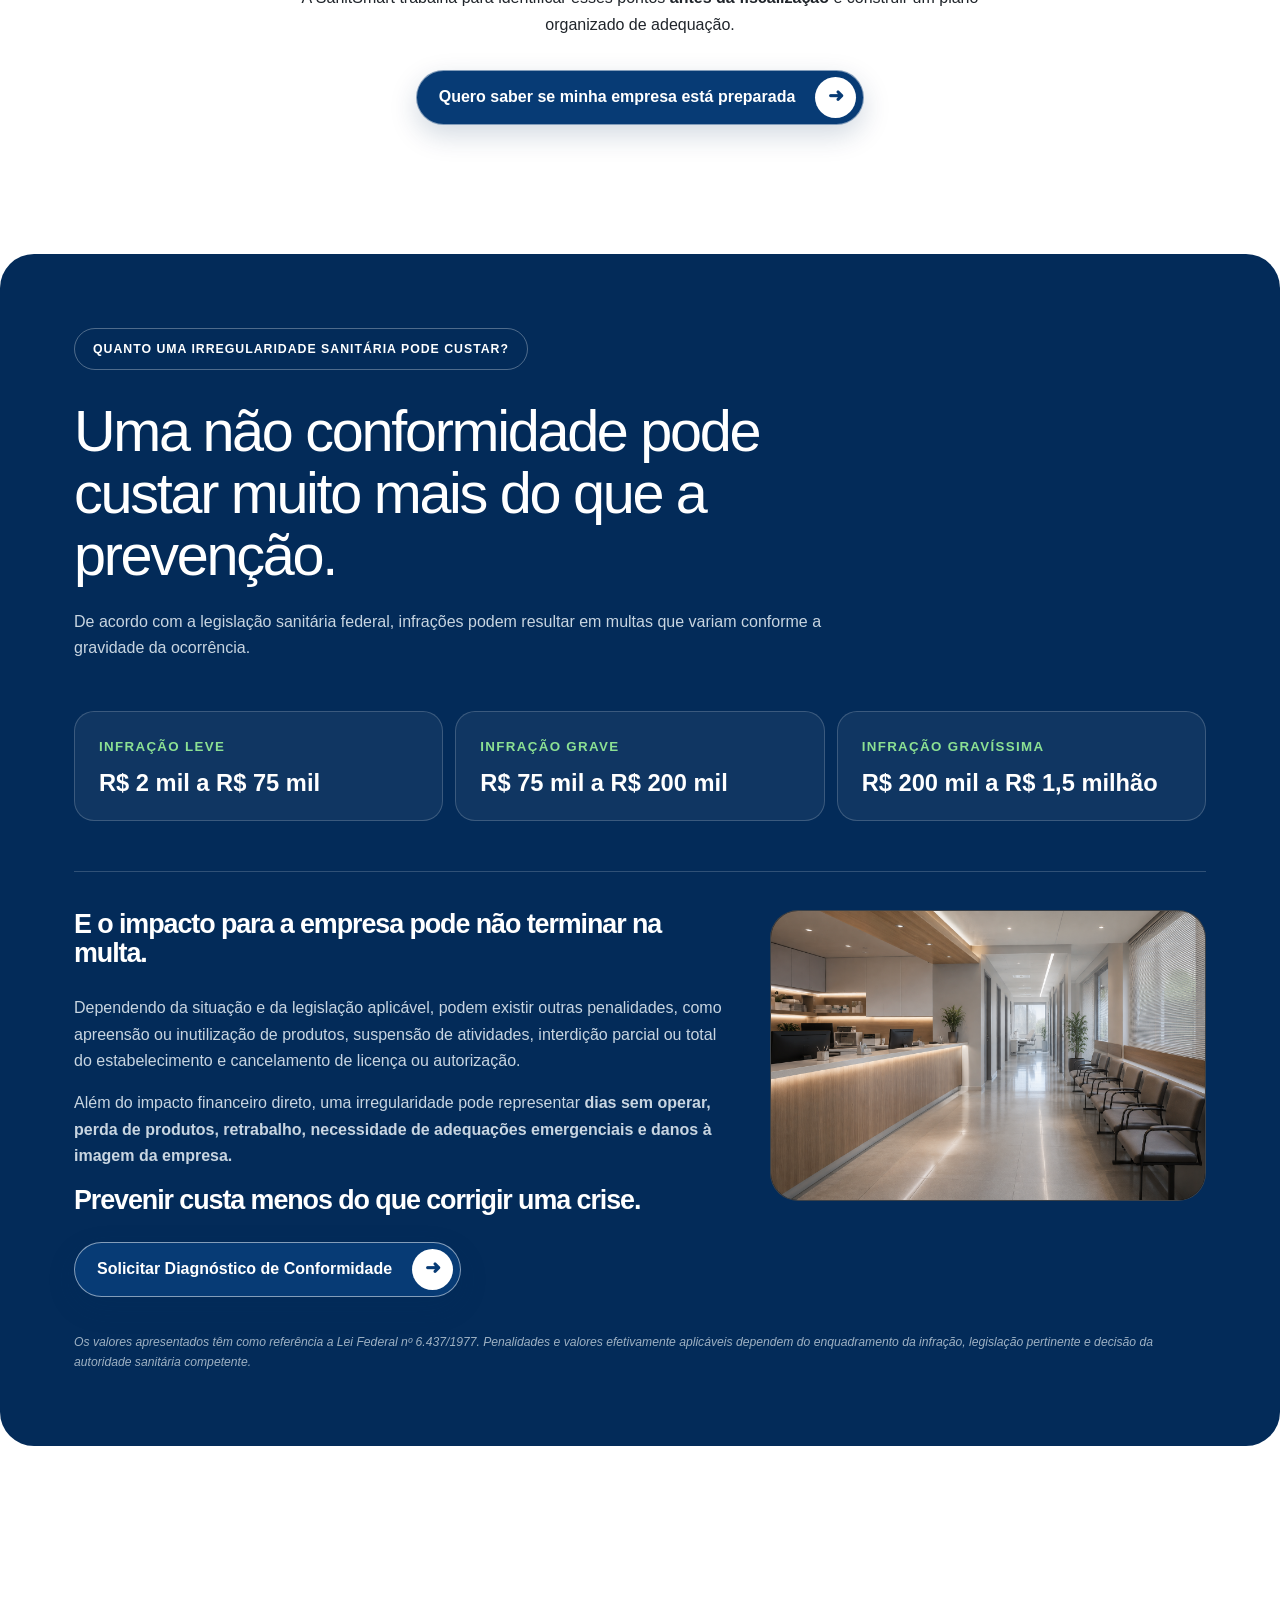
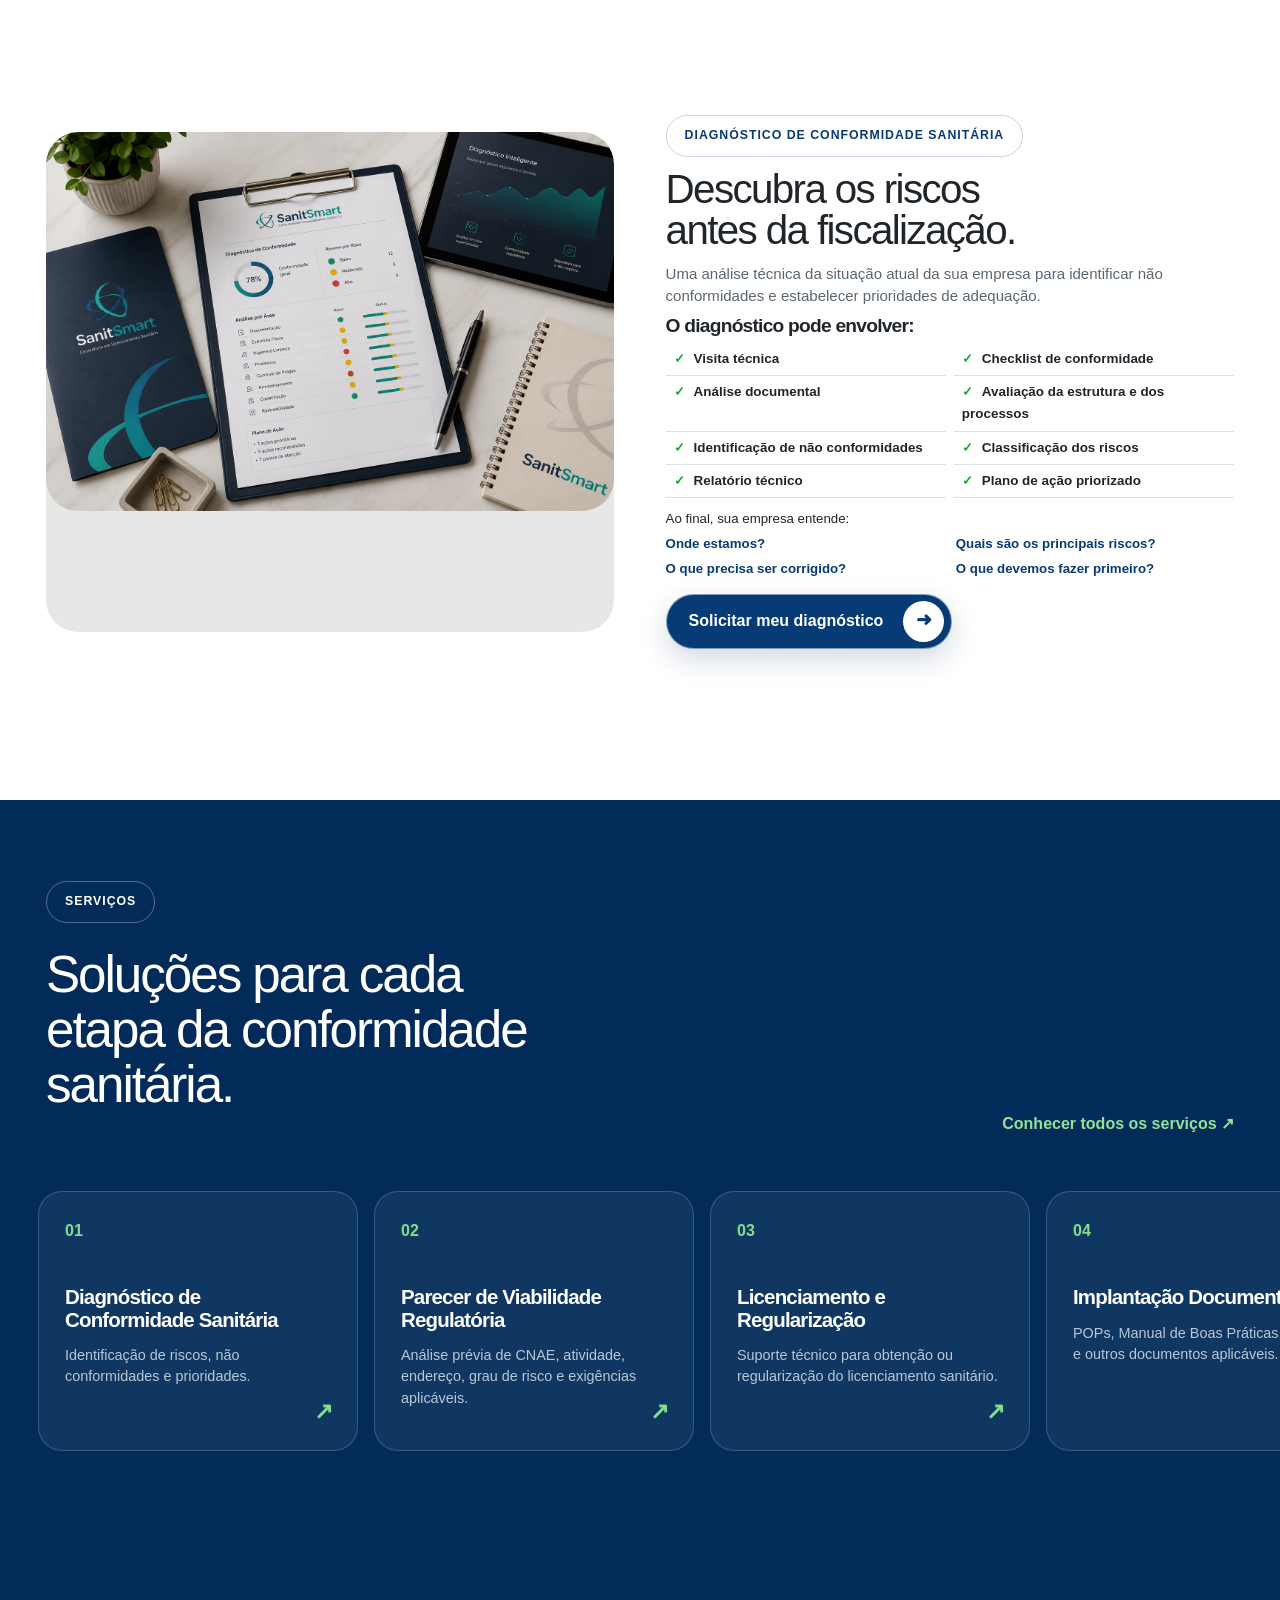
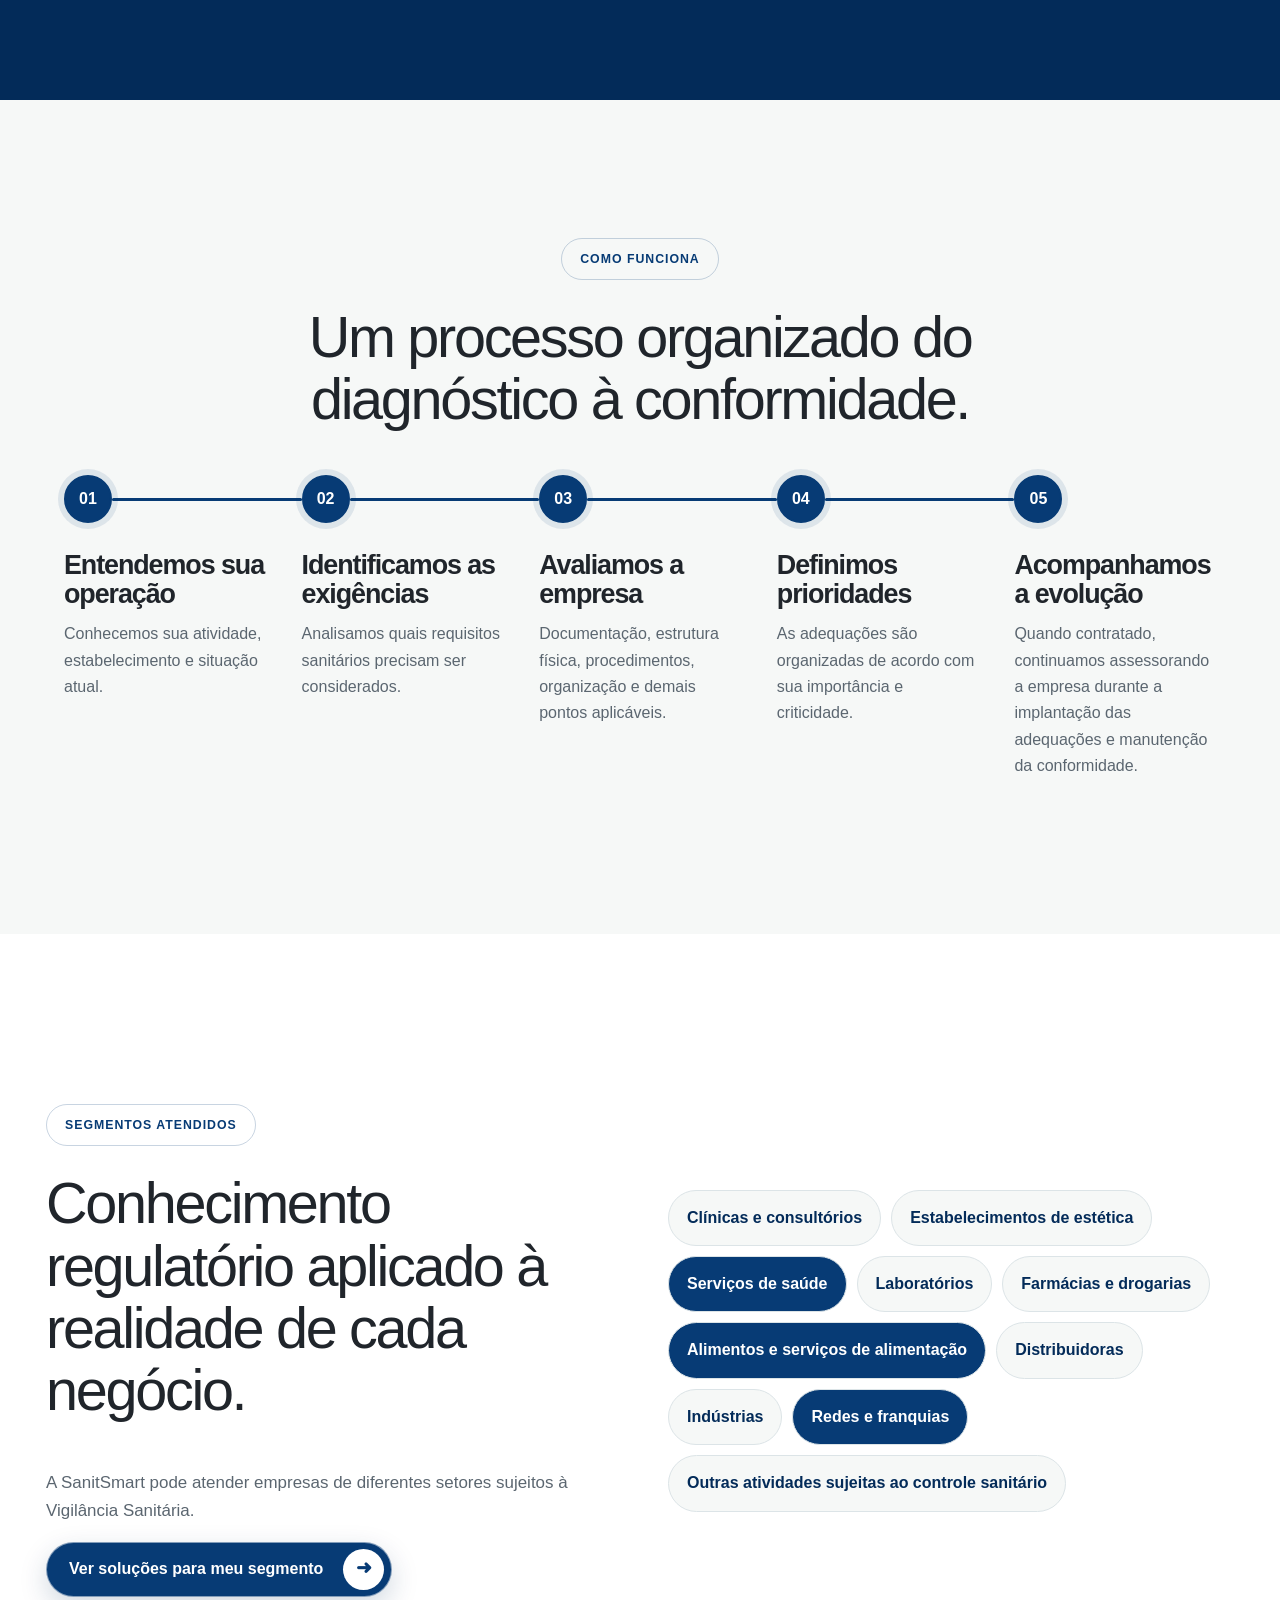
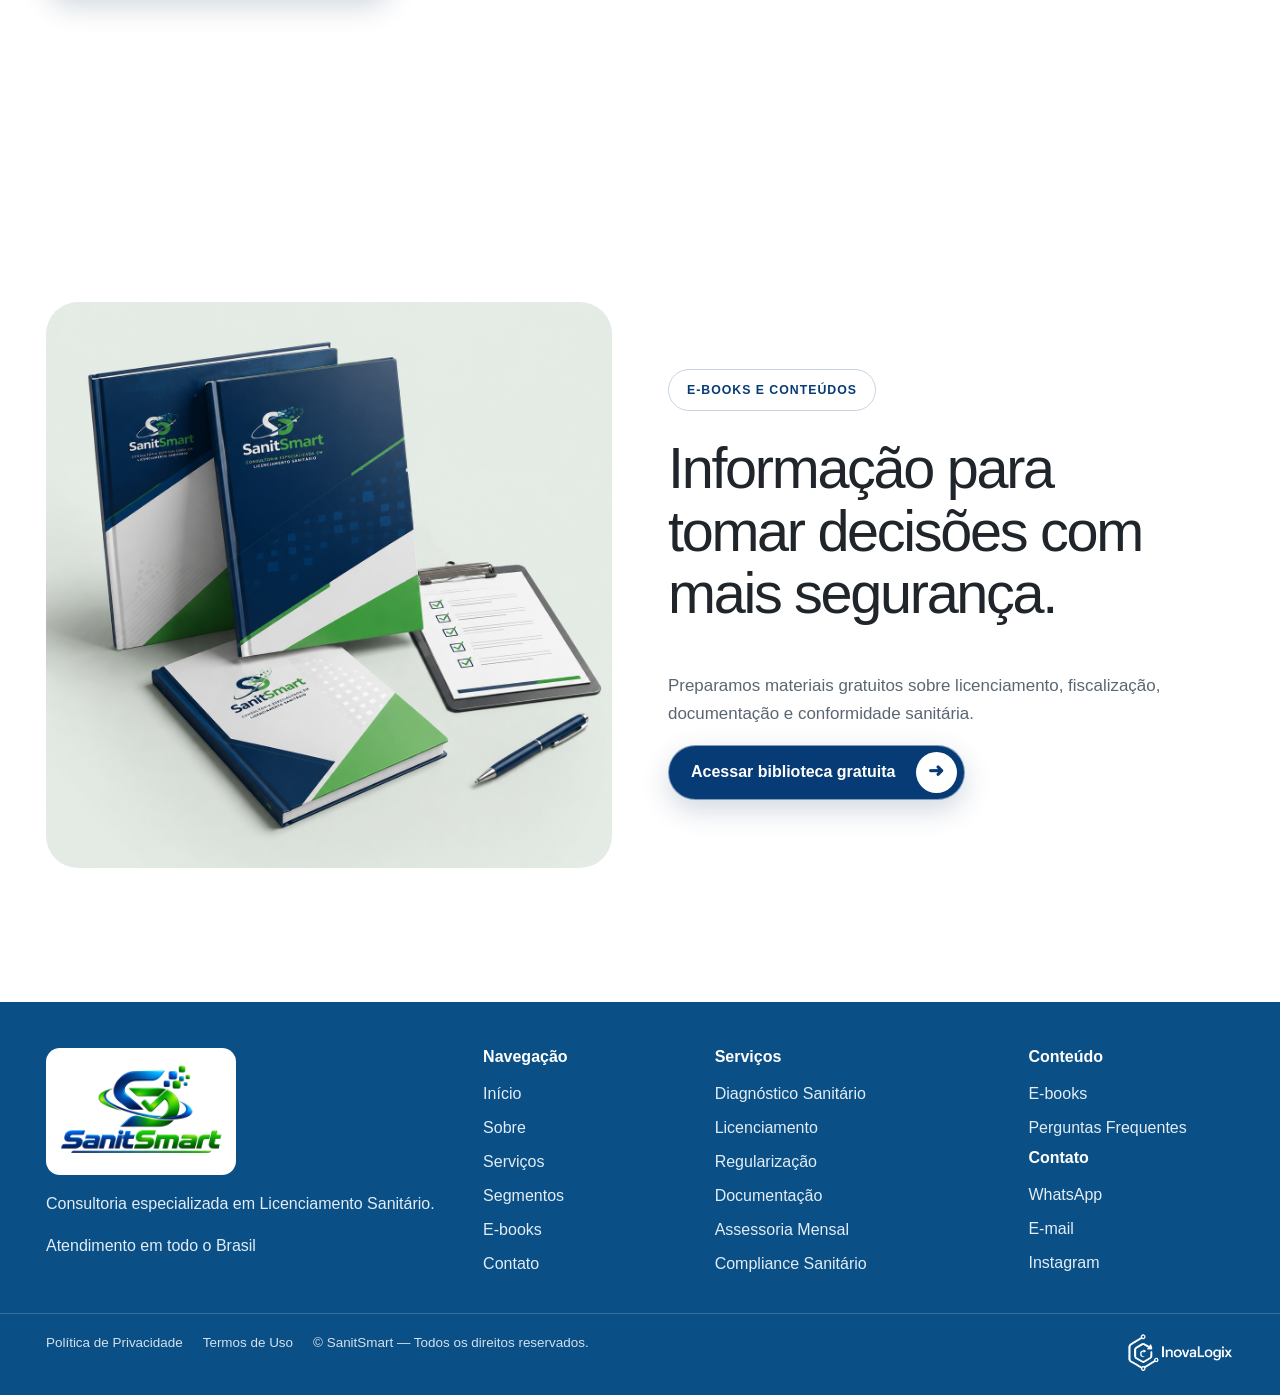
==== commit f748f26f: "Integra segmentos e revisa pagina de servicos" ====
--- a/index.html
+++ b/index.html
@@ -13,7 +13,7 @@
     <div class="wrap nav-wrap">
       <a class="brand" href="index.html" aria-label="SanitSmart — Início"><img src="logo.png" alt="SanitSmart" width="1536" height="1024"></a>
       <button class="menu-button" type="button" aria-label="Abrir menu" aria-expanded="false">☰</button>
-      <nav class="nav" aria-label="Menu principal"><a href="index.html" aria-current="page">Início</a><a href="sobre.html">Sobre a SanitSmart</a><a href="servicos.html">Serviços</a><a href="segmentos.html">Segmentos</a><a href="ebooks.html">E-books e Conteúdos</a><a href="contato.html">Contato</a></nav>
+      <nav class="nav" aria-label="Menu principal"><a href="index.html" aria-current="page">Início</a><a href="sobre.html">Sobre a SanitSmart</a><a href="servicos.html">Serviços</a><a href="ebooks.html">E-books e Conteúdos</a><a href="contato.html">Contato</a></nav>
     </div>
   </header>
   <main id="conteudo">
@@ -67,11 +67,11 @@
 
     <section class="process section"><div class="wrap"><header class="center-title process-heading reveal"><span class="pill">Como funciona</span><h2>Um processo organizado do<br> diagnóstico à conformidade.</h2></header><div class="process-line reveal"><article><b>01</b><h3>Entendemos sua operação</h3><p>Conhecemos sua atividade, estabelecimento e situação atual.</p></article><article><b>02</b><h3>Identificamos as exigências</h3><p>Analisamos quais requisitos sanitários precisam ser considerados.</p></article><article><b>03</b><h3>Avaliamos a empresa</h3><p>Documentação, estrutura física, procedimentos, organização e demais pontos aplicáveis.</p></article><article><b>04</b><h3>Definimos prioridades</h3><p>As adequações são organizadas de acordo com sua importância e criticidade.</p></article><article><b>05</b><h3>Acompanhamos a evolução</h3><p>Quando contratado, continuamos assessorando a empresa durante a implantação das adequações e manutenção da conformidade.</p></article></div></div></section>
 
-    <section class="segments section"><div class="wrap editorial-grid"><div class="editorial-copy reveal"><span class="pill">Segmentos atendidos</span><h2>Conhecimento regulatório aplicado à realidade de cada negócio.</h2><p>A SanitSmart pode atender empresas de diferentes setores sujeitos à Vigilância Sanitária.</p><a class="button button-blue conversion-cta" href="segmentos.html">Ver soluções para meu segmento <span>➜</span></a></div><div class="segment-cloud reveal"><span>Clínicas e consultórios</span><span>Estabelecimentos de estética</span><span>Serviços de saúde</span><span>Laboratórios</span><span>Farmácias e drogarias</span><span>Alimentos e serviços de alimentação</span><span>Distribuidoras</span><span>Indústrias</span><span>Redes e franquias</span><span>Outras atividades sujeitas ao controle sanitário</span></div></div></section>
+    <section class="segments section"><div class="wrap editorial-grid"><div class="editorial-copy reveal"><span class="pill">Segmentos atendidos</span><h2>Conhecimento regulatório aplicado à realidade de cada negócio.</h2><p>A SanitSmart pode atender empresas de diferentes setores sujeitos à Vigilância Sanitária.</p><a class="button button-blue conversion-cta" href="servicos.html#segmentos">Ver soluções para meu segmento <span>➜</span></a></div><div class="segment-cloud reveal"><span>Clínicas e consultórios</span><span>Estabelecimentos de estética</span><span>Serviços de saúde</span><span>Laboratórios</span><span>Farmácias e drogarias</span><span>Alimentos e serviços de alimentação</span><span>Distribuidoras</span><span>Indústrias</span><span>Redes e franquias</span><span>Outras atividades sujeitas ao controle sanitário</span></div></div></section>
 
     <section class="content section"><div class="wrap editorial-grid"><div class="book-visual book-photo reveal"><img src="ebooks-conteudos.png" alt="Cadernos, materiais institucionais e checklist da SanitSmart" loading="lazy"></div><div class="editorial-copy reveal"><span class="pill">E-books e Conteúdos</span><h2>Informação para tomar decisões com mais segurança.</h2><p>Preparamos materiais gratuitos sobre licenciamento, fiscalização, documentação e conformidade sanitária.</p><a class="button button-blue conversion-cta" href="ebooks.html">Acessar biblioteca gratuita <span>➜</span></a></div></div></section>
   </main>
-  <footer><div class="wrap footer-grid"><div><img class="footer-logo" src="logo.png" alt="SanitSmart" loading="lazy"><p>Consultoria especializada em Licenciamento Sanitário.</p><p>Atendimento em todo o Brasil</p></div><div><h3>Navegação</h3><a href="index.html">Início</a><a href="sobre.html">Sobre</a><a href="servicos.html">Serviços</a><a href="segmentos.html">Segmentos</a><a href="ebooks.html">E-books</a><a href="contato.html">Contato</a></div><div><h3>Serviços</h3><a href="servicos.html">Diagnóstico Sanitário</a><a href="servicos.html">Licenciamento</a><a href="servicos.html">Regularização</a><a href="servicos.html">Documentação</a><a href="servicos.html">Assessoria Mensal</a><a href="servicos.html">Compliance Sanitário</a></div><div><h3>Conteúdo</h3><a href="ebooks.html">E-books</a><a href="duvidas.html">Perguntas Frequentes</a><h3>Contato</h3><a href="https://wa.me/">WhatsApp</a><a href="mailto:">E-mail</a><a href="#">Instagram</a></div></div><div class="wrap copyright"><div><a href="#">Política de Privacidade</a><a href="#">Termos de Uso</a><span>© SanitSmart — Todos os direitos reservados.</span></div><img src="inovalogix-logo.png" alt="InovaLogix" loading="lazy"></div></footer>
+  <footer><div class="wrap footer-grid"><div><img class="footer-logo" src="logo.png" alt="SanitSmart" loading="lazy"><p>Consultoria especializada em Licenciamento Sanitário.</p><p>Atendimento em todo o Brasil</p></div><div><h3>Navegação</h3><a href="index.html">Início</a><a href="sobre.html">Sobre</a><a href="servicos.html">Serviços</a><a href="servicos.html#segmentos">Segmentos</a><a href="ebooks.html">E-books</a><a href="contato.html">Contato</a></div><div><h3>Serviços</h3><a href="servicos.html">Diagnóstico Sanitário</a><a href="servicos.html">Licenciamento</a><a href="servicos.html">Regularização</a><a href="servicos.html">Documentação</a><a href="servicos.html">Assessoria Mensal</a><a href="servicos.html">Compliance Sanitário</a></div><div><h3>Conteúdo</h3><a href="ebooks.html">E-books</a><a href="duvidas.html">Perguntas Frequentes</a><h3>Contato</h3><a href="https://wa.me/">WhatsApp</a><a href="mailto:">E-mail</a><a href="#">Instagram</a></div></div><div class="wrap copyright"><div><a href="#">Política de Privacidade</a><a href="#">Termos de Uso</a><span>© SanitSmart — Todos os direitos reservados.</span></div><img src="inovalogix-logo.png" alt="InovaLogix" loading="lazy"></div></footer>
   <a class="whatsapp-float" href="https://wa.me/" target="_blank" rel="noopener noreferrer" aria-label="Falar pelo WhatsApp agora!">
     <svg class="whatsapp-ring" viewBox="0 0 150 150" aria-hidden="true"><defs><path id="whatsapp-circle" d="M75,75 m-55,0 a55,55 0 1,1 110,0 a55,55 0 1,1 -110,0"/></defs><text><textPath href="#whatsapp-circle" startOffset="0%">Falar pelo WhatsApp agora! • Falar pelo WhatsApp agora! • </textPath></text></svg>
     <span class="whatsapp-icon" aria-hidden="true"><svg viewBox="0 0 32 32"><path d="M16.05 4.5A11.3 11.3 0 0 0 6.3 21.48L4.8 27l5.65-1.48A11.3 11.3 0 1 0 16.05 4.5Zm0 20.56c-1.82 0-3.58-.53-5.08-1.53l-.36-.22-3.35.88.9-3.27-.24-.38a9.25 9.25 0 1 1 8.13 4.52Zm5.08-6.94c-.28-.14-1.65-.81-1.9-.9-.26-.1-.45-.14-.64.14-.18.28-.72.9-.88 1.09-.16.18-.33.2-.61.07-1.65-.83-2.74-1.48-3.84-3.36-.29-.5.29-.46.83-1.53.09-.18.05-.35-.02-.49-.07-.14-.63-1.53-.87-2.09-.23-.55-.46-.47-.63-.48h-.54c-.19 0-.49.07-.75.35-.25.28-.98.96-.98 2.34s1 2.71 1.14 2.9c.14.18 1.97 3 4.77 4.21 1.77.76 2.46.83 3.34.7 1.07-.16 1.65-.96 1.88-1.89.23-.93.23-1.72.16-1.89-.07-.16-.26-.25-.54-.39Z"/></svg></span>
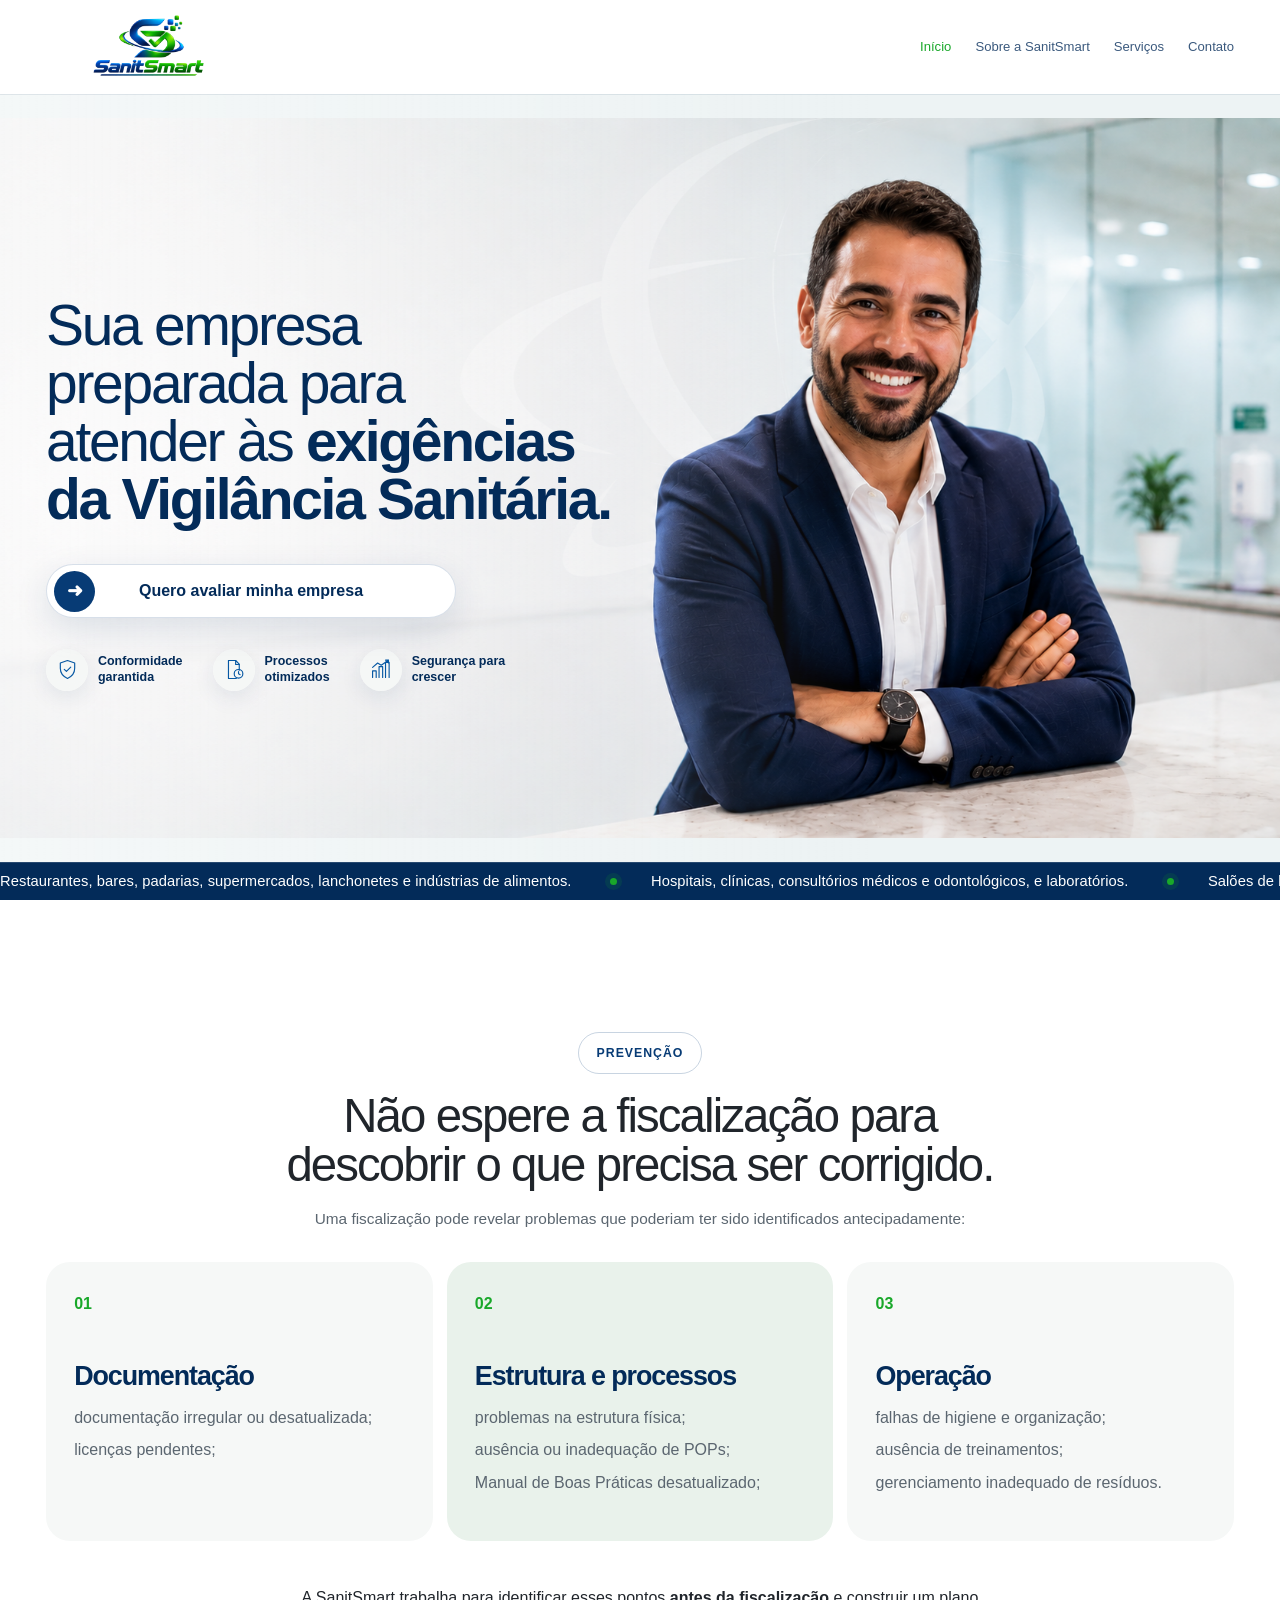
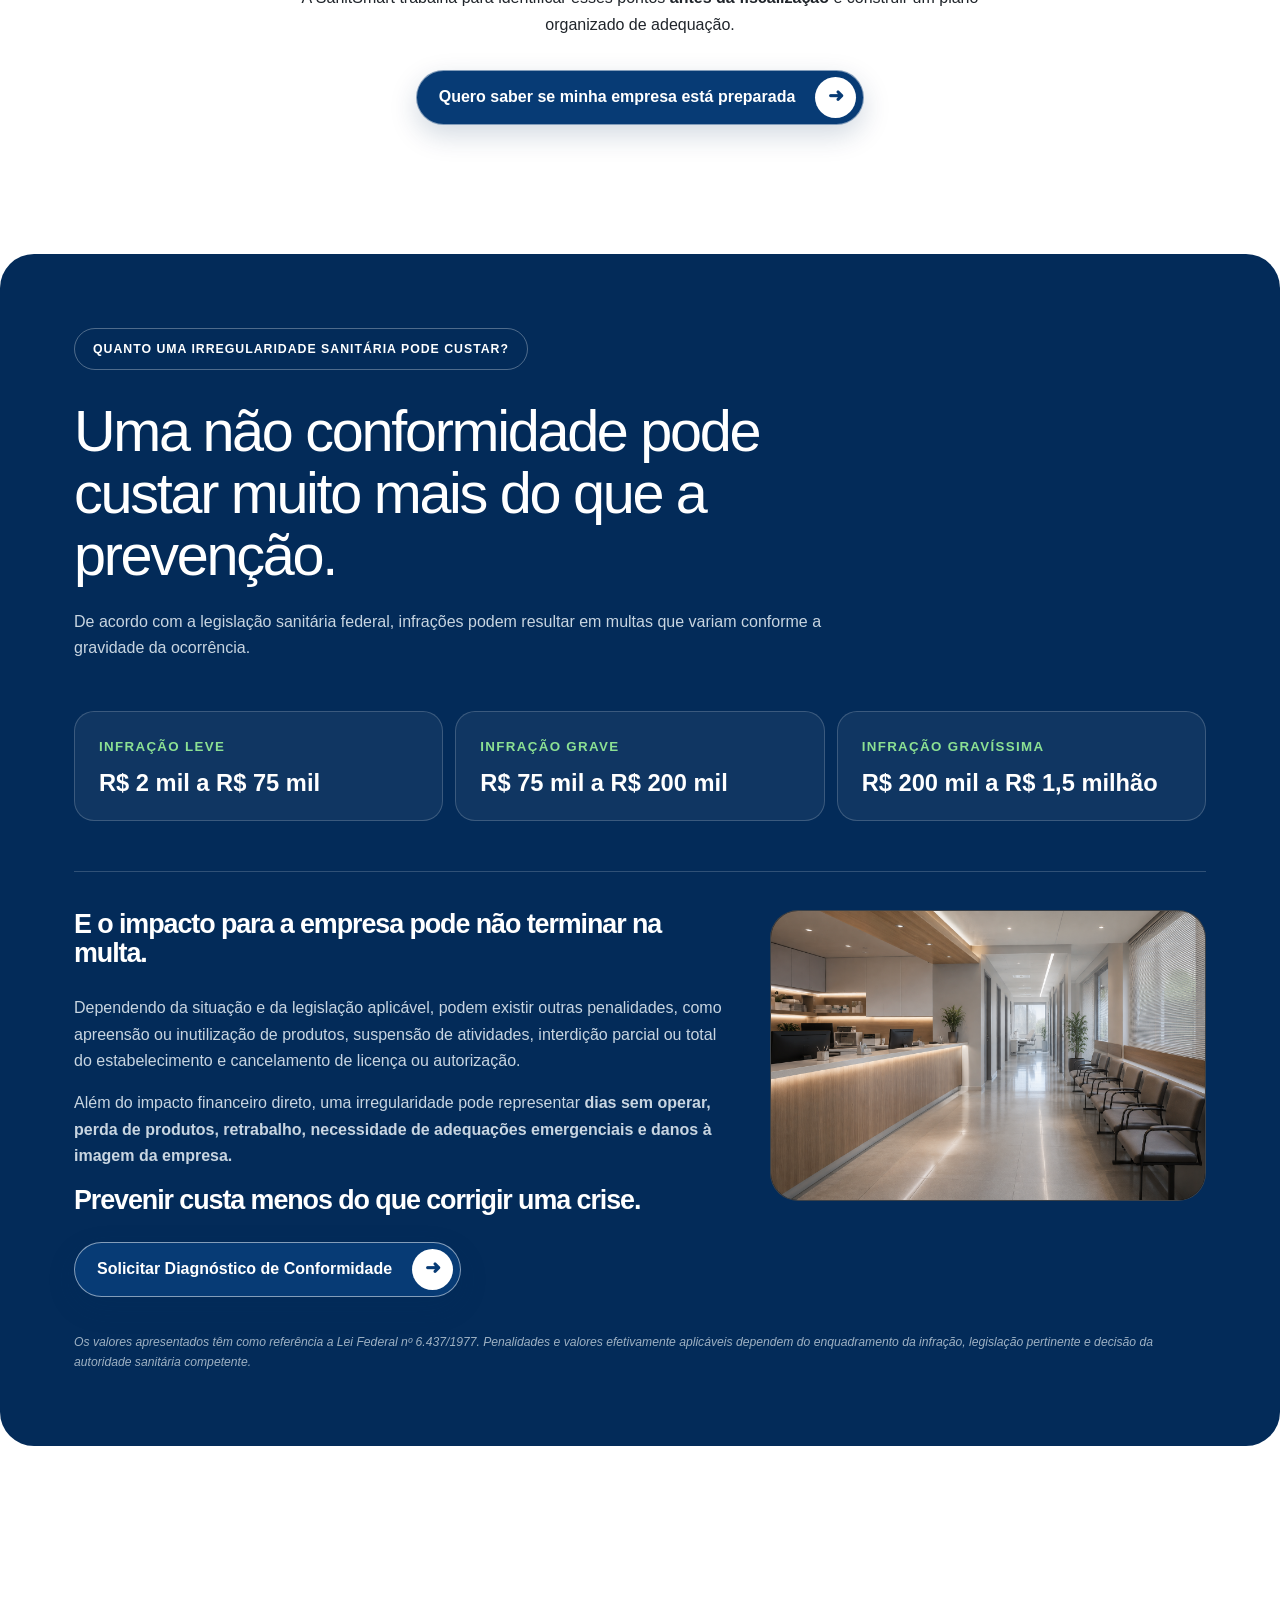
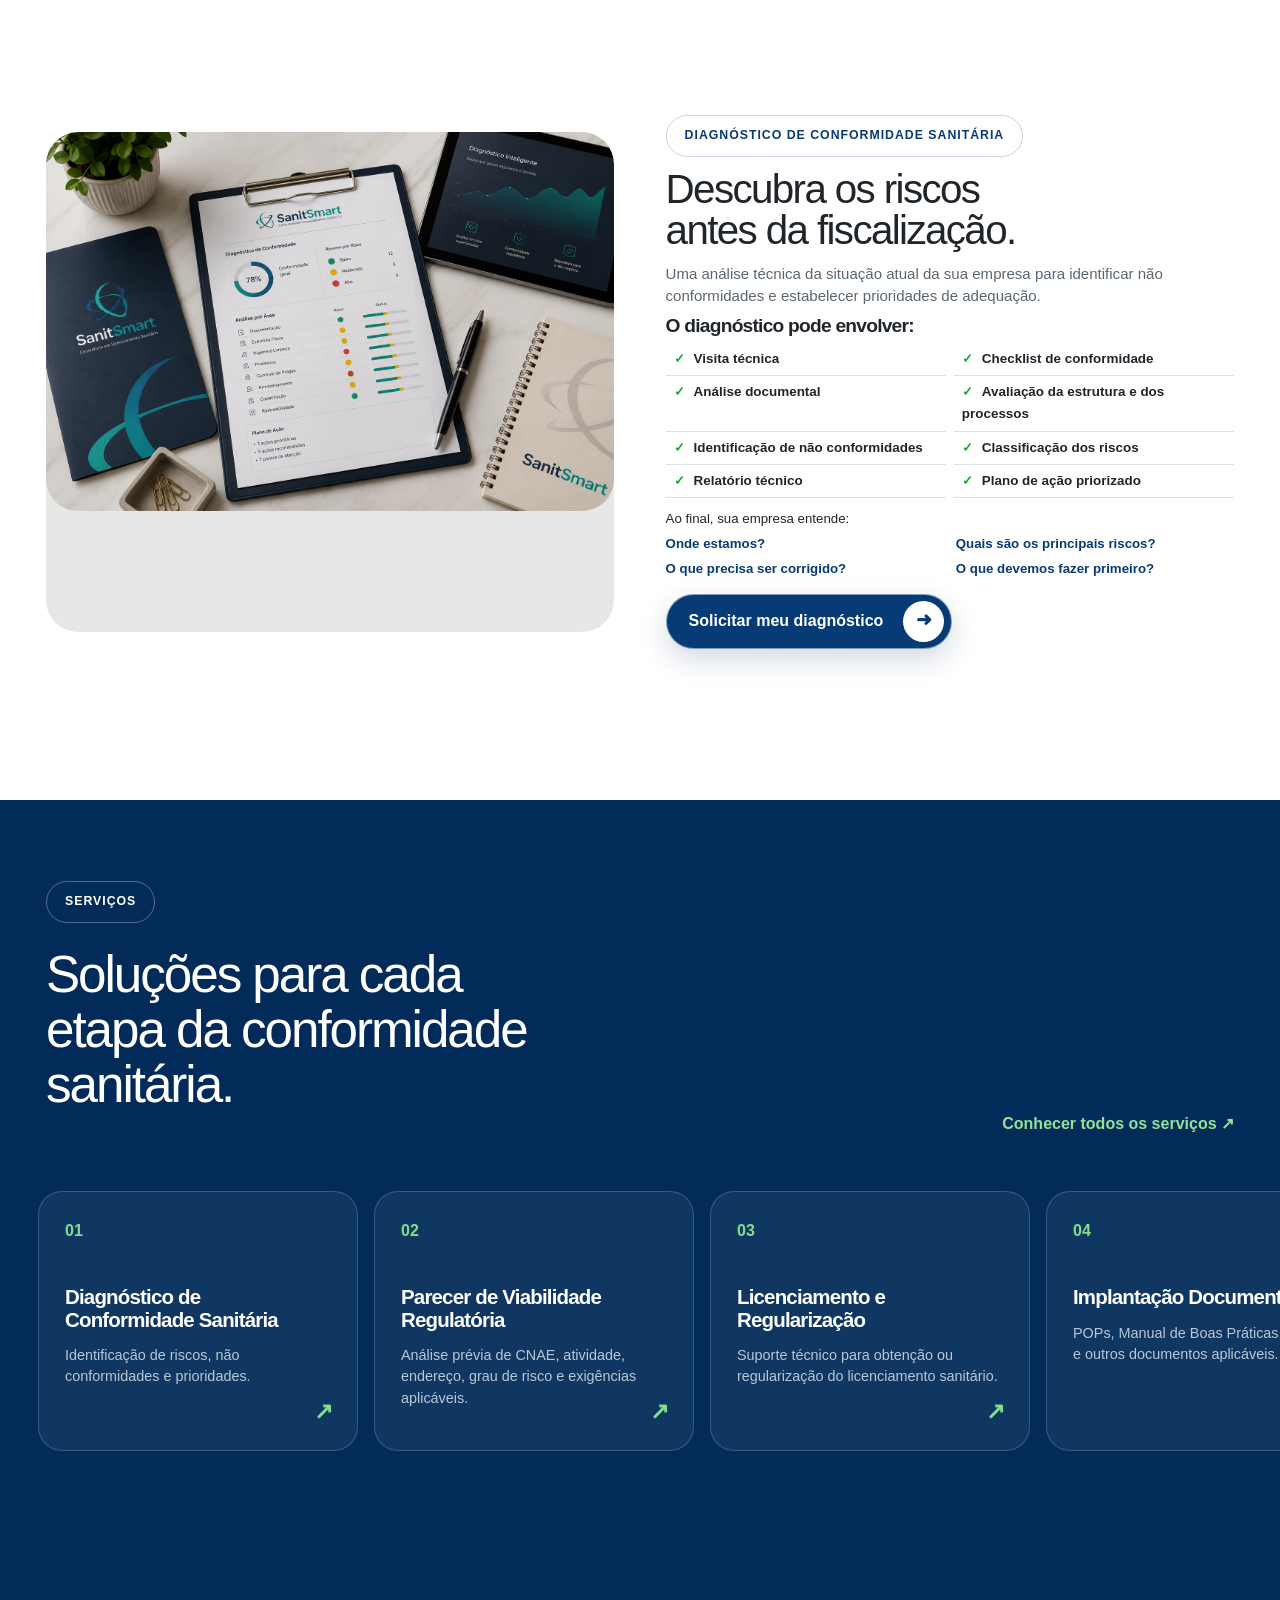
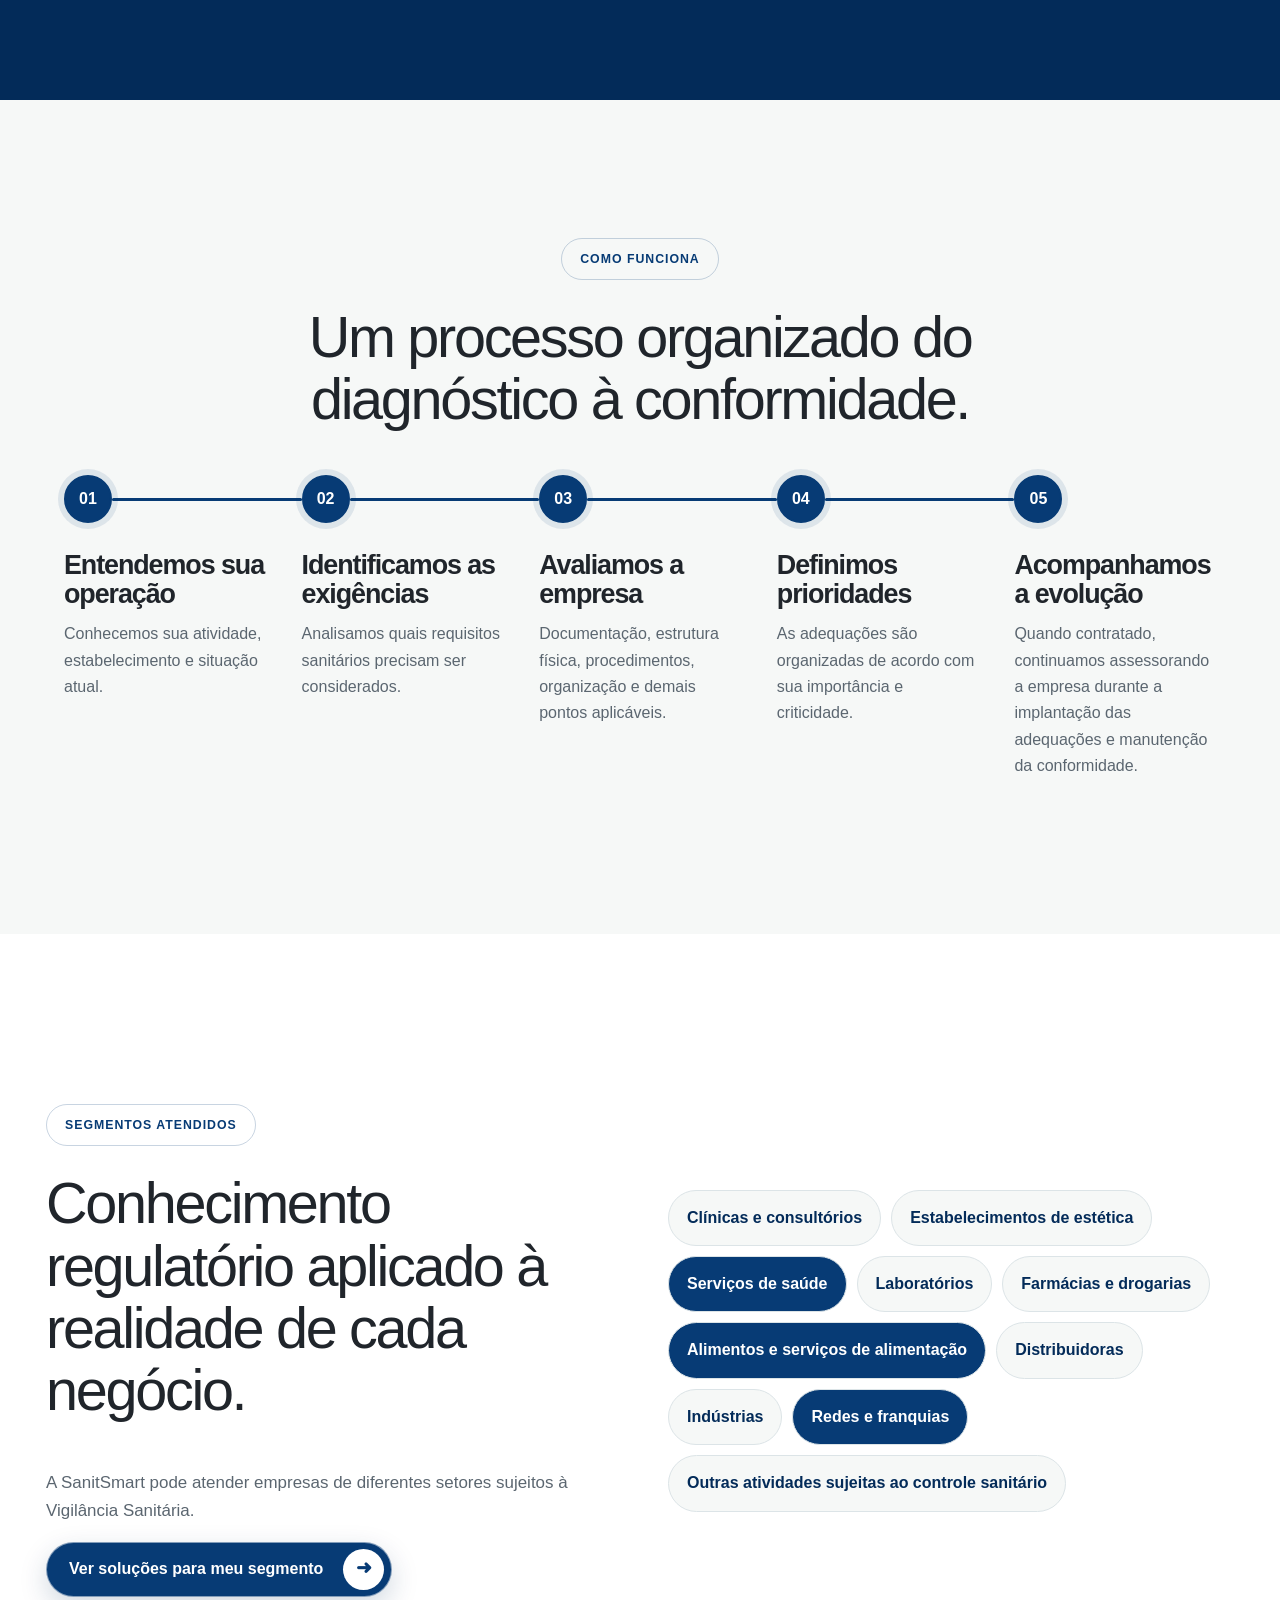
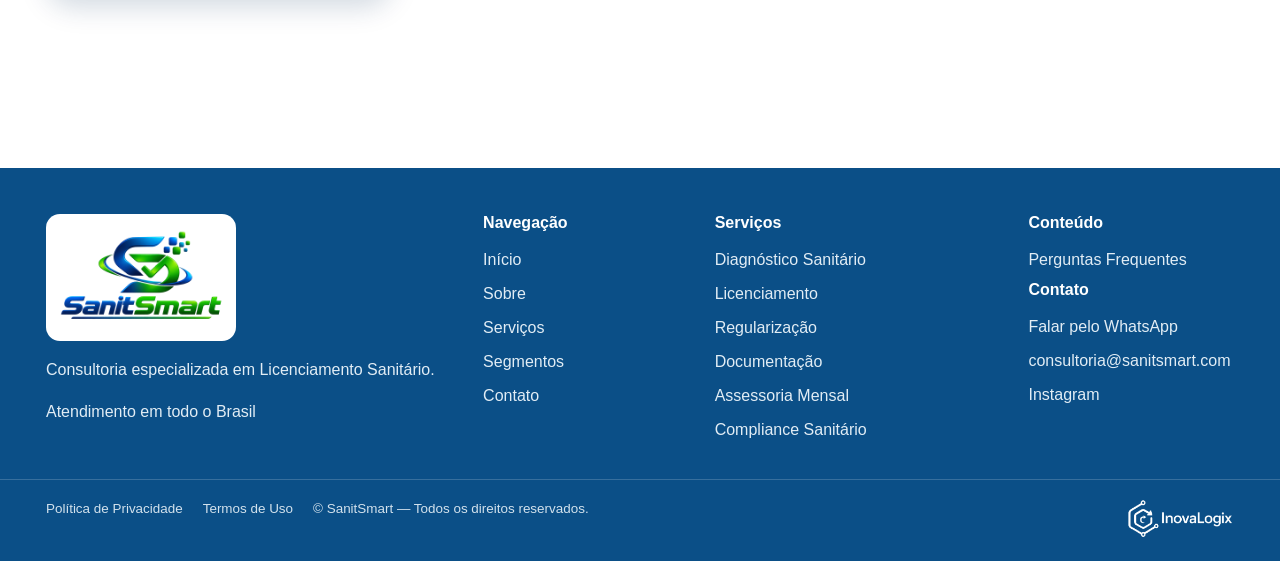
==== commit 2d9beef9: "Atualiza paginas, contatos e experiencia responsiva" ====
--- a/index.html
+++ b/index.html
@@ -13,7 +13,7 @@
     <div class="wrap nav-wrap">
       <a class="brand" href="index.html" aria-label="SanitSmart — Início"><img src="logo.png" alt="SanitSmart" width="1536" height="1024"></a>
       <button class="menu-button" type="button" aria-label="Abrir menu" aria-expanded="false">☰</button>
-      <nav class="nav" aria-label="Menu principal"><a href="index.html" aria-current="page">Início</a><a href="sobre.html">Sobre a SanitSmart</a><a href="servicos.html">Serviços</a><a href="ebooks.html">E-books e Conteúdos</a><a href="contato.html">Contato</a></nav>
+      <nav class="nav" aria-label="Menu principal"><a href="index.html" aria-current="page">Início</a><a href="sobre.html">Sobre a SanitSmart</a><a href="servicos.html">Serviços</a><a href="contato.html">Contato</a></nav>
     </div>
   </header>
   <main id="conteudo">
@@ -68,11 +68,9 @@
     <section class="process section"><div class="wrap"><header class="center-title process-heading reveal"><span class="pill">Como funciona</span><h2>Um processo organizado do<br> diagnóstico à conformidade.</h2></header><div class="process-line reveal"><article><b>01</b><h3>Entendemos sua operação</h3><p>Conhecemos sua atividade, estabelecimento e situação atual.</p></article><article><b>02</b><h3>Identificamos as exigências</h3><p>Analisamos quais requisitos sanitários precisam ser considerados.</p></article><article><b>03</b><h3>Avaliamos a empresa</h3><p>Documentação, estrutura física, procedimentos, organização e demais pontos aplicáveis.</p></article><article><b>04</b><h3>Definimos prioridades</h3><p>As adequações são organizadas de acordo com sua importância e criticidade.</p></article><article><b>05</b><h3>Acompanhamos a evolução</h3><p>Quando contratado, continuamos assessorando a empresa durante a implantação das adequações e manutenção da conformidade.</p></article></div></div></section>
 
     <section class="segments section"><div class="wrap editorial-grid"><div class="editorial-copy reveal"><span class="pill">Segmentos atendidos</span><h2>Conhecimento regulatório aplicado à realidade de cada negócio.</h2><p>A SanitSmart pode atender empresas de diferentes setores sujeitos à Vigilância Sanitária.</p><a class="button button-blue conversion-cta" href="servicos.html#segmentos">Ver soluções para meu segmento <span>➜</span></a></div><div class="segment-cloud reveal"><span>Clínicas e consultórios</span><span>Estabelecimentos de estética</span><span>Serviços de saúde</span><span>Laboratórios</span><span>Farmácias e drogarias</span><span>Alimentos e serviços de alimentação</span><span>Distribuidoras</span><span>Indústrias</span><span>Redes e franquias</span><span>Outras atividades sujeitas ao controle sanitário</span></div></div></section>
-
-    <section class="content section"><div class="wrap editorial-grid"><div class="book-visual book-photo reveal"><img src="ebooks-conteudos.png" alt="Cadernos, materiais institucionais e checklist da SanitSmart" loading="lazy"></div><div class="editorial-copy reveal"><span class="pill">E-books e Conteúdos</span><h2>Informação para tomar decisões com mais segurança.</h2><p>Preparamos materiais gratuitos sobre licenciamento, fiscalização, documentação e conformidade sanitária.</p><a class="button button-blue conversion-cta" href="ebooks.html">Acessar biblioteca gratuita <span>➜</span></a></div></div></section>
   </main>
-  <footer><div class="wrap footer-grid"><div><img class="footer-logo" src="logo.png" alt="SanitSmart" loading="lazy"><p>Consultoria especializada em Licenciamento Sanitário.</p><p>Atendimento em todo o Brasil</p></div><div><h3>Navegação</h3><a href="index.html">Início</a><a href="sobre.html">Sobre</a><a href="servicos.html">Serviços</a><a href="servicos.html#segmentos">Segmentos</a><a href="ebooks.html">E-books</a><a href="contato.html">Contato</a></div><div><h3>Serviços</h3><a href="servicos.html">Diagnóstico Sanitário</a><a href="servicos.html">Licenciamento</a><a href="servicos.html">Regularização</a><a href="servicos.html">Documentação</a><a href="servicos.html">Assessoria Mensal</a><a href="servicos.html">Compliance Sanitário</a></div><div><h3>Conteúdo</h3><a href="ebooks.html">E-books</a><a href="duvidas.html">Perguntas Frequentes</a><h3>Contato</h3><a href="https://wa.me/">WhatsApp</a><a href="mailto:">E-mail</a><a href="#">Instagram</a></div></div><div class="wrap copyright"><div><a href="#">Política de Privacidade</a><a href="#">Termos de Uso</a><span>© SanitSmart — Todos os direitos reservados.</span></div><img src="inovalogix-logo.png" alt="InovaLogix" loading="lazy"></div></footer>
-  <a class="whatsapp-float" href="https://wa.me/" target="_blank" rel="noopener noreferrer" aria-label="Falar pelo WhatsApp agora!">
+  <footer><div class="wrap footer-grid"><div><img class="footer-logo" src="logo.png" alt="SanitSmart" loading="lazy"><p>Consultoria especializada em Licenciamento Sanitário.</p><p>Atendimento em todo o Brasil</p></div><div><h3>Navegação</h3><a href="index.html">Início</a><a href="sobre.html">Sobre</a><a href="servicos.html">Serviços</a><a href="servicos.html#segmentos">Segmentos</a><a href="contato.html">Contato</a></div><div><h3>Serviços</h3><a href="servicos.html">Diagnóstico Sanitário</a><a href="servicos.html">Licenciamento</a><a href="servicos.html">Regularização</a><a href="servicos.html">Documentação</a><a href="servicos.html">Assessoria Mensal</a><a href="servicos.html">Compliance Sanitário</a></div><div><h3>Conteúdo</h3><a href="duvidas.html">Perguntas Frequentes</a><h3>Contato</h3><a href="https://wa.me/">WhatsApp</a><a href="mailto:consultoria@sanitsmart.com">consultoria@sanitsmart.com</a><a href="#">Instagram</a></div></div><div class="wrap copyright"><div><a href="#">Política de Privacidade</a><a href="#">Termos de Uso</a><span>© SanitSmart — Todos os direitos reservados.</span></div><img src="inovalogix-logo.png" alt="InovaLogix" loading="lazy"></div></footer>
+  <a class="whatsapp-float" href="https://wa.me/?text=Ol%C3%A1%2C%20quero%20conhecer%20as%20solu%C3%A7%C3%B5es%20da%20SanitSmart%20para%20minha%20empresa." target="_blank" rel="noopener noreferrer" aria-label="Falar pelo WhatsApp agora!">
     <svg class="whatsapp-ring" viewBox="0 0 150 150" aria-hidden="true"><defs><path id="whatsapp-circle" d="M75,75 m-55,0 a55,55 0 1,1 110,0 a55,55 0 1,1 -110,0"/></defs><text><textPath href="#whatsapp-circle" startOffset="0%">Falar pelo WhatsApp agora! • Falar pelo WhatsApp agora! • </textPath></text></svg>
     <span class="whatsapp-icon" aria-hidden="true"><svg viewBox="0 0 32 32"><path d="M16.05 4.5A11.3 11.3 0 0 0 6.3 21.48L4.8 27l5.65-1.48A11.3 11.3 0 1 0 16.05 4.5Zm0 20.56c-1.82 0-3.58-.53-5.08-1.53l-.36-.22-3.35.88.9-3.27-.24-.38a9.25 9.25 0 1 1 8.13 4.52Zm5.08-6.94c-.28-.14-1.65-.81-1.9-.9-.26-.1-.45-.14-.64.14-.18.28-.72.9-.88 1.09-.16.18-.33.2-.61.07-1.65-.83-2.74-1.48-3.84-3.36-.29-.5.29-.46.83-1.53.09-.18.05-.35-.02-.49-.07-.14-.63-1.53-.87-2.09-.23-.55-.46-.47-.63-.48h-.54c-.19 0-.49.07-.75.35-.25.28-.98.96-.98 2.34s1 2.71 1.14 2.9c.14.18 1.97 3 4.77 4.21 1.77.76 2.46.83 3.34.7 1.07-.16 1.65-.96 1.88-1.89.23-.93.23-1.72.16-1.89-.07-.16-.26-.25-.54-.39Z"/></svg></span>
   </a>
--- a/home.css
+++ b/home.css
@@ -474,3 +474,10 @@
 .book-photo>img{width:100%;height:100%;object-fit:cover;border-radius:inherit;transition:transform .7s cubic-bezier(.16,1,.3,1)}
 .book-photo:hover>img{transform:scale(1.025)}
 @media(max-width:767px){.book-photo{width:100%;min-height:0;aspect-ratio:1}}
+
+/* Profundidade 3D acionada pela rolagem — Hero Home */
+.hero.scroll-motion-hero{--hero-scroll:0;--hero-bg-shift:0px;perspective:1400px;transform-style:preserve-3d;background-position-y:calc(50% + var(--hero-bg-shift))}
+.hero.scroll-motion-hero .hero-grid{transform:translate3d(0,calc(var(--hero-scroll) * -22px),calc(var(--hero-scroll) * 46px)) rotateX(calc(var(--hero-scroll) * 1.15deg));transform-origin:center top;transform-style:preserve-3d;will-change:transform}
+.hero.scroll-motion-hero .hero-copy{transform:translate3d(0,calc(var(--hero-scroll) * -12px),calc(var(--hero-scroll) * 34px));will-change:transform}
+.hero.scroll-motion-hero:after{transform:translate3d(0,calc(var(--hero-scroll) * 10px),-20px) scale(1.025);transform-origin:center;will-change:transform}
+@media(prefers-reduced-motion:reduce){.hero.scroll-motion-hero,.hero.scroll-motion-hero .hero-grid,.hero.scroll-motion-hero .hero-copy,.hero.scroll-motion-hero:after{transform:none!important;background-position-y:center!important;will-change:auto}}
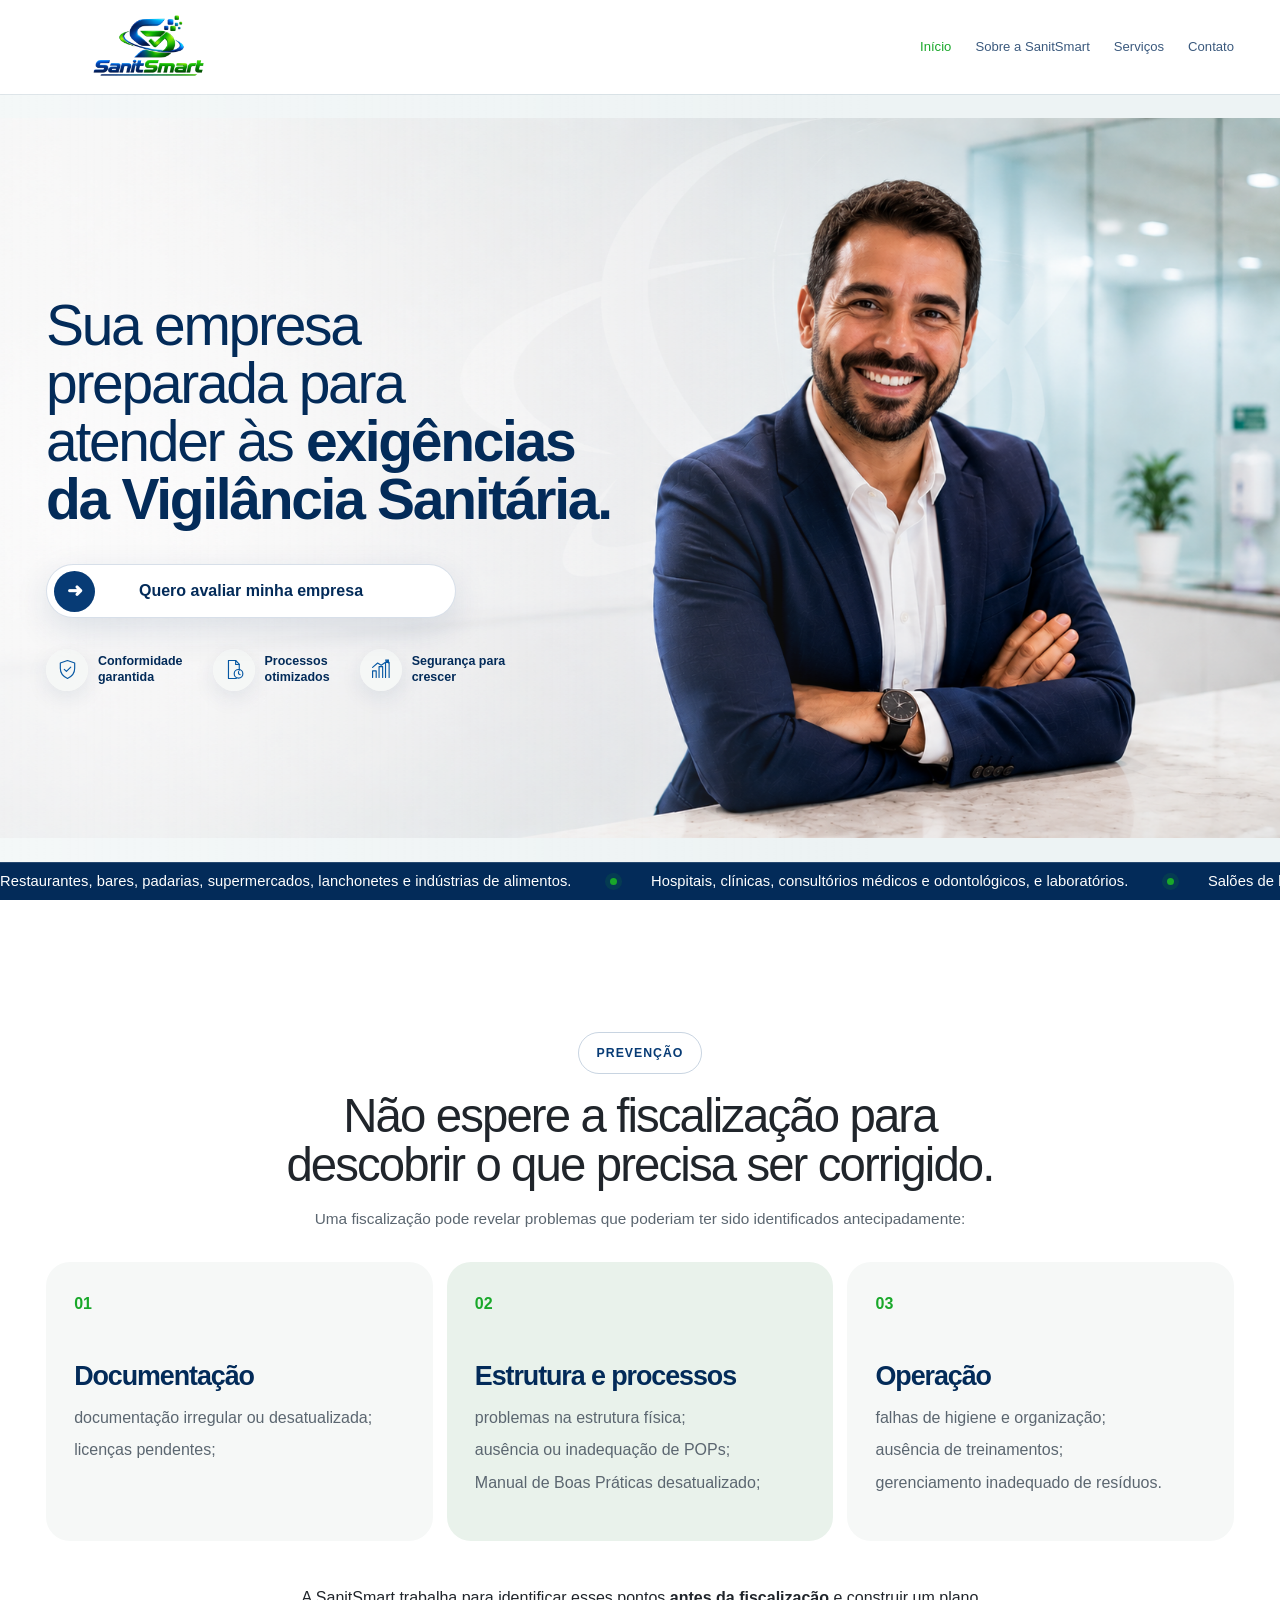
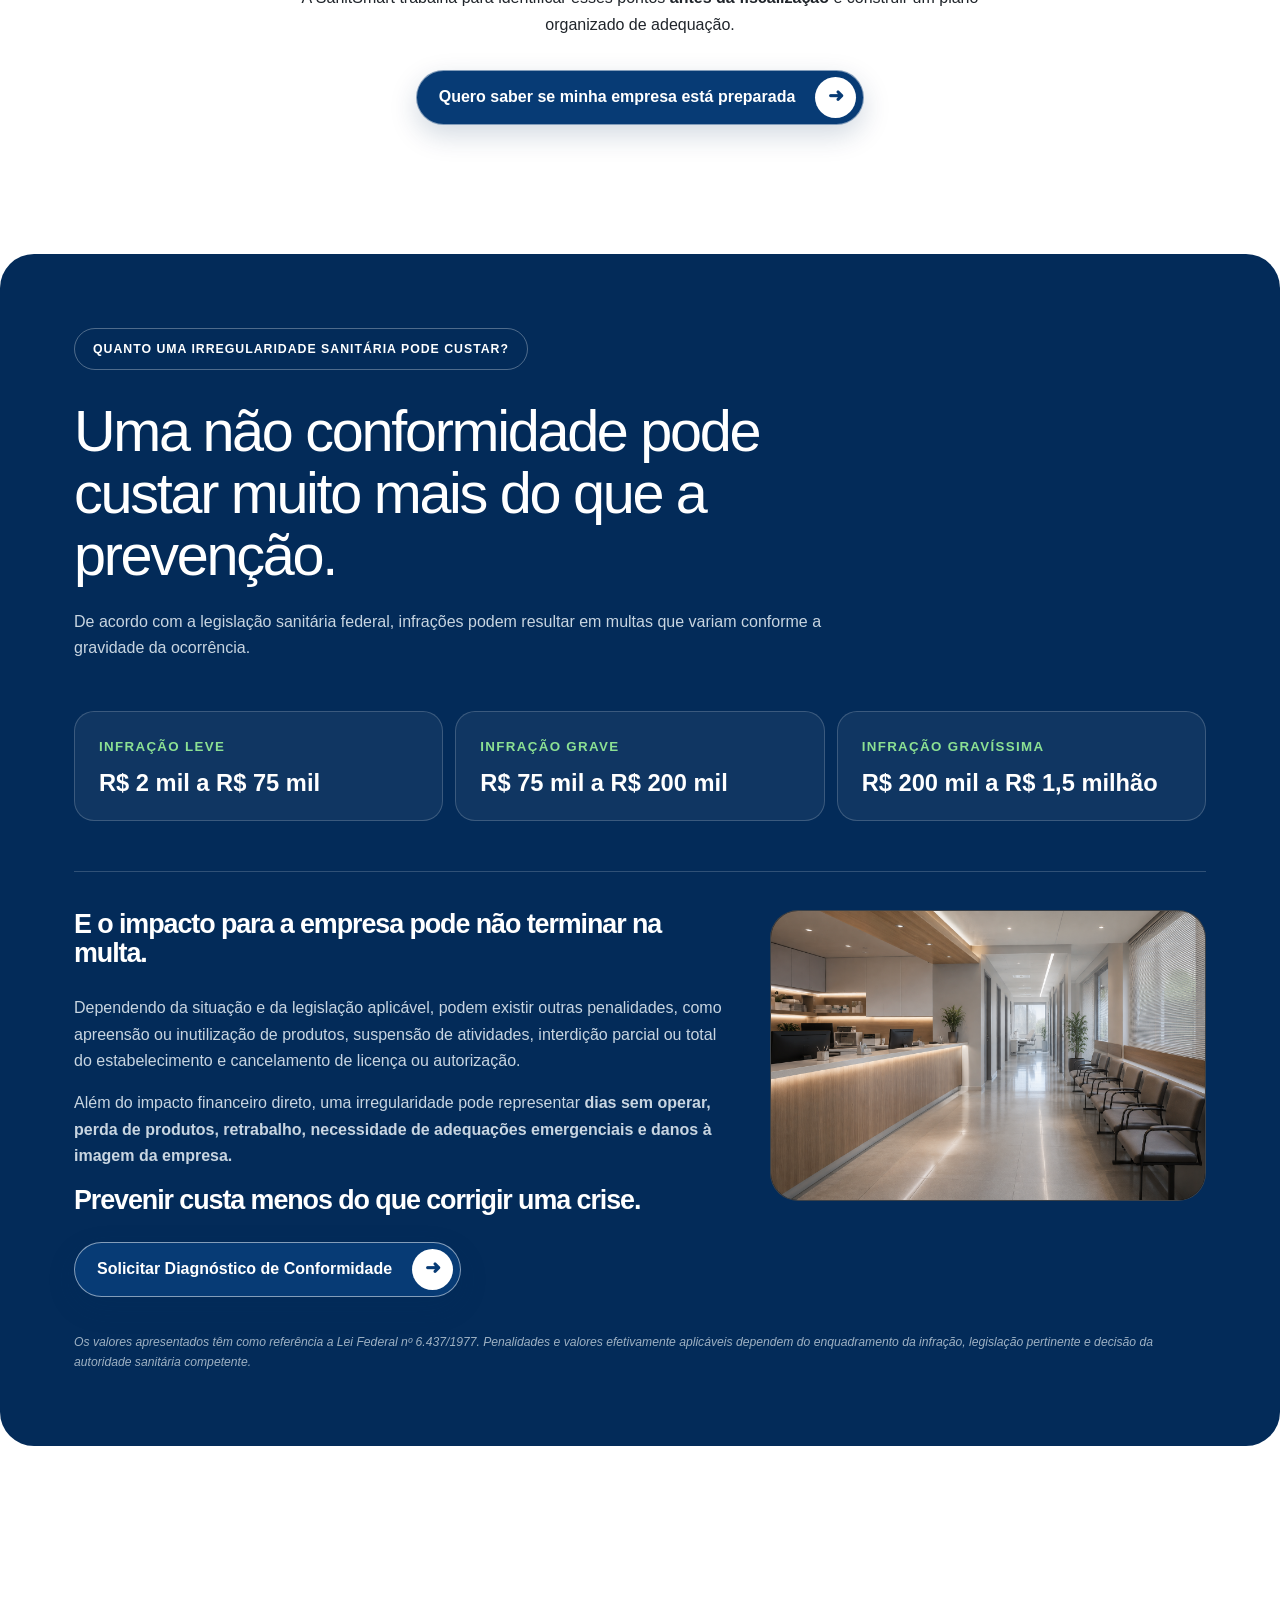
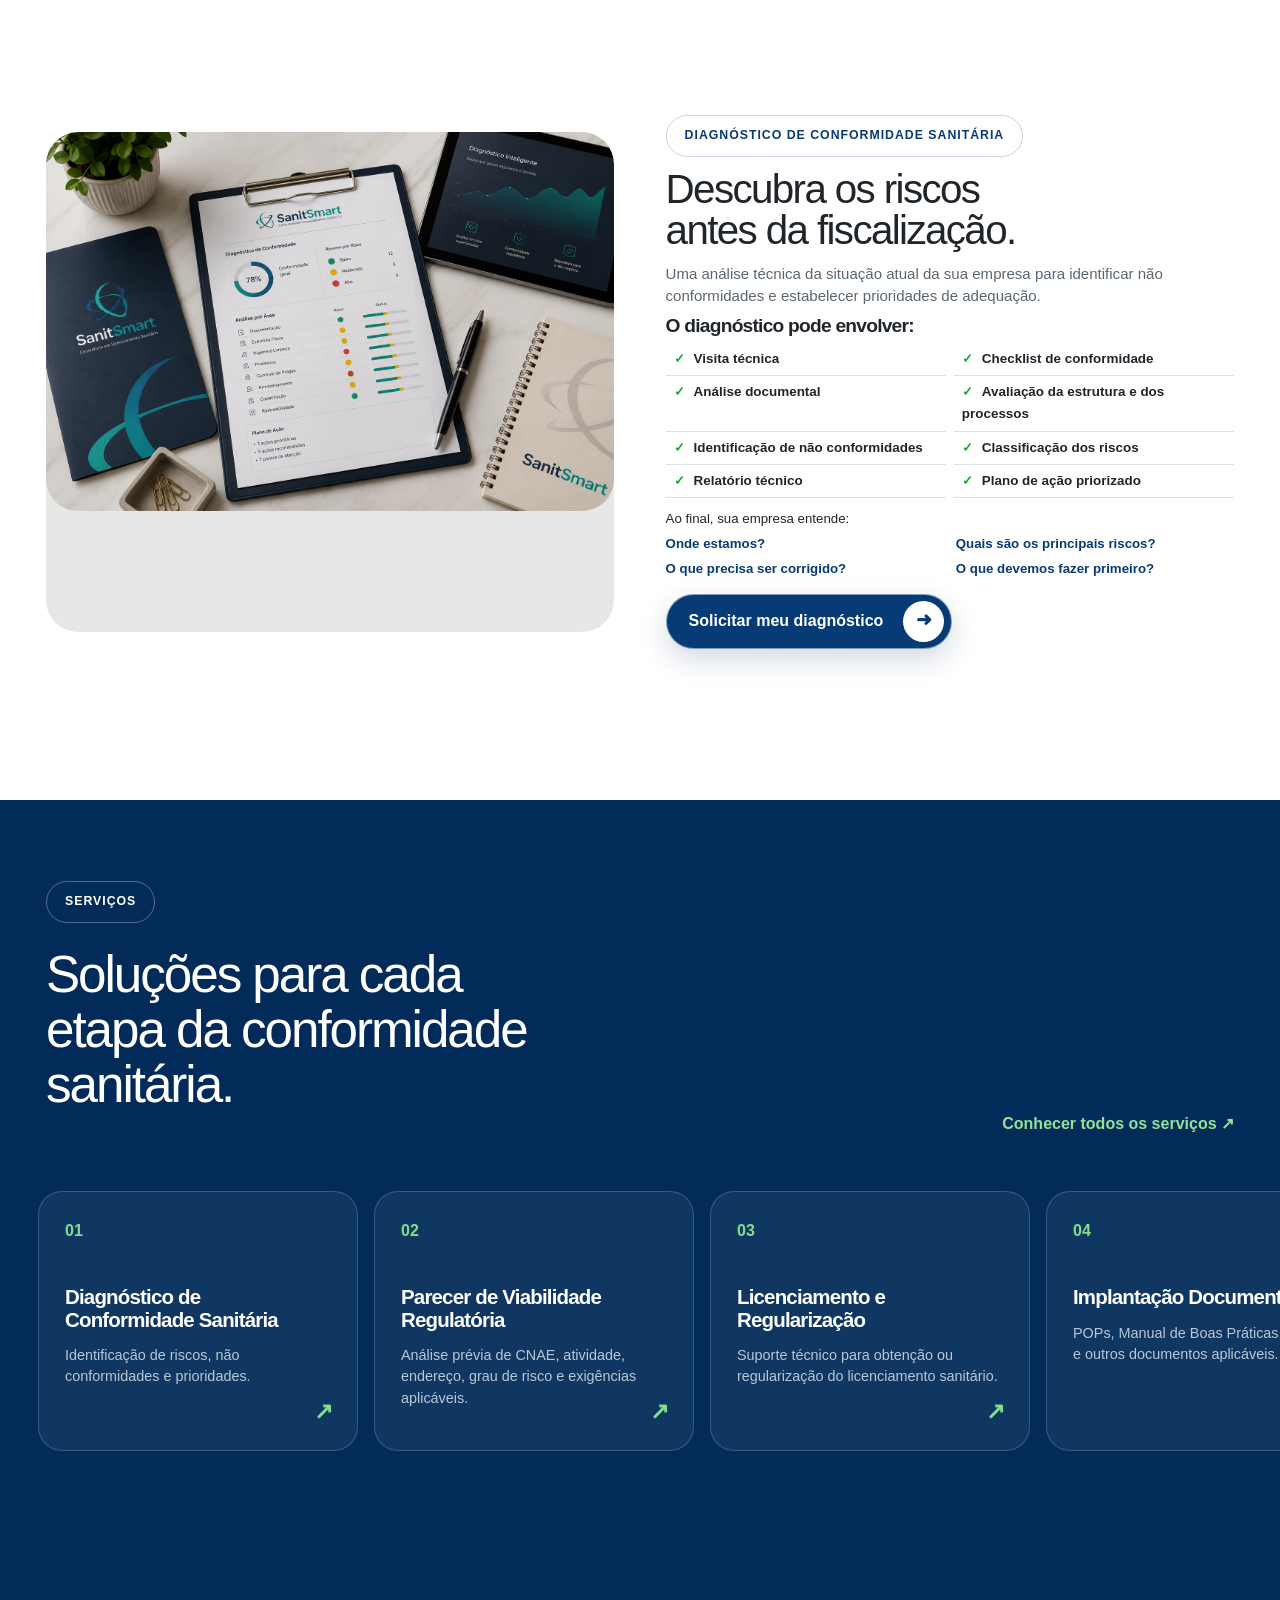
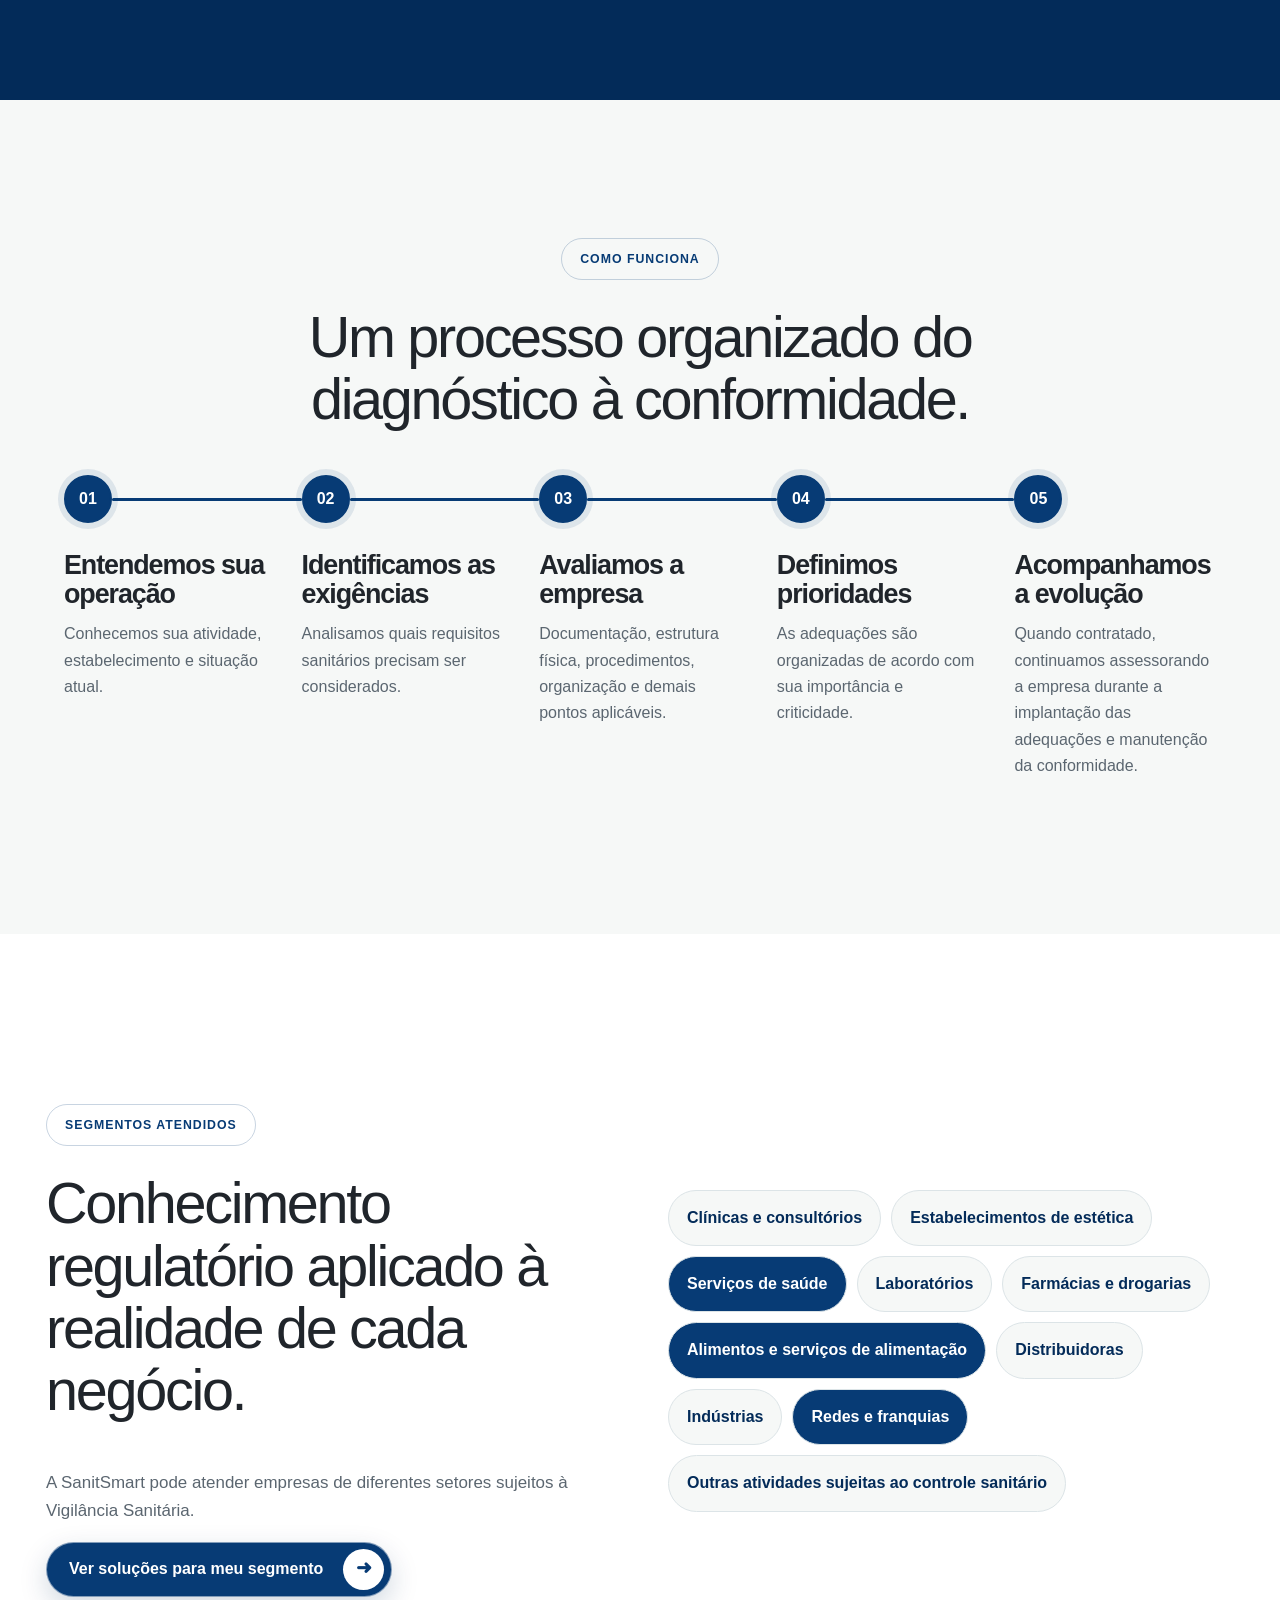
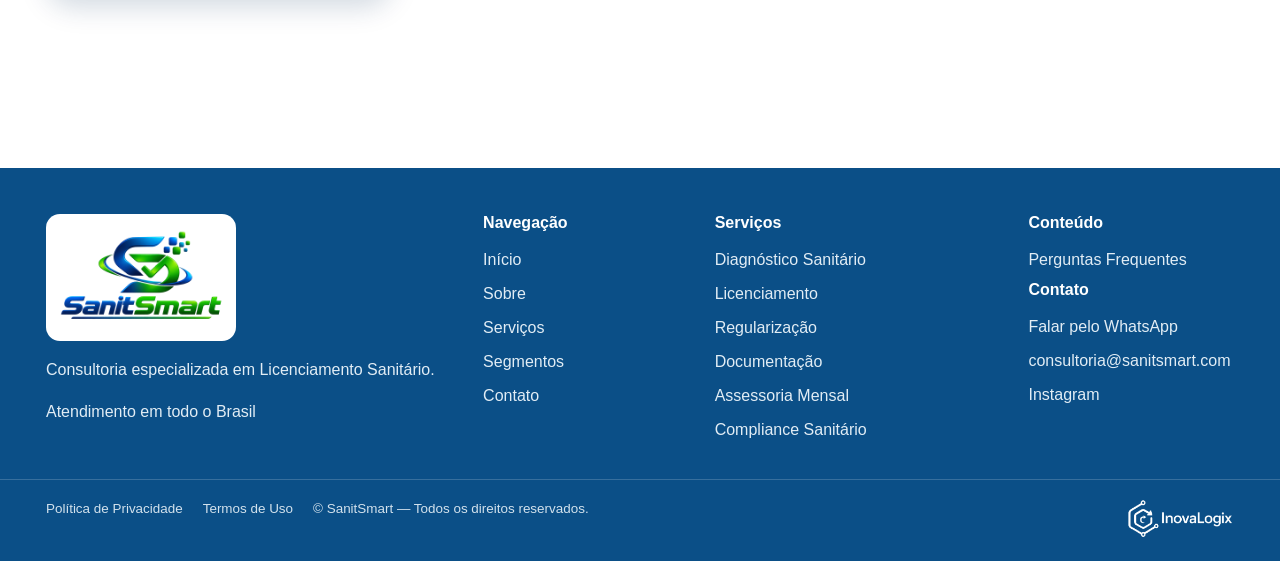
==== commit 5a5f9ee7: "Adiciona imagem Open Graph em todas as paginas" ====
--- a/index.html
+++ b/index.html
@@ -4,6 +4,16 @@
   <meta charset="utf-8">
   <meta name="viewport" content="width=device-width,initial-scale=1">
   <meta name="description" content="Consultoria especializada em licenciamento, regularização e conformidade sanitária.">
+  <meta property="og:type" content="website">
+  <meta property="og:title" content="SanitSmart | Consultoria em Licenciamento Sanitário">
+  <meta property="og:description" content="Consultoria especializada em licenciamento, regularização e conformidade sanitária.">
+  <meta property="og:image" content="https://sanitsmart.com/open-graph-sanitsmart.png">
+  <meta property="og:image:type" content="image/png">
+  <meta property="og:image:width" content="1738">
+  <meta property="og:image:height" content="907">
+  <meta property="og:image:alt" content="SanitSmart — Consultoria especializada em Licenciamento Sanitário">
+  <meta name="twitter:card" content="summary_large_image">
+  <meta name="twitter:image" content="https://sanitsmart.com/open-graph-sanitsmart.png">
   <title>SanitSmart | Consultoria em Licenciamento Sanitário</title><link rel="icon" type="image/png" href="favicon.png">
   <link rel="stylesheet" href="home.css">
 </head>
